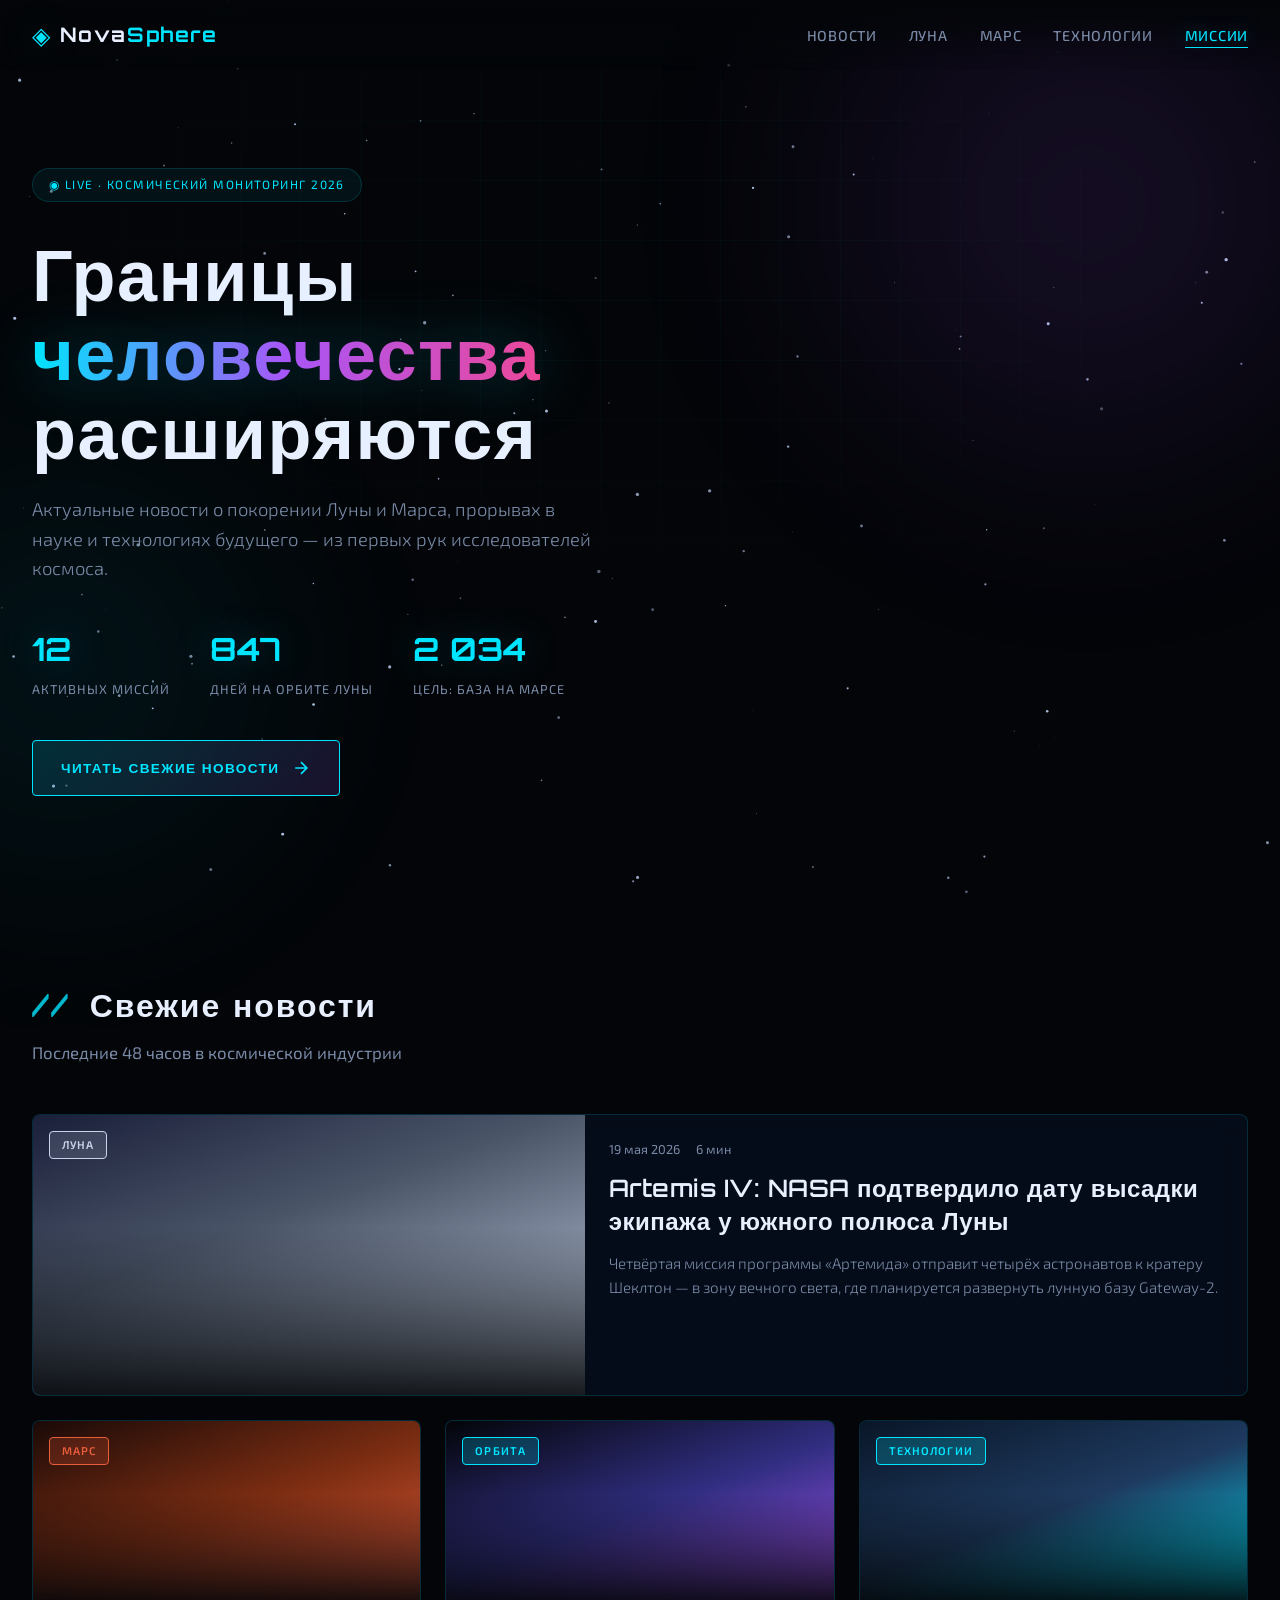
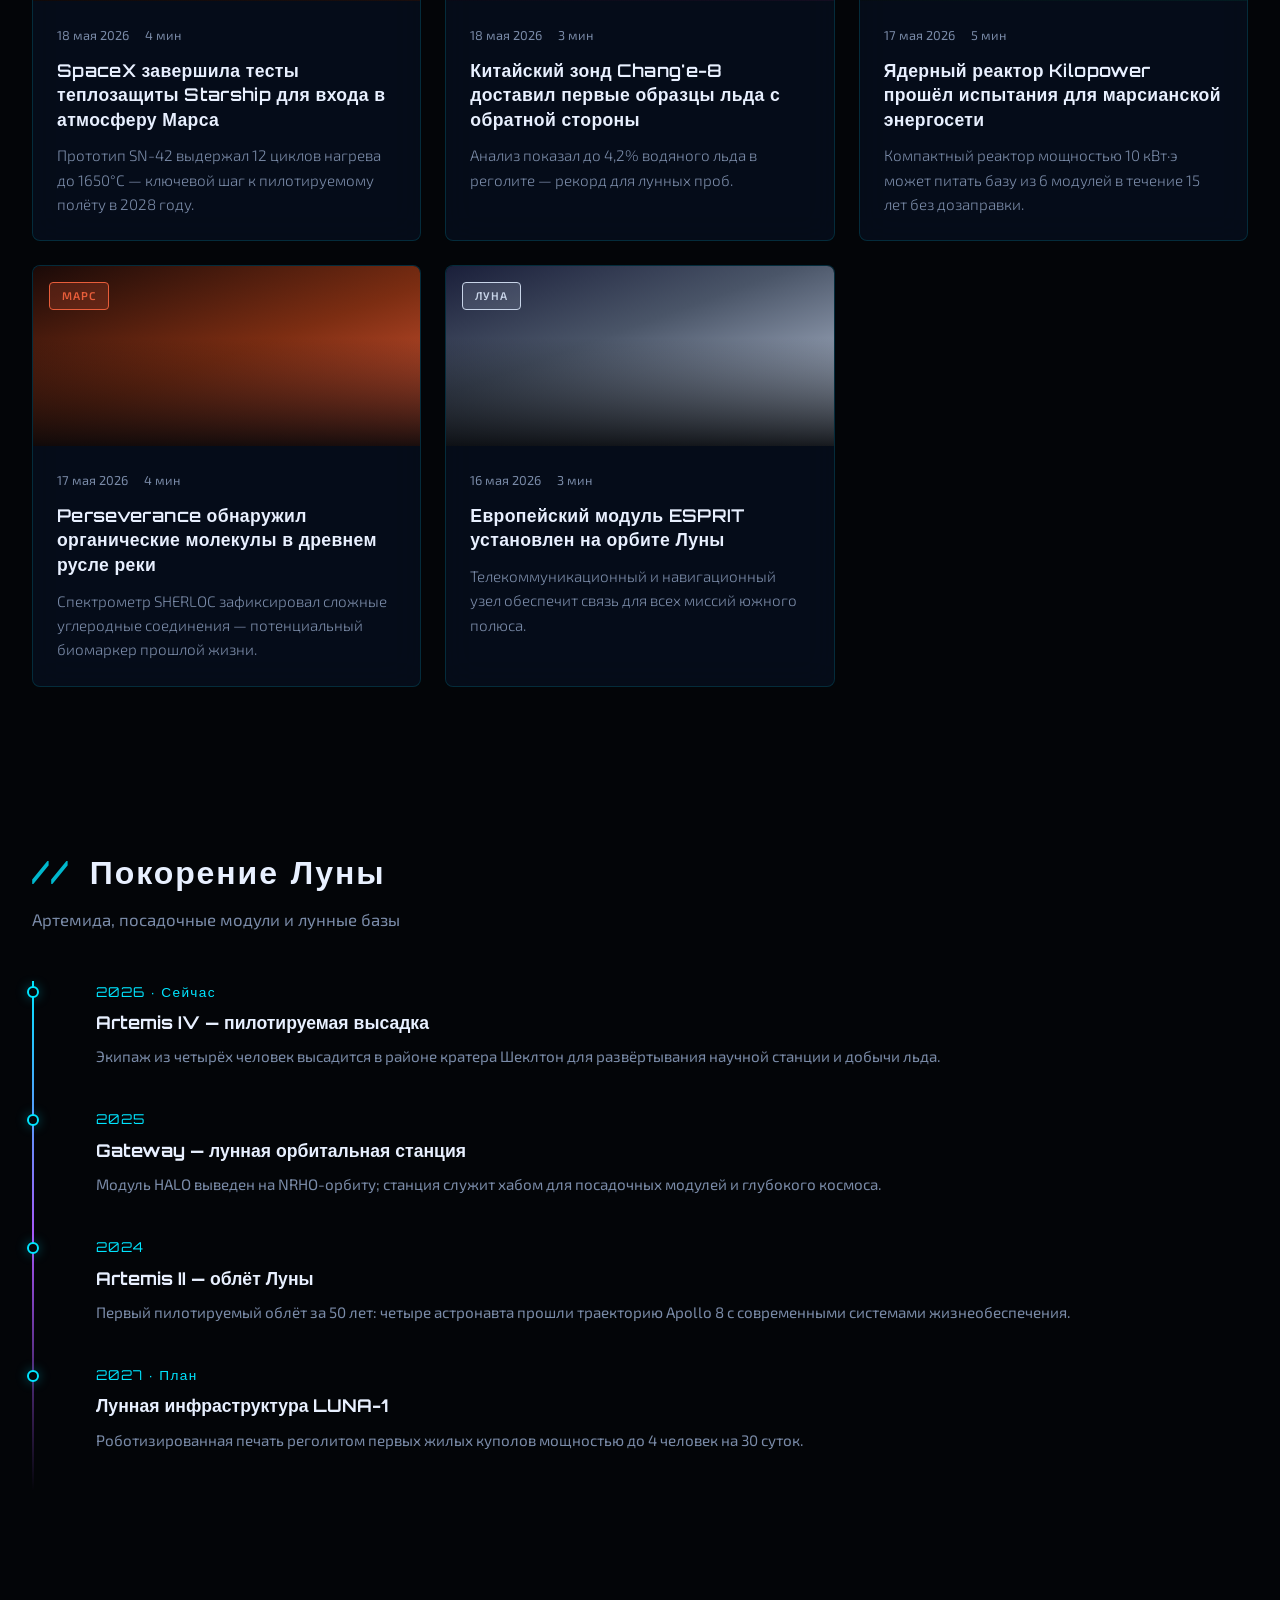
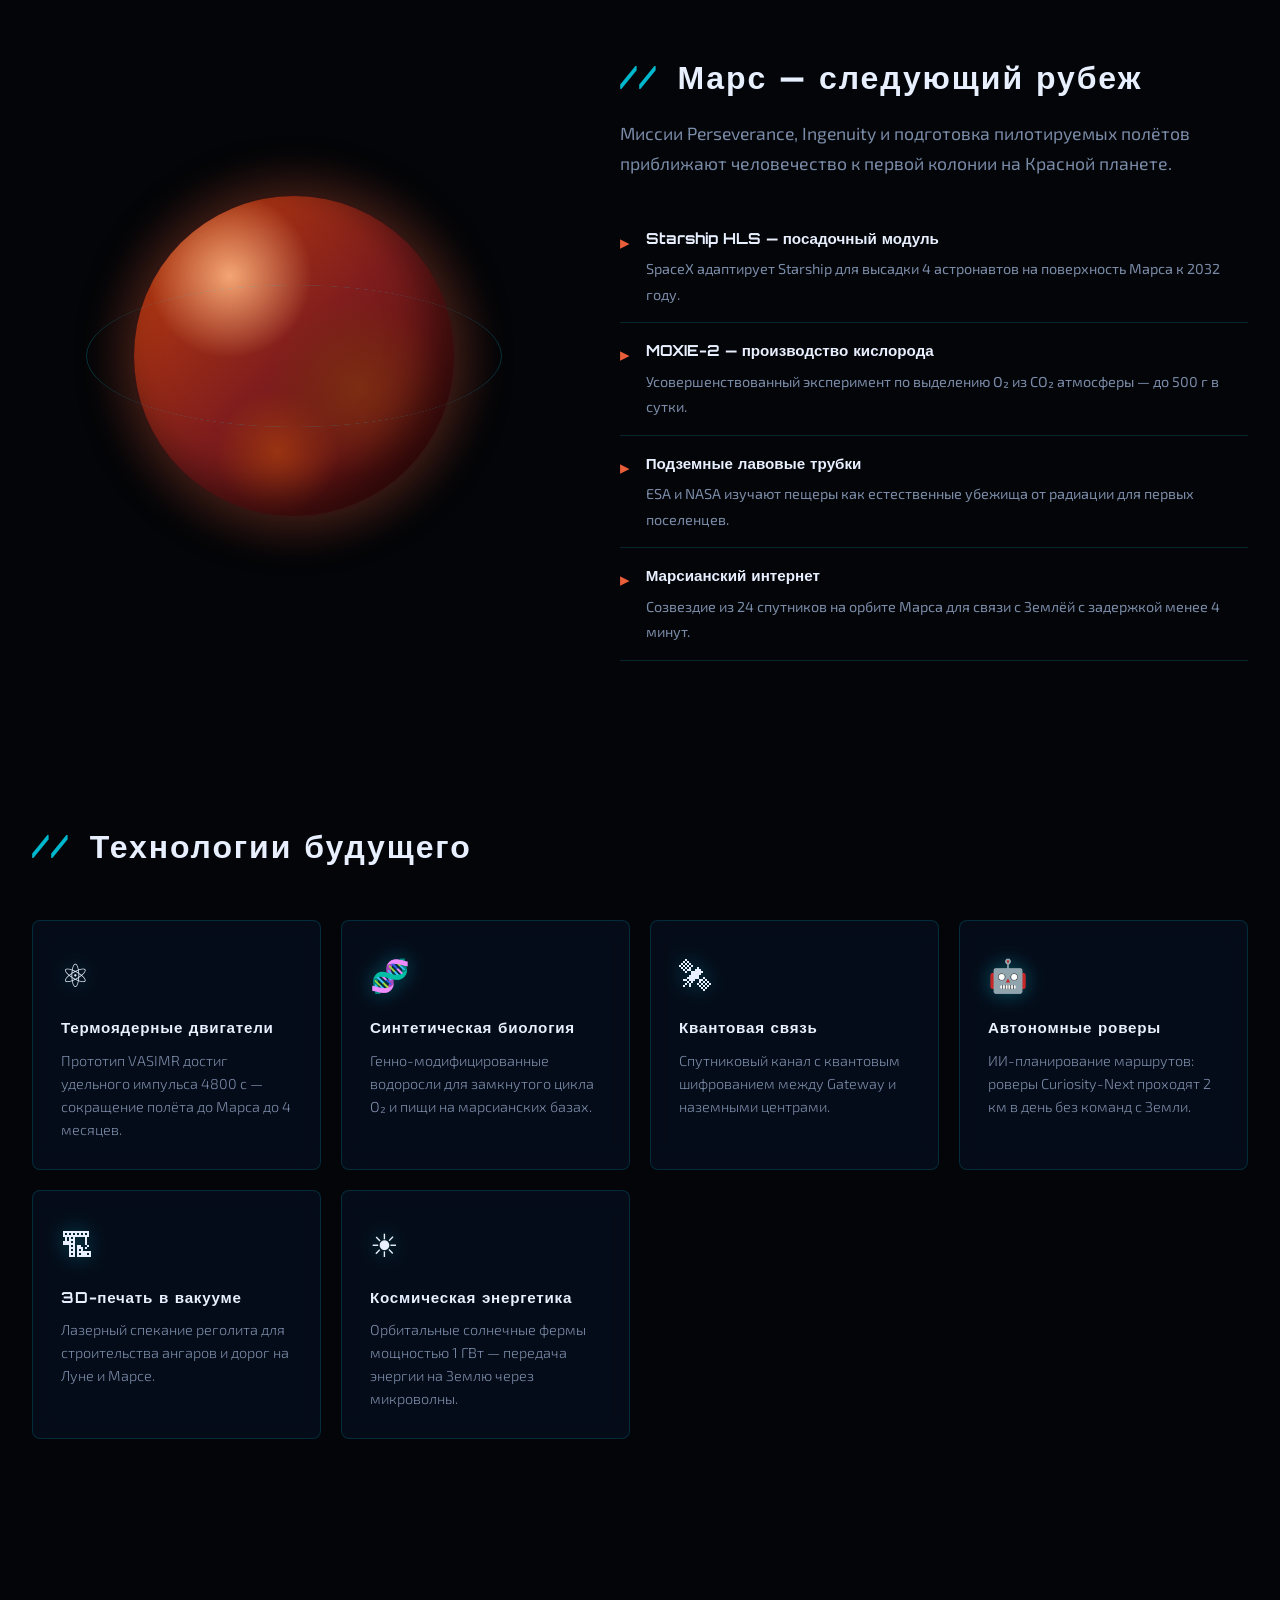
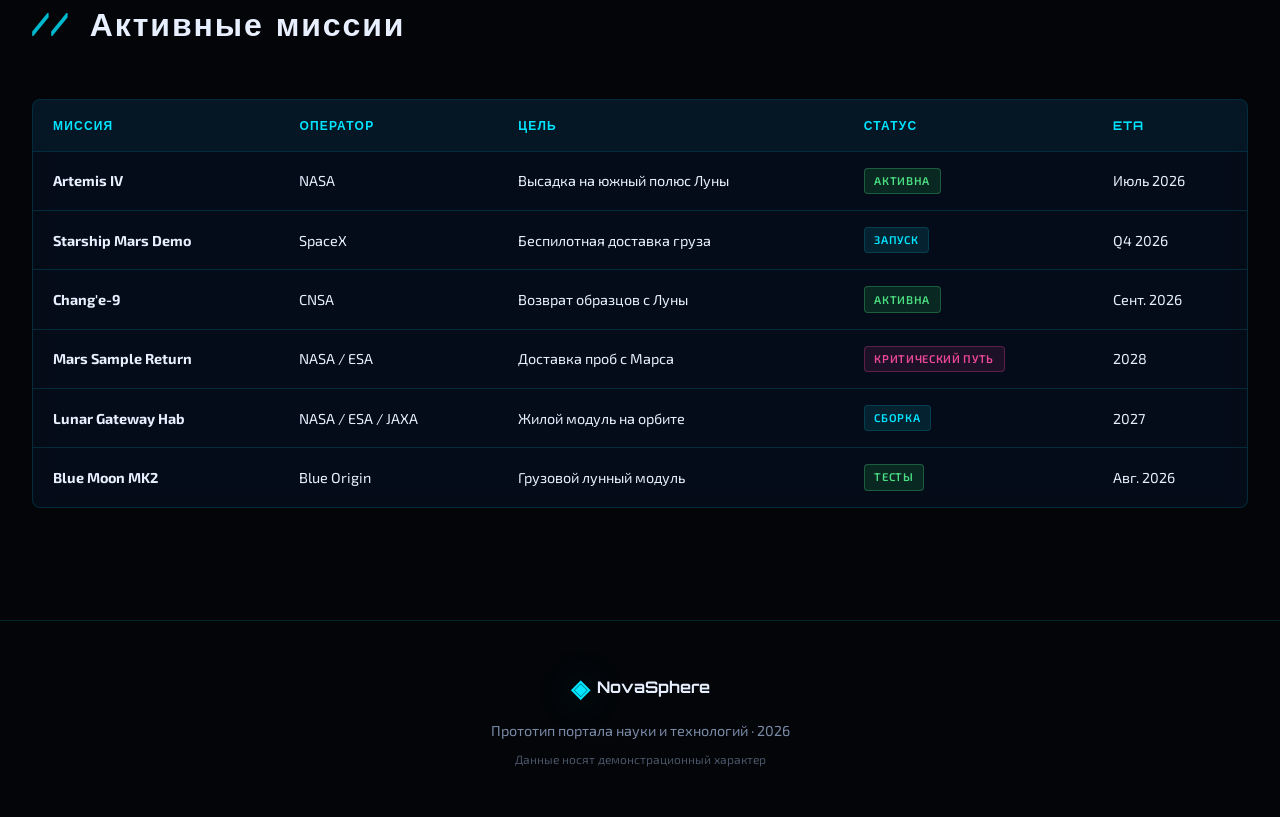
==== index.html @ 8874204f "Add files via upload" ====
<!DOCTYPE html>
<html lang="ru">
<head>
  <meta charset="UTF-8" />
  <meta name="viewport" content="width=device-width, initial-scale=1.0" />
  <title>NovaSphere — Портал науки и космоса</title>
  <link rel="preconnect" href="https://fonts.googleapis.com" />
  <link rel="preconnect" href="https://fonts.gstatic.com" crossorigin />
  <link href="https://fonts.googleapis.com/css2?family=Orbitron:wght@400;600;700;900&family=Exo+2:wght@300;400;500;600&display=swap" rel="stylesheet" />
  <link rel="stylesheet" href="styles.css" />
</head>
<body>
  <canvas id="starfield" aria-hidden="true"></canvas>
  <div class="nebula nebula-1" aria-hidden="true"></div>
  <div class="nebula nebula-2" aria-hidden="true"></div>
  <div class="grid-overlay" aria-hidden="true"></div>

  <header class="header">
    <nav class="nav">
      <a href="#" class="logo">
        <span class="logo-icon">◈</span>
        <span class="logo-text">Nova<span>Sphere</span></span>
      </a>
      <ul class="nav-links">
        <li><a href="#news" class="active">Новости</a></li>
        <li><a href="#moon">Луна</a></li>
        <li><a href="#mars">Марс</a></li>
        <li><a href="#tech">Технологии</a></li>
        <li><a href="#missions">Миссии</a></li>
      </ul>
      <button class="nav-toggle" aria-label="Меню" type="button">
        <span></span><span></span><span></span>
      </button>
    </nav>
  </header>

  <main>
    <section class="hero">
      <div class="hero-badge">◉ LIVE · Космический мониторинг 2026</div>
      <h1 class="hero-title">
        <span class="line">Границы</span>
        <span class="line accent">человечества</span>
        <span class="line">расширяются</span>
      </h1>
      <p class="hero-subtitle">
        Актуальные новости о покорении Луны и Марса, прорывах в науке
        и технологиях будущего — из первых рук исследователей космоса.
      </p>
      <div class="hero-stats">
        <div class="stat">
          <span class="stat-value" data-count="12">0</span>
          <span class="stat-label">активных миссий</span>
        </div>
        <div class="stat">
          <span class="stat-value" data-count="847">0</span>
          <span class="stat-label">дней на орбите Луны</span>
        </div>
        <div class="stat">
          <span class="stat-value" data-count="2034">0</span>
          <span class="stat-label">цель: база на Марсе</span>
        </div>
      </div>
      <a href="#news" class="cta-btn">
        <span>Читать свежие новости</span>
        <svg width="20" height="20" viewBox="0 0 24 24" fill="none" stroke="currentColor" stroke-width="2">
          <path d="M5 12h14M12 5l7 7-7 7"/>
        </svg>
      </a>
    </section>

    <section id="news" class="section news-section">
      <div class="section-header">
        <h2 class="section-title">
          <span class="title-deco">//</span> Свежие новости
        </h2>
        <p class="section-desc">Последние 48 часов в космической индустрии</p>
      </div>
      <div class="news-grid" id="news-grid"></div>
    </section>

    <section id="moon" class="section moon-section">
      <div class="section-header">
        <h2 class="section-title">
          <span class="title-deco">//</span> Покорение Луны
        </h2>
        <p class="section-desc">Артемида, посадочные модули и лунные базы</p>
      </div>
      <div class="timeline" id="moon-timeline"></div>
    </section>

    <section id="mars" class="section mars-section">
      <div class="planet-showcase">
        <div class="planet-visual mars-planet">
          <div class="planet-glow"></div>
          <div class="planet-surface"></div>
          <div class="orbit-ring"></div>
        </div>
        <div class="planet-content">
          <h2 class="section-title">
            <span class="title-deco">//</span> Марс — следующий рубеж
          </h2>
          <p class="mars-lead">
            Миссии Perseverance, Ingenuity и подготовка пилотируемых полётов
            приближают человечество к первой колонии на Красной планете.
          </p>
          <ul class="mars-highlights" id="mars-highlights"></ul>
        </div>
      </div>
    </section>

    <section id="tech" class="section tech-section">
      <div class="section-header">
        <h2 class="section-title">
          <span class="title-deco">//</span> Технологии будущего
        </h2>
      </div>
      <div class="tech-cards" id="tech-cards"></div>
    </section>

    <section id="missions" class="section missions-section">
      <div class="section-header">
        <h2 class="section-title">
          <span class="title-deco">//</span> Активные миссии
        </h2>
      </div>
      <div class="missions-table-wrap">
        <table class="missions-table">
          <thead>
            <tr>
              <th>Миссия</th>
              <th>Оператор</th>
              <th>Цель</th>
              <th>Статус</th>
              <th>ETA</th>
            </tr>
          </thead>
          <tbody id="missions-body"></tbody>
        </table>
      </div>
    </section>
  </main>

  <footer class="footer">
    <div class="footer-inner">
      <div class="footer-brand">
        <span class="logo-icon">◈</span>
        <span>NovaSphere</span>
      </div>
      <p class="footer-tagline">Прототип портала науки и технологий · 2026</p>
      <p class="footer-note">Данные носят демонстрационный характер</p>
    </div>
  </footer>

  <script src="app.js"></script>
</body>
</html>
---- styles.css ----
:root {
  --bg-deep: #030508;
  --bg-card: rgba(8, 16, 32, 0.72);
  --cyan: #00e5ff;
  --cyan-dim: rgba(0, 229, 255, 0.35);
  --violet: #a855f7;
  --magenta: #ec4899;
  --mars: #e85d3a;
  --moon: #c8d4e8;
  --text: #e8f0ff;
  --text-muted: #7a8ba8;
  --border: rgba(0, 229, 255, 0.15);
  --glow: 0 0 40px rgba(0, 229, 255, 0.25);
  --font-display: "Orbitron", sans-serif;
  --font-body: "Exo 2", sans-serif;
}

*,
*::before,
*::after {
  box-sizing: border-box;
  margin: 0;
  padding: 0;
}

html {
  scroll-behavior: smooth;
}

body {
  font-family: var(--font-body);
  background: var(--bg-deep);
  color: var(--text);
  line-height: 1.6;
  overflow-x: hidden;
  min-height: 100vh;
}

#starfield {
  position: fixed;
  inset: 0;
  z-index: 0;
  pointer-events: none;
}

.nebula {
  position: fixed;
  border-radius: 50%;
  filter: blur(100px);
  pointer-events: none;
  z-index: 0;
  opacity: 0.45;
}

.nebula-1 {
  width: 60vw;
  height: 60vw;
  top: -20%;
  right: -15%;
  background: radial-gradient(circle, rgba(168, 85, 247, 0.35) 0%, transparent 70%);
  animation: drift 25s ease-in-out infinite alternate;
}

.nebula-2 {
  width: 50vw;
  height: 50vw;
  bottom: -10%;
  left: -20%;
  background: radial-gradient(circle, rgba(0, 229, 255, 0.2) 0%, transparent 70%);
  animation: drift 30s ease-in-out infinite alternate-reverse;
}

.grid-overlay {
  position: fixed;
  inset: 0;
  z-index: 0;
  background-image:
    linear-gradient(rgba(0, 229, 255, 0.03) 1px, transparent 1px),
    linear-gradient(90deg, rgba(0, 229, 255, 0.03) 1px, transparent 1px);
  background-size: 60px 60px;
  mask-image: radial-gradient(ellipse 80% 60% at 50% 30%, black 20%, transparent 70%);
  pointer-events: none;
}

@keyframes drift {
  to { transform: translate(5%, 8%) scale(1.05); }
}

/* Header */
.header {
  position: fixed;
  top: 0;
  left: 0;
  right: 0;
  z-index: 100;
  padding: 1rem 2rem;
  background: linear-gradient(180deg, rgba(3, 5, 8, 0.95) 0%, transparent 100%);
  backdrop-filter: blur(12px);
}

.nav {
  max-width: 1280px;
  margin: 0 auto;
  display: flex;
  align-items: center;
  justify-content: space-between;
  gap: 2rem;
}

.logo {
  display: flex;
  align-items: center;
  gap: 0.6rem;
  text-decoration: none;
  color: var(--text);
}

.logo-icon {
  font-size: 1.5rem;
  color: var(--cyan);
  text-shadow: var(--glow);
}

.logo-text {
  font-family: var(--font-display);
  font-weight: 700;
  font-size: 1.25rem;
  letter-spacing: 0.08em;
}

.logo-text span {
  color: var(--cyan);
}

.nav-links {
  display: flex;
  list-style: none;
  gap: 2rem;
}

.nav-links a {
  color: var(--text-muted);
  text-decoration: none;
  font-size: 0.9rem;
  font-weight: 500;
  letter-spacing: 0.05em;
  text-transform: uppercase;
  transition: color 0.2s, text-shadow 0.2s;
  position: relative;
}

.nav-links a::after {
  content: "";
  position: absolute;
  bottom: -4px;
  left: 0;
  width: 0;
  height: 1px;
  background: var(--cyan);
  transition: width 0.3s;
}

.nav-links a:hover,
.nav-links a.active {
  color: var(--cyan);
  text-shadow: 0 0 20px var(--cyan-dim);
}

.nav-links a:hover::after,
.nav-links a.active::after {
  width: 100%;
}

.nav-toggle {
  display: none;
  flex-direction: column;
  gap: 5px;
  background: none;
  border: 1px solid var(--border);
  padding: 8px;
  cursor: pointer;
  border-radius: 4px;
}

.nav-toggle span {
  display: block;
  width: 22px;
  height: 2px;
  background: var(--cyan);
}

/* Main layout */
main {
  position: relative;
  z-index: 1;
}

.section {
  max-width: 1280px;
  margin: 0 auto;
  padding: 5rem 2rem;
}

.section-header {
  margin-bottom: 3rem;
}

.section-title {
  font-family: var(--font-display);
  font-size: clamp(1.5rem, 3vw, 2rem);
  font-weight: 700;
  letter-spacing: 0.06em;
  margin-bottom: 0.5rem;
}

.title-deco {
  color: var(--cyan);
  margin-right: 0.5rem;
  opacity: 0.8;
}

.section-desc {
  color: var(--text-muted);
  font-size: 1.05rem;
}

/* Hero */
.hero {
  min-height: 100vh;
  display: flex;
  flex-direction: column;
  justify-content: center;
  align-items: flex-start;
  padding: 8rem 2rem 4rem;
  max-width: 1280px;
  margin: 0 auto;
  position: relative;
}

.hero-badge {
  display: inline-flex;
  align-items: center;
  gap: 0.5rem;
  padding: 0.4rem 1rem;
  border: 1px solid var(--border);
  border-radius: 999px;
  font-size: 0.75rem;
  letter-spacing: 0.12em;
  text-transform: uppercase;
  color: var(--cyan);
  background: rgba(0, 229, 255, 0.06);
  margin-bottom: 2rem;
  animation: pulse-badge 3s ease-in-out infinite;
}

@keyframes pulse-badge {
  0%, 100% { box-shadow: 0 0 0 0 rgba(0, 229, 255, 0.2); }
  50% { box-shadow: 0 0 20px 2px rgba(0, 229, 255, 0.15); }
}

.hero-title {
  font-family: var(--font-display);
  font-size: clamp(2.5rem, 7vw, 4.5rem);
  font-weight: 900;
  line-height: 1.1;
  letter-spacing: 0.02em;
  margin-bottom: 1.5rem;
}

.hero-title .line {
  display: block;
}

.hero-title .accent {
  background: linear-gradient(90deg, var(--cyan), var(--violet), var(--magenta));
  -webkit-background-clip: text;
  background-clip: text;
  -webkit-text-fill-color: transparent;
  filter: drop-shadow(0 0 30px rgba(0, 229, 255, 0.3));
}

.hero-subtitle {
  max-width: 560px;
  font-size: 1.15rem;
  color: var(--text-muted);
  margin-bottom: 2.5rem;
  font-weight: 300;
}

.hero-stats {
  display: flex;
  flex-wrap: wrap;
  gap: 2.5rem;
  margin-bottom: 2.5rem;
}

.stat-value {
  display: block;
  font-family: var(--font-display);
  font-size: 2rem;
  font-weight: 700;
  color: var(--cyan);
  text-shadow: var(--glow);
}

.stat-label {
  font-size: 0.8rem;
  color: var(--text-muted);
  text-transform: uppercase;
  letter-spacing: 0.08em;
}

.cta-btn {
  display: inline-flex;
  align-items: center;
  gap: 0.75rem;
  padding: 1rem 1.75rem;
  background: linear-gradient(135deg, rgba(0, 229, 255, 0.15), rgba(168, 85, 247, 0.15));
  border: 1px solid var(--cyan);
  color: var(--cyan);
  text-decoration: none;
  font-family: var(--font-display);
  font-size: 0.85rem;
  font-weight: 600;
  letter-spacing: 0.1em;
  text-transform: uppercase;
  border-radius: 4px;
  transition: transform 0.2s, box-shadow 0.2s, background 0.2s;
}

.cta-btn:hover {
  transform: translateY(-2px);
  box-shadow: var(--glow);
  background: linear-gradient(135deg, rgba(0, 229, 255, 0.25), rgba(168, 85, 247, 0.25));
}

/* News grid */
.news-grid {
  display: grid;
  grid-template-columns: repeat(auto-fill, minmax(320px, 1fr));
  gap: 1.5rem;
}

.news-card {
  background: var(--bg-card);
  border: 1px solid var(--border);
  border-radius: 8px;
  overflow: hidden;
  backdrop-filter: blur(16px);
  transition: transform 0.3s, border-color 0.3s, box-shadow 0.3s;
  cursor: default;
}

.news-card:hover {
  transform: translateY(-4px);
  border-color: rgba(0, 229, 255, 0.4);
  box-shadow: 0 12px 40px rgba(0, 0, 0, 0.4), var(--glow);
}

.news-card.featured {
  grid-column: 1 / -1;
  display: grid;
  grid-template-columns: 1fr 1.2fr;
}

@media (max-width: 768px) {
  .news-card.featured {
    grid-template-columns: 1fr;
  }
}

.news-image {
  height: 180px;
  position: relative;
  overflow: hidden;
}

.news-card.featured .news-image {
  min-height: 280px;
}

.news-image::before {
  content: "";
  position: absolute;
  inset: 0;
  background: linear-gradient(180deg, transparent 40%, rgba(3, 5, 8, 0.9) 100%);
  z-index: 1;
}

.news-image.moon {
  background: linear-gradient(160deg, #1a1f3a 0%, #4a5568 40%, #c8d4e8 100%);
}

.news-image.mars {
  background: linear-gradient(160deg, #1a0a08 0%, #7c2d12 50%, #e85d3a 100%);
}

.news-image.tech {
  background: linear-gradient(160deg, #0a1628 0%, #1e3a5f 50%, #00e5ff 100%);
}

.news-image.orbit {
  background: linear-gradient(160deg, #030508 0%, #312e81 50%, #a855f7 100%);
}

.news-tag {
  position: absolute;
  top: 1rem;
  left: 1rem;
  z-index: 2;
  padding: 0.25rem 0.75rem;
  font-size: 0.7rem;
  font-weight: 600;
  letter-spacing: 0.1em;
  text-transform: uppercase;
  border-radius: 4px;
  background: rgba(0, 229, 255, 0.2);
  border: 1px solid var(--cyan);
  color: var(--cyan);
}

.news-tag.mars { background: rgba(232, 93, 58, 0.2); border-color: var(--mars); color: var(--mars); }
.news-tag.moon { background: rgba(200, 212, 232, 0.15); border-color: var(--moon); color: var(--moon); }

.news-body {
  padding: 1.5rem;
}

.news-meta {
  display: flex;
  gap: 1rem;
  font-size: 0.8rem;
  color: var(--text-muted);
  margin-bottom: 0.75rem;
}

.news-title {
  font-family: var(--font-display);
  font-size: 1.1rem;
  font-weight: 600;
  line-height: 1.4;
  margin-bottom: 0.75rem;
  letter-spacing: 0.02em;
}

.news-card.featured .news-title {
  font-size: 1.5rem;
}

.news-excerpt {
  font-size: 0.95rem;
  color: var(--text-muted);
  font-weight: 300;
}

/* Timeline */
.timeline {
  position: relative;
  padding-left: 2rem;
}

.timeline::before {
  content: "";
  position: absolute;
  left: 0;
  top: 0;
  bottom: 0;
  width: 2px;
  background: linear-gradient(180deg, var(--cyan), var(--violet), transparent);
}

.timeline-item {
  position: relative;
  padding: 0 0 2.5rem 2rem;
}

.timeline-item::before {
  content: "";
  position: absolute;
  left: -2rem;
  top: 0.35rem;
  width: 12px;
  height: 12px;
  margin-left: -5px;
  border-radius: 50%;
  background: var(--bg-deep);
  border: 2px solid var(--cyan);
  box-shadow: 0 0 12px var(--cyan-dim);
}

.timeline-year {
  font-family: var(--font-display);
  font-size: 0.85rem;
  color: var(--cyan);
  letter-spacing: 0.1em;
  margin-bottom: 0.35rem;
}

.timeline-title {
  font-family: var(--font-display);
  font-size: 1.1rem;
  margin-bottom: 0.5rem;
}

.timeline-text {
  color: var(--text-muted);
  font-size: 0.95rem;
}

/* Mars section */
.planet-showcase {
  display: grid;
  grid-template-columns: 1fr 1.2fr;
  gap: 4rem;
  align-items: center;
}

@media (max-width: 900px) {
  .planet-showcase {
    grid-template-columns: 1fr;
  }
}

.planet-visual {
  position: relative;
  width: min(320px, 80vw);
  aspect-ratio: 1;
  margin: 0 auto;
}

.planet-glow {
  position: absolute;
  inset: -20%;
  border-radius: 50%;
  background: radial-gradient(circle, rgba(232, 93, 58, 0.4) 0%, transparent 65%);
  animation: planet-pulse 4s ease-in-out infinite;
}

@keyframes planet-pulse {
  0%, 100% { opacity: 0.6; transform: scale(1); }
  50% { opacity: 1; transform: scale(1.05); }
}

.planet-surface {
  position: absolute;
  inset: 0;
  border-radius: 50%;
  background:
    radial-gradient(circle at 30% 25%, #f4a574 0%, transparent 25%),
    radial-gradient(circle at 70% 60%, #7c2d12 0%, transparent 30%),
    radial-gradient(circle at 45% 80%, #9a3412 0%, transparent 20%),
    linear-gradient(135deg, #c2410c 0%, #7f1d1d 50%, #450a0a 100%);
  box-shadow:
    inset -20px -20px 40px rgba(0, 0, 0, 0.5),
    0 0 60px rgba(232, 93, 58, 0.3);
}

.orbit-ring {
  position: absolute;
  inset: -15%;
  border: 1px solid rgba(0, 229, 255, 0.2);
  border-radius: 50%;
  transform: rotateX(70deg);
  animation: ring-spin 20s linear infinite;
}

@keyframes ring-spin {
  to { transform: rotateX(70deg) rotateZ(360deg); }
}

.mars-lead {
  color: var(--text-muted);
  font-size: 1.1rem;
  margin: 1rem 0 2rem;
  line-height: 1.7;
}

.mars-highlights {
  list-style: none;
}

.mars-highlights li {
  display: flex;
  gap: 1rem;
  padding: 1rem 0;
  border-bottom: 1px solid var(--border);
  align-items: flex-start;
}

.mars-highlights li::before {
  content: "▸";
  color: var(--mars);
  font-size: 1.2rem;
  flex-shrink: 0;
}

.mars-highlights strong {
  display: block;
  font-family: var(--font-display);
  font-size: 0.95rem;
  margin-bottom: 0.25rem;
  color: var(--text);
}

.mars-highlights span {
  font-size: 0.9rem;
  color: var(--text-muted);
}

/* Tech cards */
.tech-cards {
  display: grid;
  grid-template-columns: repeat(auto-fill, minmax(260px, 1fr));
  gap: 1.25rem;
}

.tech-card {
  padding: 1.75rem;
  background: var(--bg-card);
  border: 1px solid var(--border);
  border-radius: 8px;
  backdrop-filter: blur(12px);
  transition: border-color 0.3s, transform 0.3s;
}

.tech-card:hover {
  border-color: rgba(168, 85, 247, 0.5);
  transform: translateY(-3px);
}

.tech-icon {
  font-size: 2rem;
  margin-bottom: 1rem;
  filter: drop-shadow(0 0 10px var(--cyan-dim));
}

.tech-card h3 {
  font-family: var(--font-display);
  font-size: 0.95rem;
  letter-spacing: 0.05em;
  margin-bottom: 0.5rem;
}

.tech-card p {
  font-size: 0.9rem;
  color: var(--text-muted);
  font-weight: 300;
}

/* Missions table */
.missions-table-wrap {
  overflow-x: auto;
  border: 1px solid var(--border);
  border-radius: 8px;
  background: var(--bg-card);
  backdrop-filter: blur(12px);
}

.missions-table {
  width: 100%;
  border-collapse: collapse;
  font-size: 0.9rem;
}

.missions-table th,
.missions-table td {
  padding: 1rem 1.25rem;
  text-align: left;
  border-bottom: 1px solid var(--border);
}

.missions-table th {
  font-family: var(--font-display);
  font-size: 0.75rem;
  letter-spacing: 0.1em;
  text-transform: uppercase;
  color: var(--cyan);
  background: rgba(0, 229, 255, 0.05);
}

.missions-table tr:last-child td {
  border-bottom: none;
}

.missions-table tr:hover td {
  background: rgba(0, 229, 255, 0.03);
}

.status-badge {
  display: inline-block;
  padding: 0.2rem 0.6rem;
  font-size: 0.7rem;
  font-weight: 600;
  letter-spacing: 0.06em;
  text-transform: uppercase;
  border-radius: 4px;
}

.status-badge.active {
  background: rgba(34, 197, 94, 0.15);
  color: #4ade80;
  border: 1px solid rgba(74, 222, 128, 0.3);
}

.status-badge.planned {
  background: rgba(0, 229, 255, 0.1);
  color: var(--cyan);
  border: 1px solid var(--border);
}

.status-badge.critical {
  background: rgba(236, 72, 153, 0.1);
  color: var(--magenta);
  border: 1px solid rgba(236, 72, 153, 0.3);
}

/* Footer */
.footer {
  position: relative;
  z-index: 1;
  border-top: 1px solid var(--border);
  padding: 3rem 2rem;
  margin-top: 2rem;
}

.footer-inner {
  max-width: 1280px;
  margin: 0 auto;
  text-align: center;
}

.footer-brand {
  display: flex;
  align-items: center;
  justify-content: center;
  gap: 0.5rem;
  font-family: var(--font-display);
  font-weight: 700;
  margin-bottom: 0.75rem;
}

.footer-brand .logo-icon {
  color: var(--cyan);
}

.footer-tagline {
  color: var(--text-muted);
  font-size: 0.9rem;
}

.footer-note {
  margin-top: 0.5rem;
  font-size: 0.75rem;
  color: var(--text-muted);
  opacity: 0.6;
}

/* Reveal animation */
.reveal {
  opacity: 0;
  transform: translateY(24px);
  transition: opacity 0.6s ease, transform 0.6s ease;
}

.reveal.visible {
  opacity: 1;
  transform: translateY(0);
}

/* Mobile */
@media (max-width: 768px) {
  .nav-links {
    display: none;
    position: absolute;
    top: 100%;
    left: 0;
    right: 0;
    flex-direction: column;
    padding: 1.5rem 2rem;
    background: rgba(3, 5, 8, 0.98);
    border-bottom: 1px solid var(--border);
    gap: 1rem;
  }

  .nav-links.open {
    display: flex;
  }

  .nav-toggle {
    display: flex;
  }

  .hero-stats {
    gap: 1.5rem;
  }

  .missions-table th:nth-child(3),
  .missions-table td:nth-child(3) {
    display: none;
  }
}
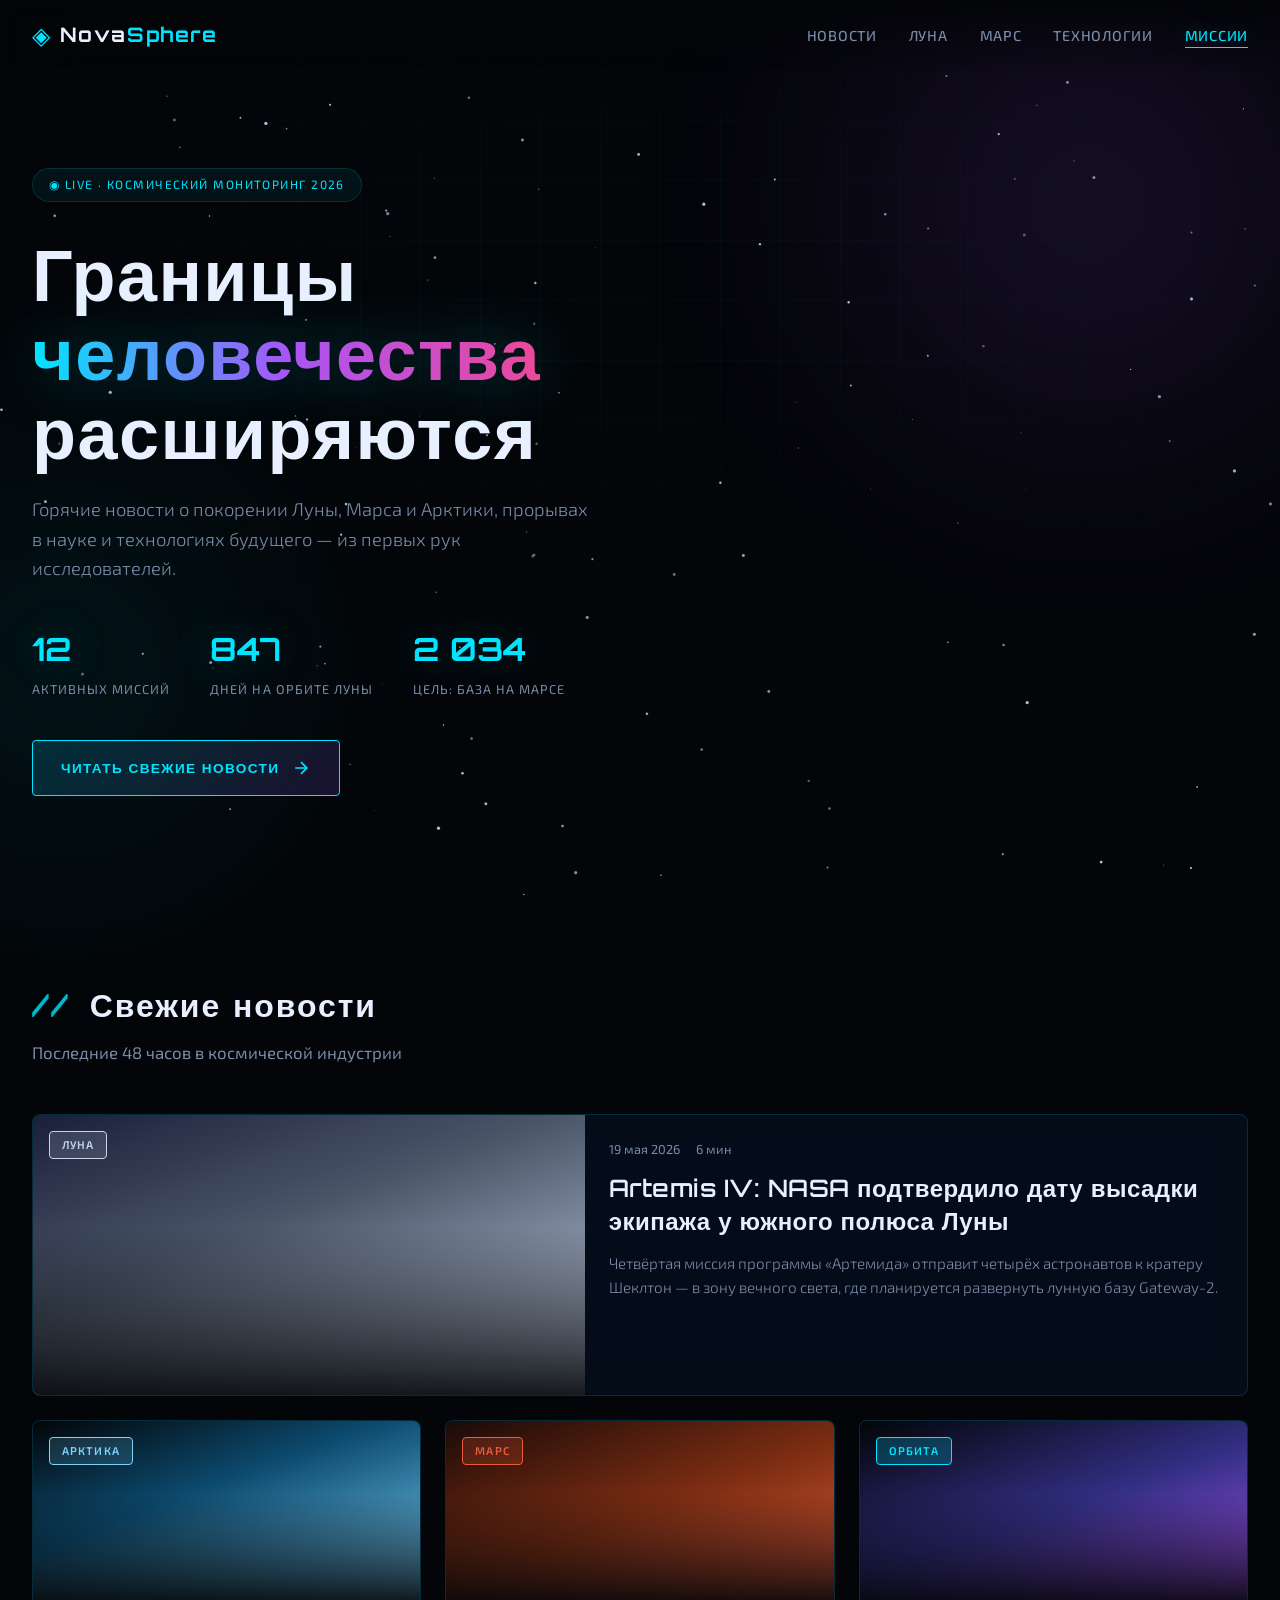
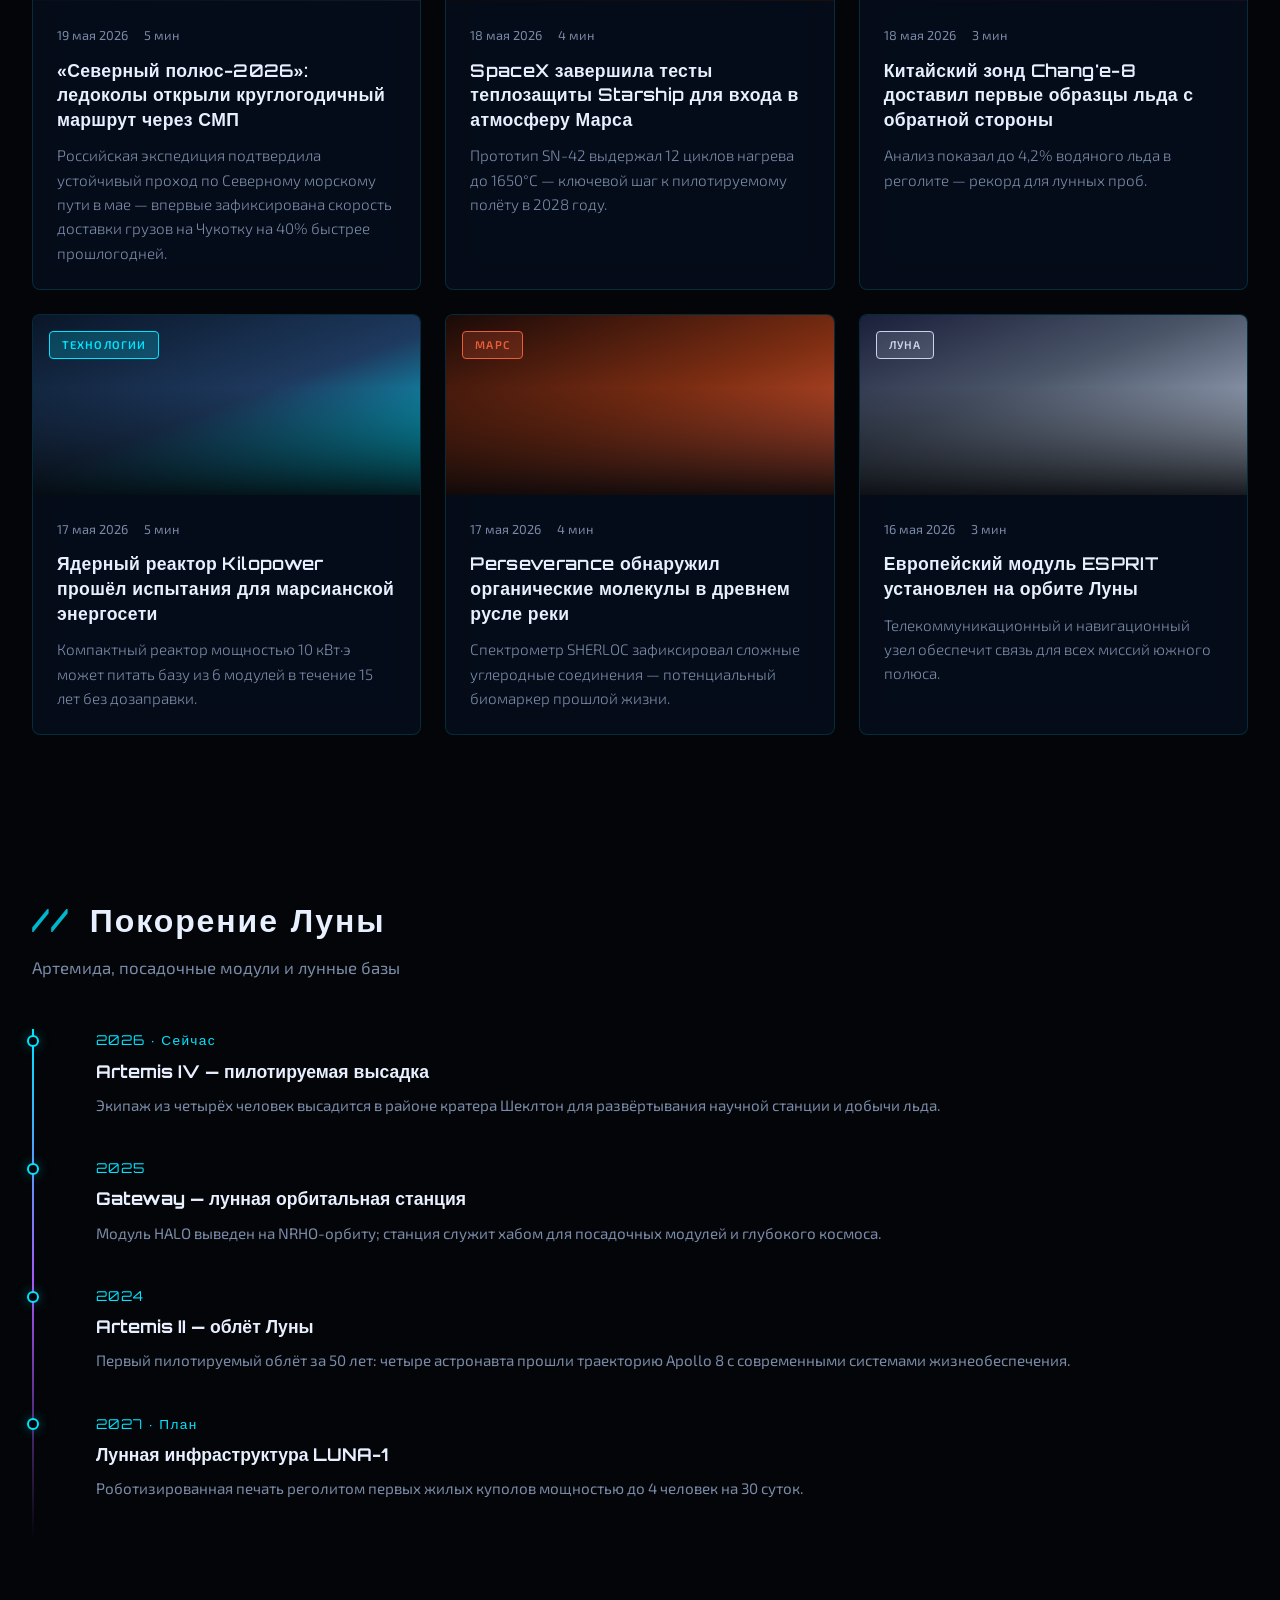
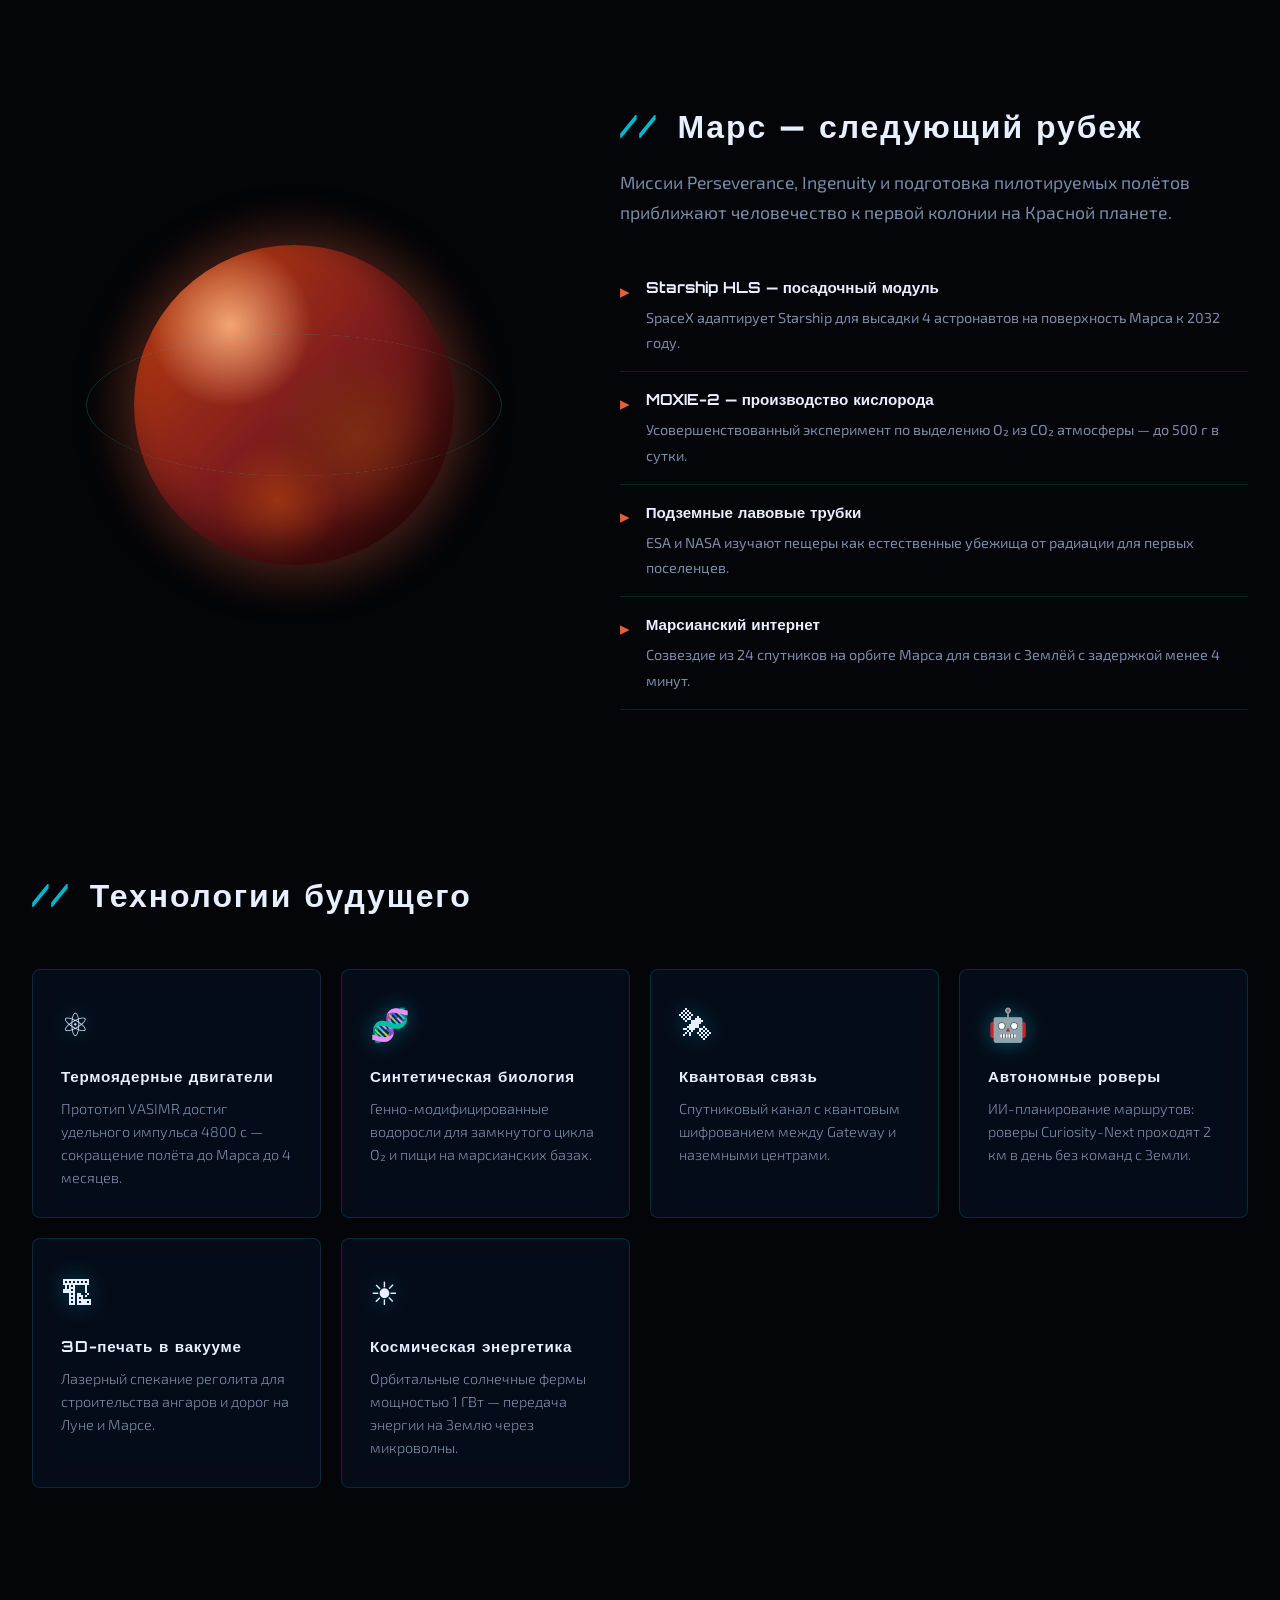
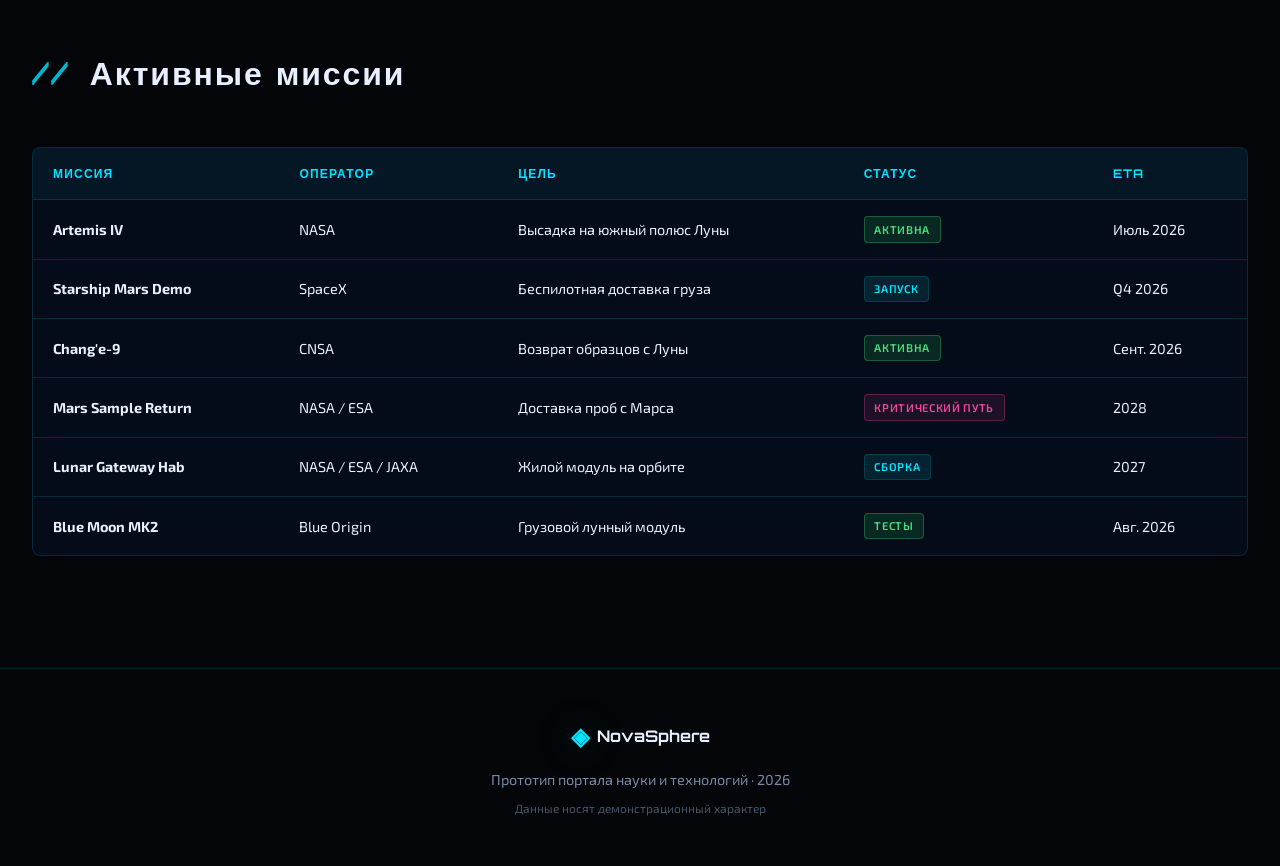
==== commit 00804ad3: "Add files via upload" ====
--- a/index.html
+++ b/index.html
@@ -43,8 +43,8 @@
         <span class="line">расширяются</span>
       </h1>
       <p class="hero-subtitle">
-        Актуальные новости о покорении Луны и Марса, прорывах в науке
-        и технологиях будущего — из первых рук исследователей космоса.
+        Горячие новости о покорении Луны, Марса и Арктики, прорывах в науке
+        и технологиях будущего — из первых рук исследователей.
       </p>
       <div class="hero-stats">
         <div class="stat">
--- a/styles.css
+++ b/styles.css
@@ -403,6 +403,16 @@
   background: linear-gradient(160deg, #030508 0%, #312e81 50%, #a855f7 100%);
 }
 
+.news-image.arctic {
+  background: linear-gradient(160deg, #030508 0%, #0c4a6e 40%, #7dd3fc 100%);
+}
+
+.news-tag.arctic {
+  background: rgba(125, 211, 252, 0.15);
+  border-color: #7dd3fc;
+  color: #7dd3fc;
+}
+
 .news-tag {
   position: absolute;
   top: 1rem;
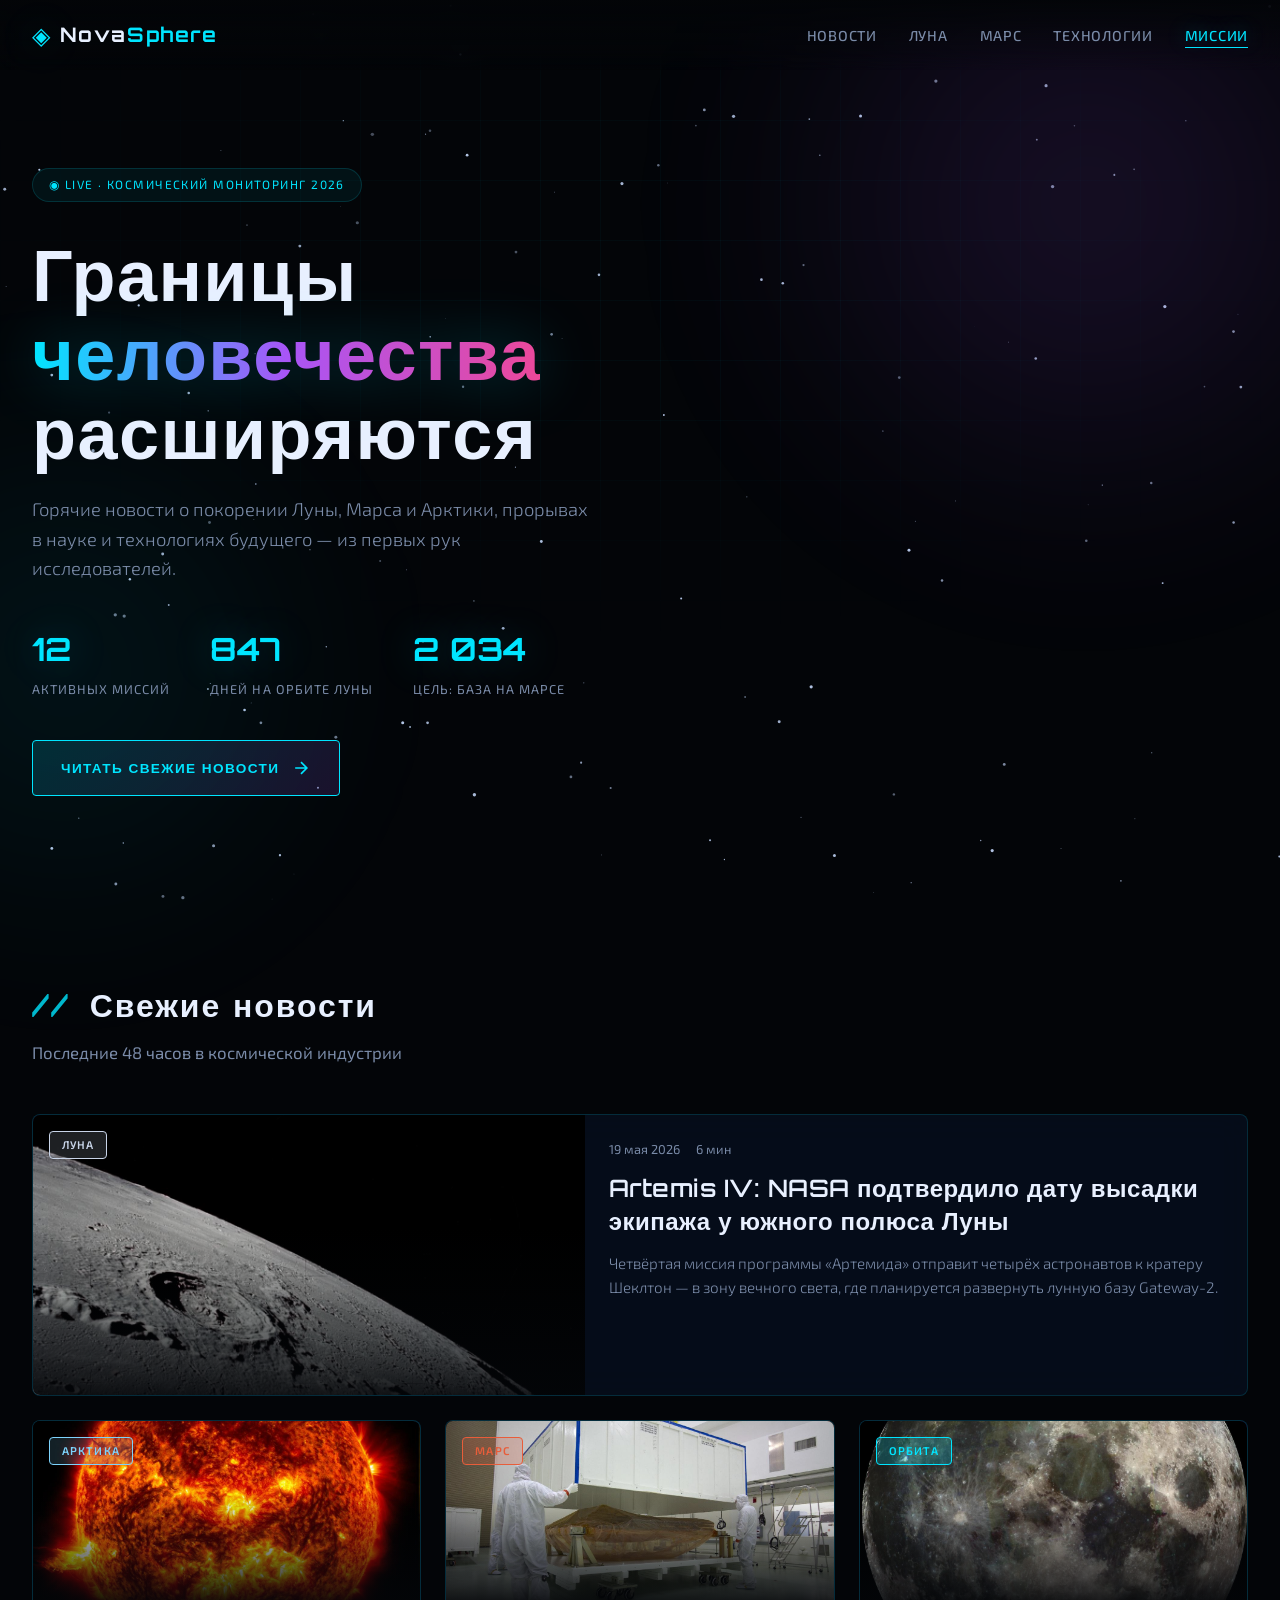
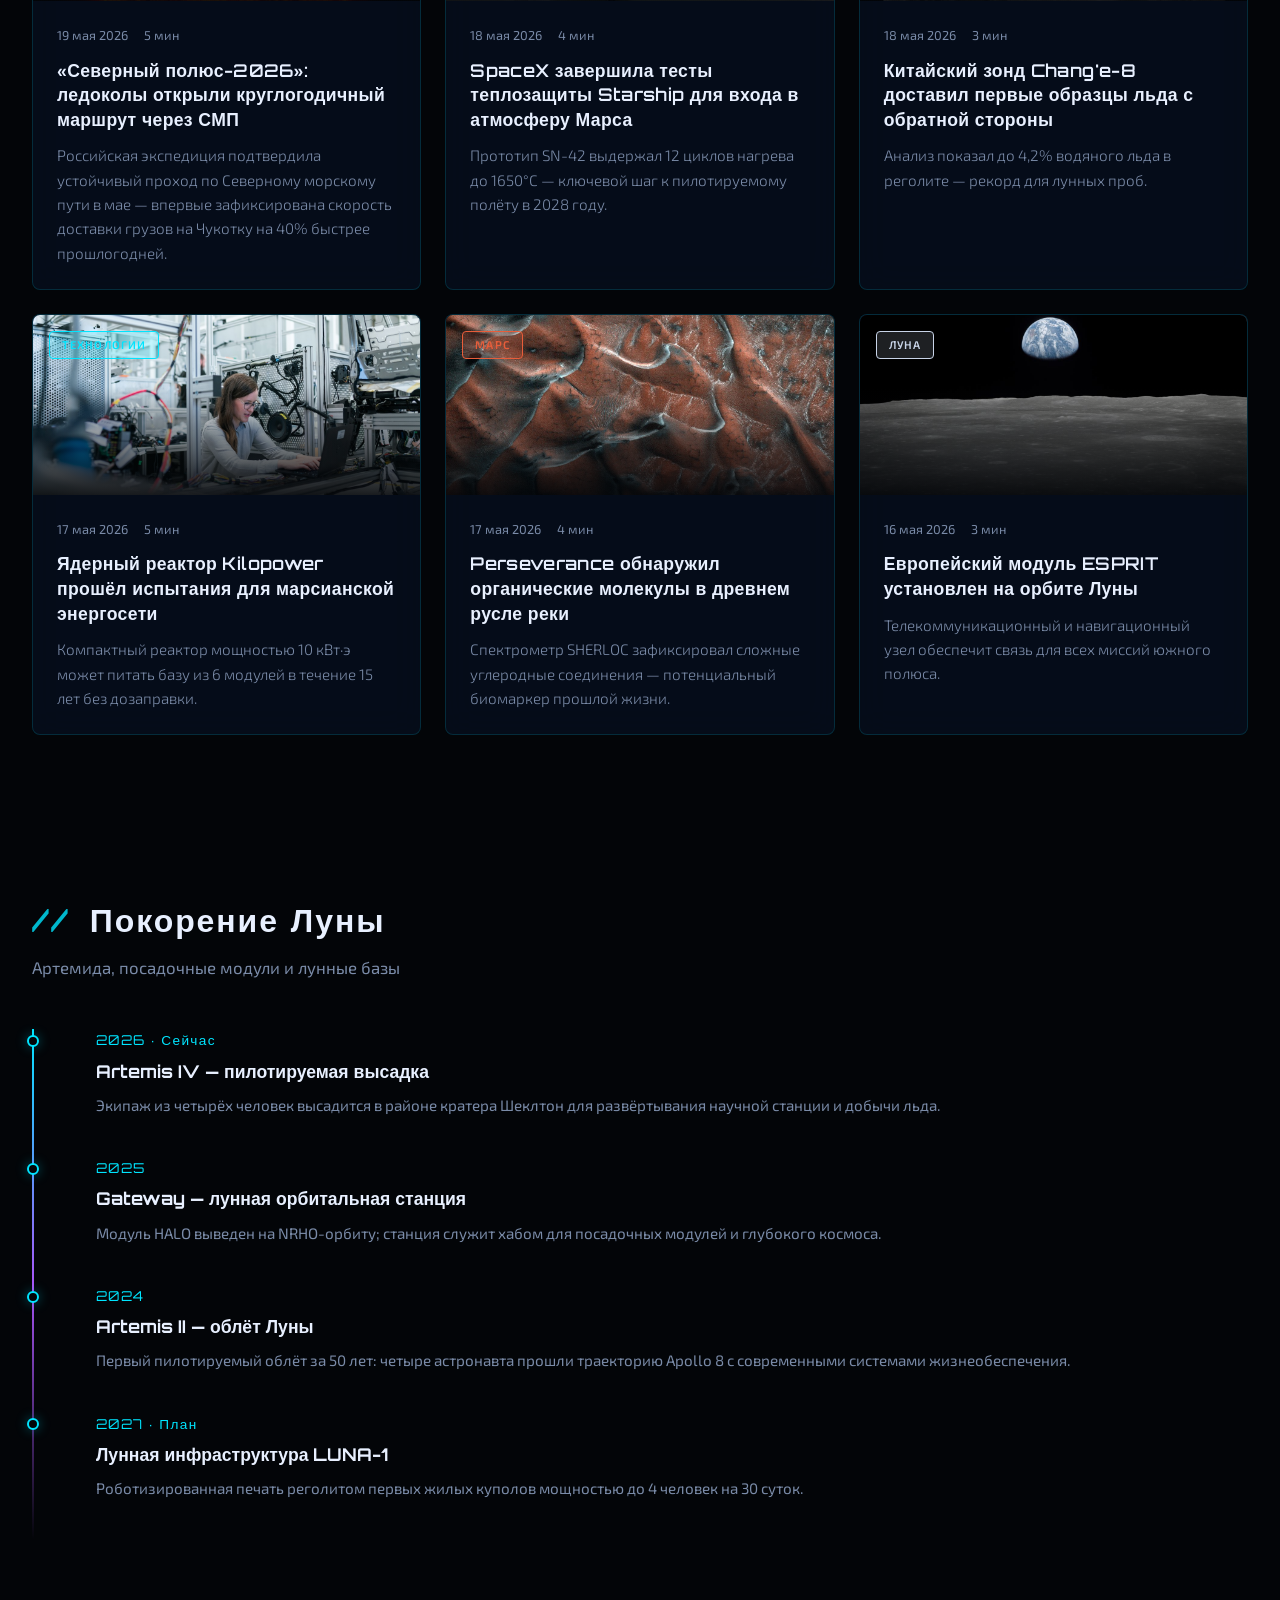
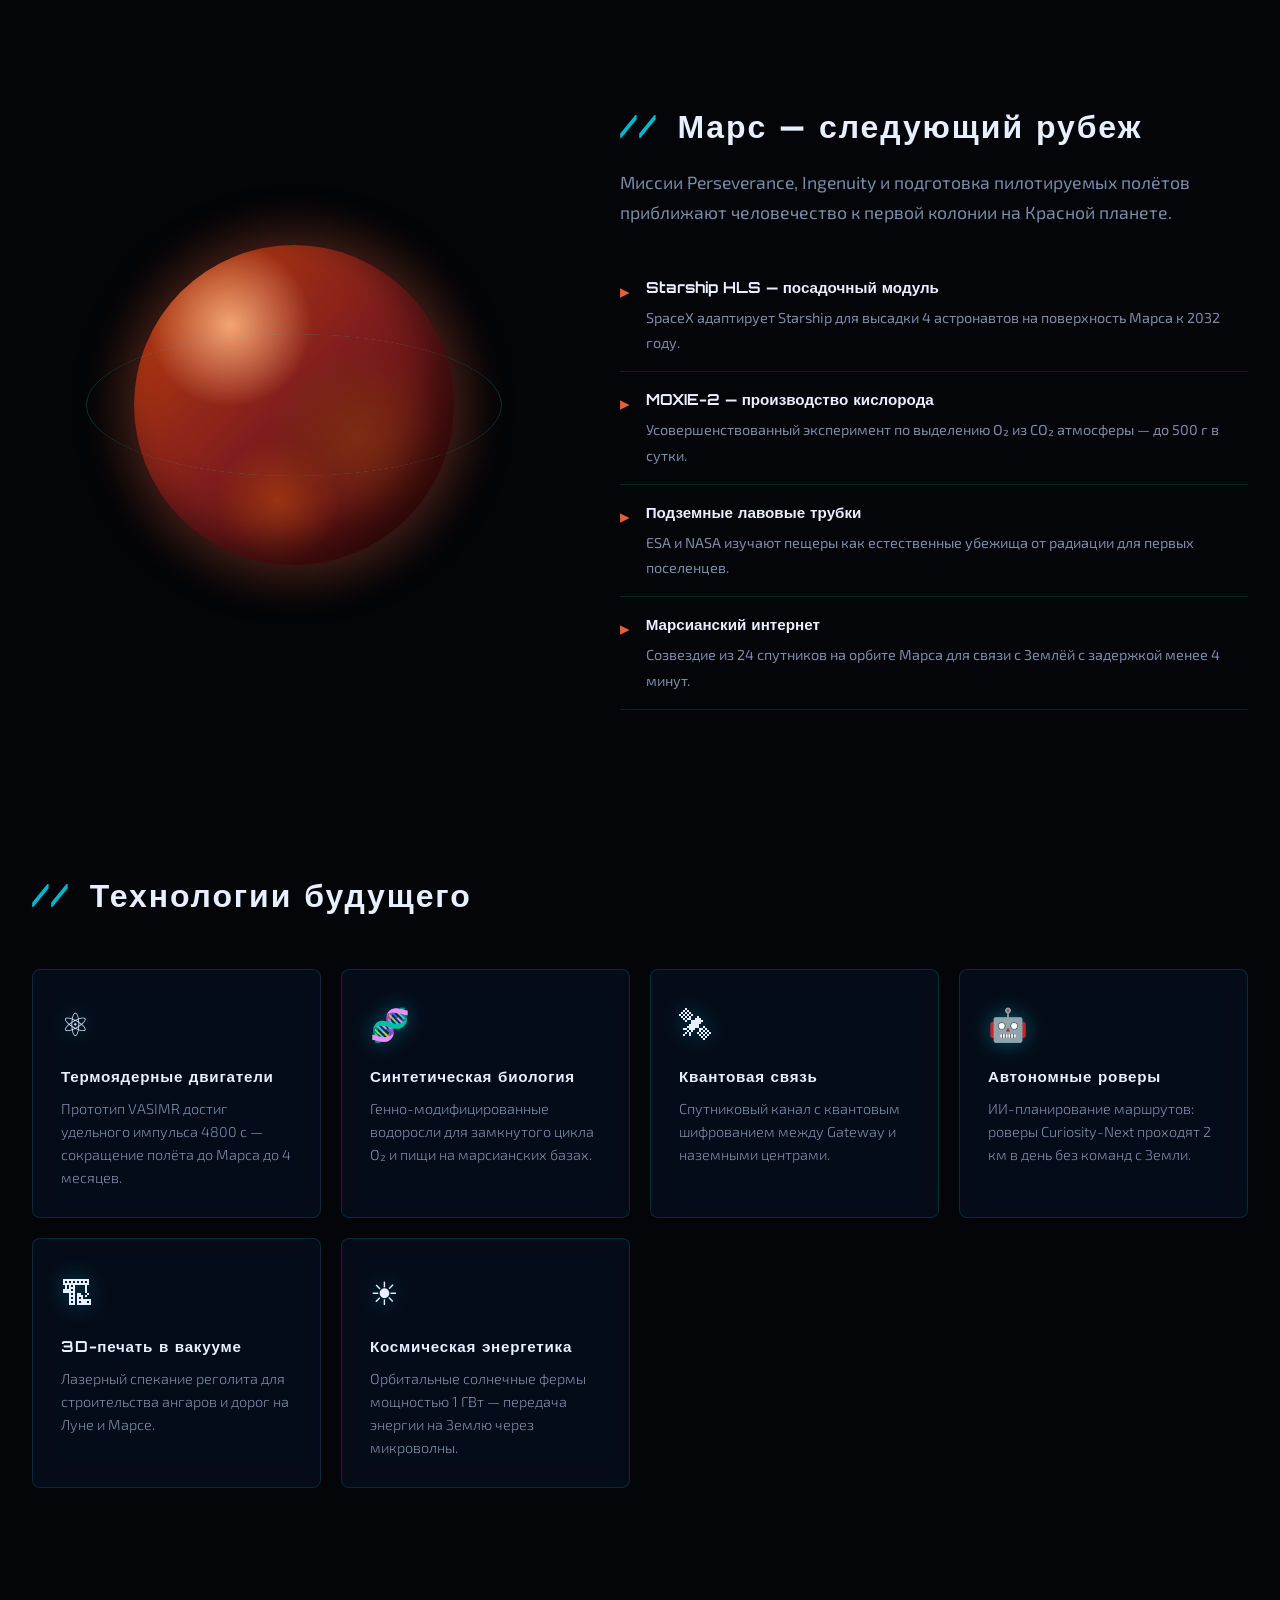
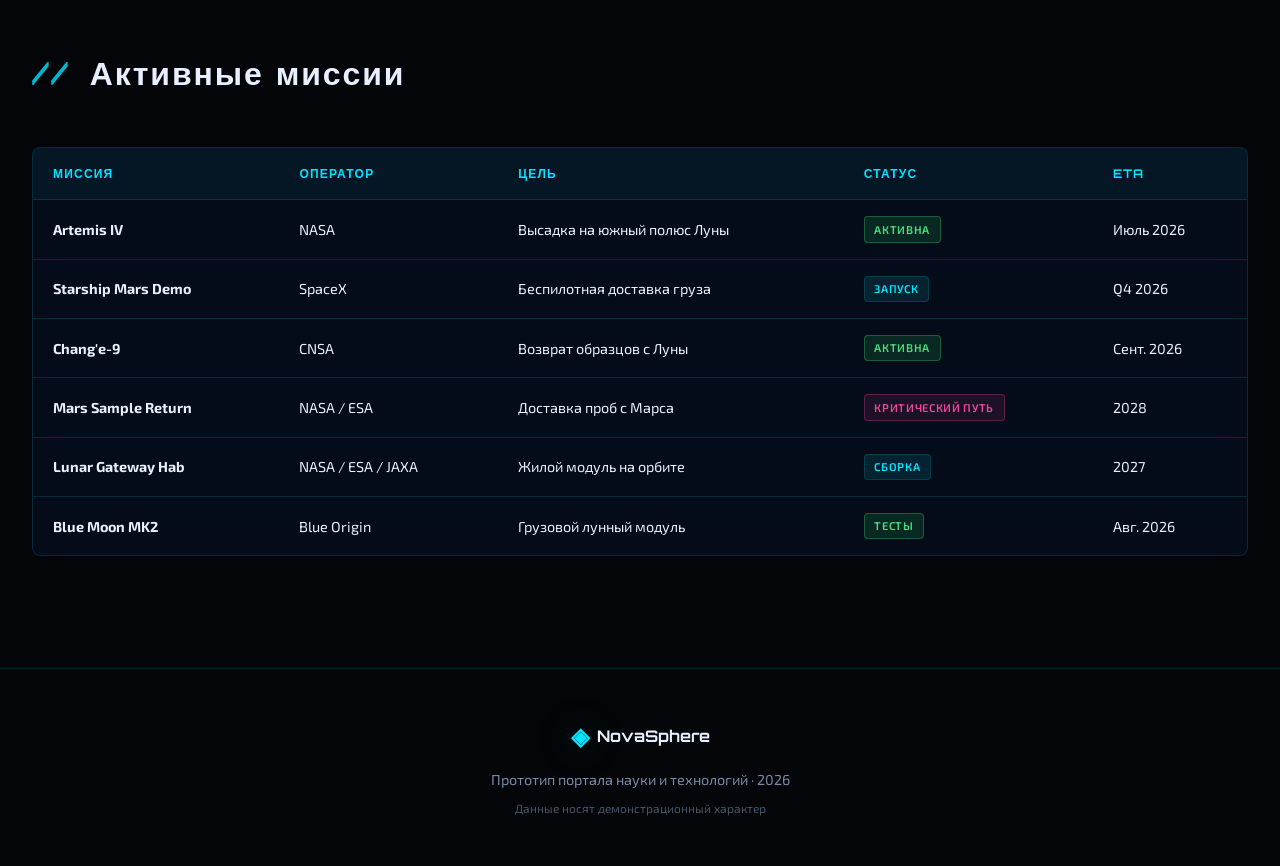
==== commit c842b9c5: "Add files via upload" ====
--- a/index.html
+++ b/index.html
@@ -4,6 +4,28 @@
   <meta charset="UTF-8" />
   <meta name="viewport" content="width=device-width, initial-scale=1.0" />
   <title>NovaSphere — Портал науки и космоса</title>
+  <meta name="description" content="Горячие новости о покорении Луны, Марса и Арктики, прорывах в науке и технологиях будущего — из первых рук исследователей." />
+  <link rel="canonical" href="https://vsivolgin.github.io/novasphere/" />
+
+  <!-- Open Graph (предпросмотр в Telegram, VK, WhatsApp, Facebook и др.) -->
+  <meta property="og:type" content="website" />
+  <meta property="og:site_name" content="NovaSphere" />
+  <meta property="og:locale" content="ru_RU" />
+  <meta property="og:url" content="https://vsivolgin.github.io/novasphere/" />
+  <meta property="og:title" content="NovaSphere — Портал науки и космоса" />
+  <meta property="og:description" content="Горячие новости о покорении Луны, Марса и Арктики, прорывах в науке и технологиях будущего — из первых рук исследователей." />
+  <meta property="og:image" content="https://vsivolgin.github.io/novasphere/images/moon-surface.jpg" />
+  <meta property="og:image:alt" content="Поверхность Луны — NovaSphere" />
+  <meta property="og:image:type" content="image/jpeg" />
+
+  <!-- Twitter / X Card -->
+  <meta name="twitter:card" content="summary_large_image" />
+  <meta name="twitter:title" content="NovaSphere — Портал науки и космоса" />
+  <meta name="twitter:description" content="Горячие новости о покорении Луны, Марса и Арктики, прорывах в науке и технологиях будущего." />
+  <meta name="twitter:image" content="https://vsivolgin.github.io/novasphere/images/moon-surface.jpg" />
+  <meta name="twitter:image:alt" content="Поверхность Луны — NovaSphere" />
+
+  <meta name="theme-color" content="#030508" />
   <link rel="preconnect" href="https://fonts.googleapis.com" />
   <link rel="preconnect" href="https://fonts.gstatic.com" crossorigin />
   <link href="https://fonts.googleapis.com/css2?family=Orbitron:wght@400;600;700;900&family=Exo+2:wght@300;400;500;600&display=swap" rel="stylesheet" />
--- a/styles.css
+++ b/styles.css
@@ -373,6 +373,21 @@
   height: 180px;
   position: relative;
   overflow: hidden;
+  background: #0a1020;
+}
+
+.news-image img {
+  position: absolute;
+  inset: 0;
+  width: 100%;
+  height: 100%;
+  object-fit: cover;
+  object-position: center;
+  transition: transform 0.5s ease;
+}
+
+.news-card:hover .news-image img {
+  transform: scale(1.06);
 }
 
 .news-card.featured .news-image {
@@ -417,7 +432,7 @@
   position: absolute;
   top: 1rem;
   left: 1rem;
-  z-index: 2;
+  z-index: 3;
   padding: 0.25rem 0.75rem;
   font-size: 0.7rem;
   font-weight: 600;
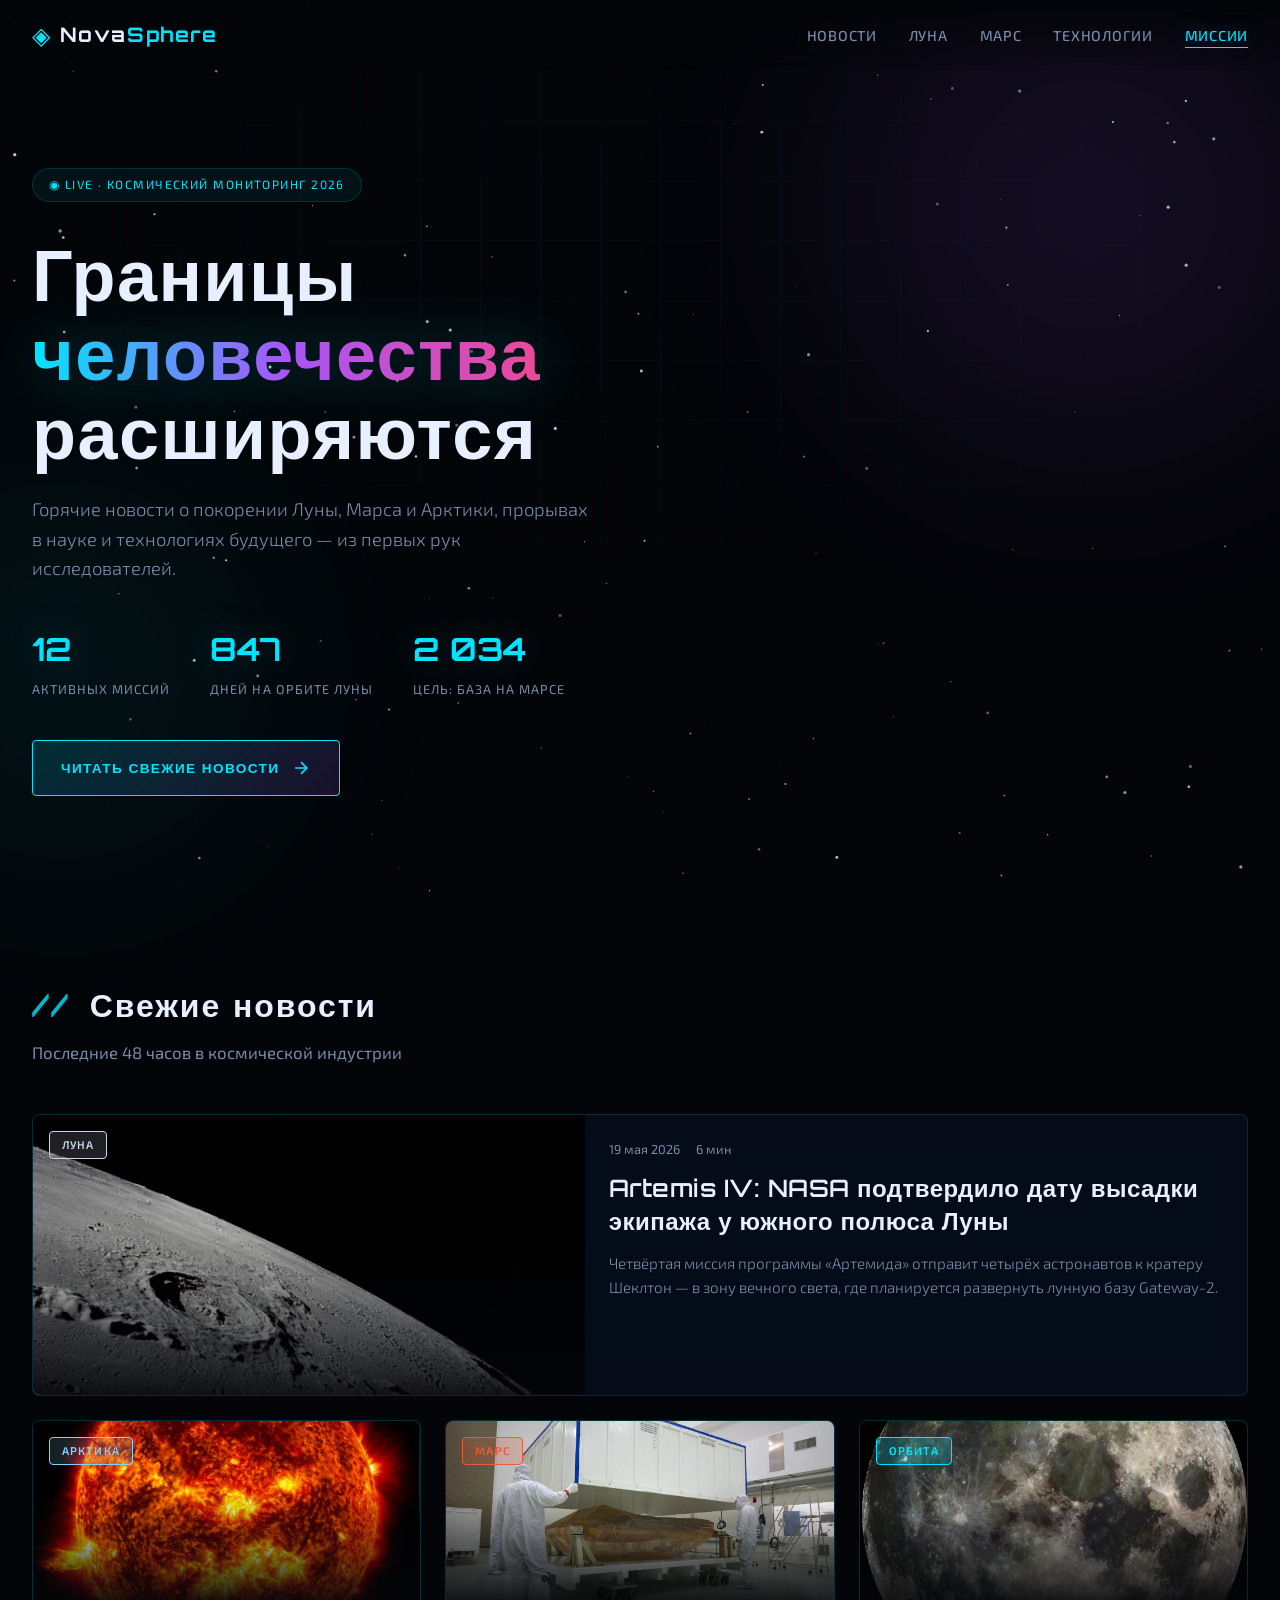
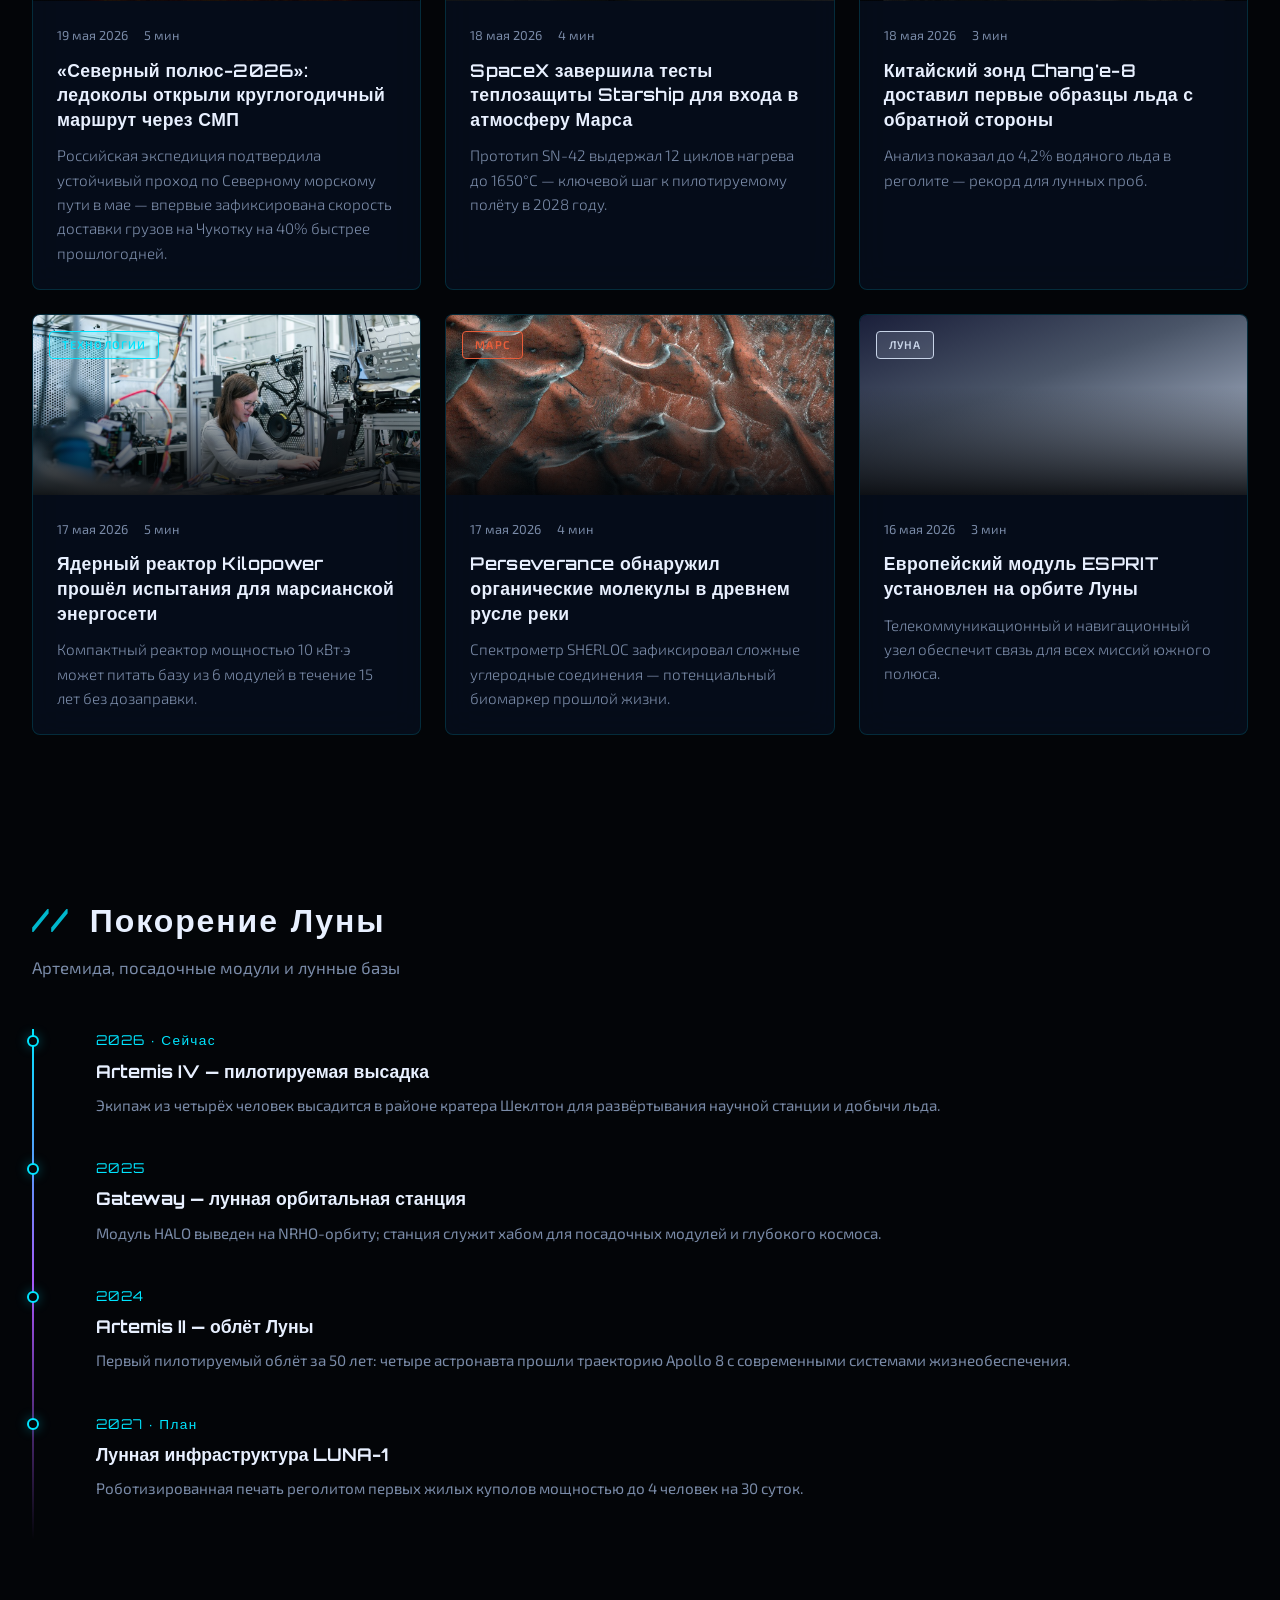
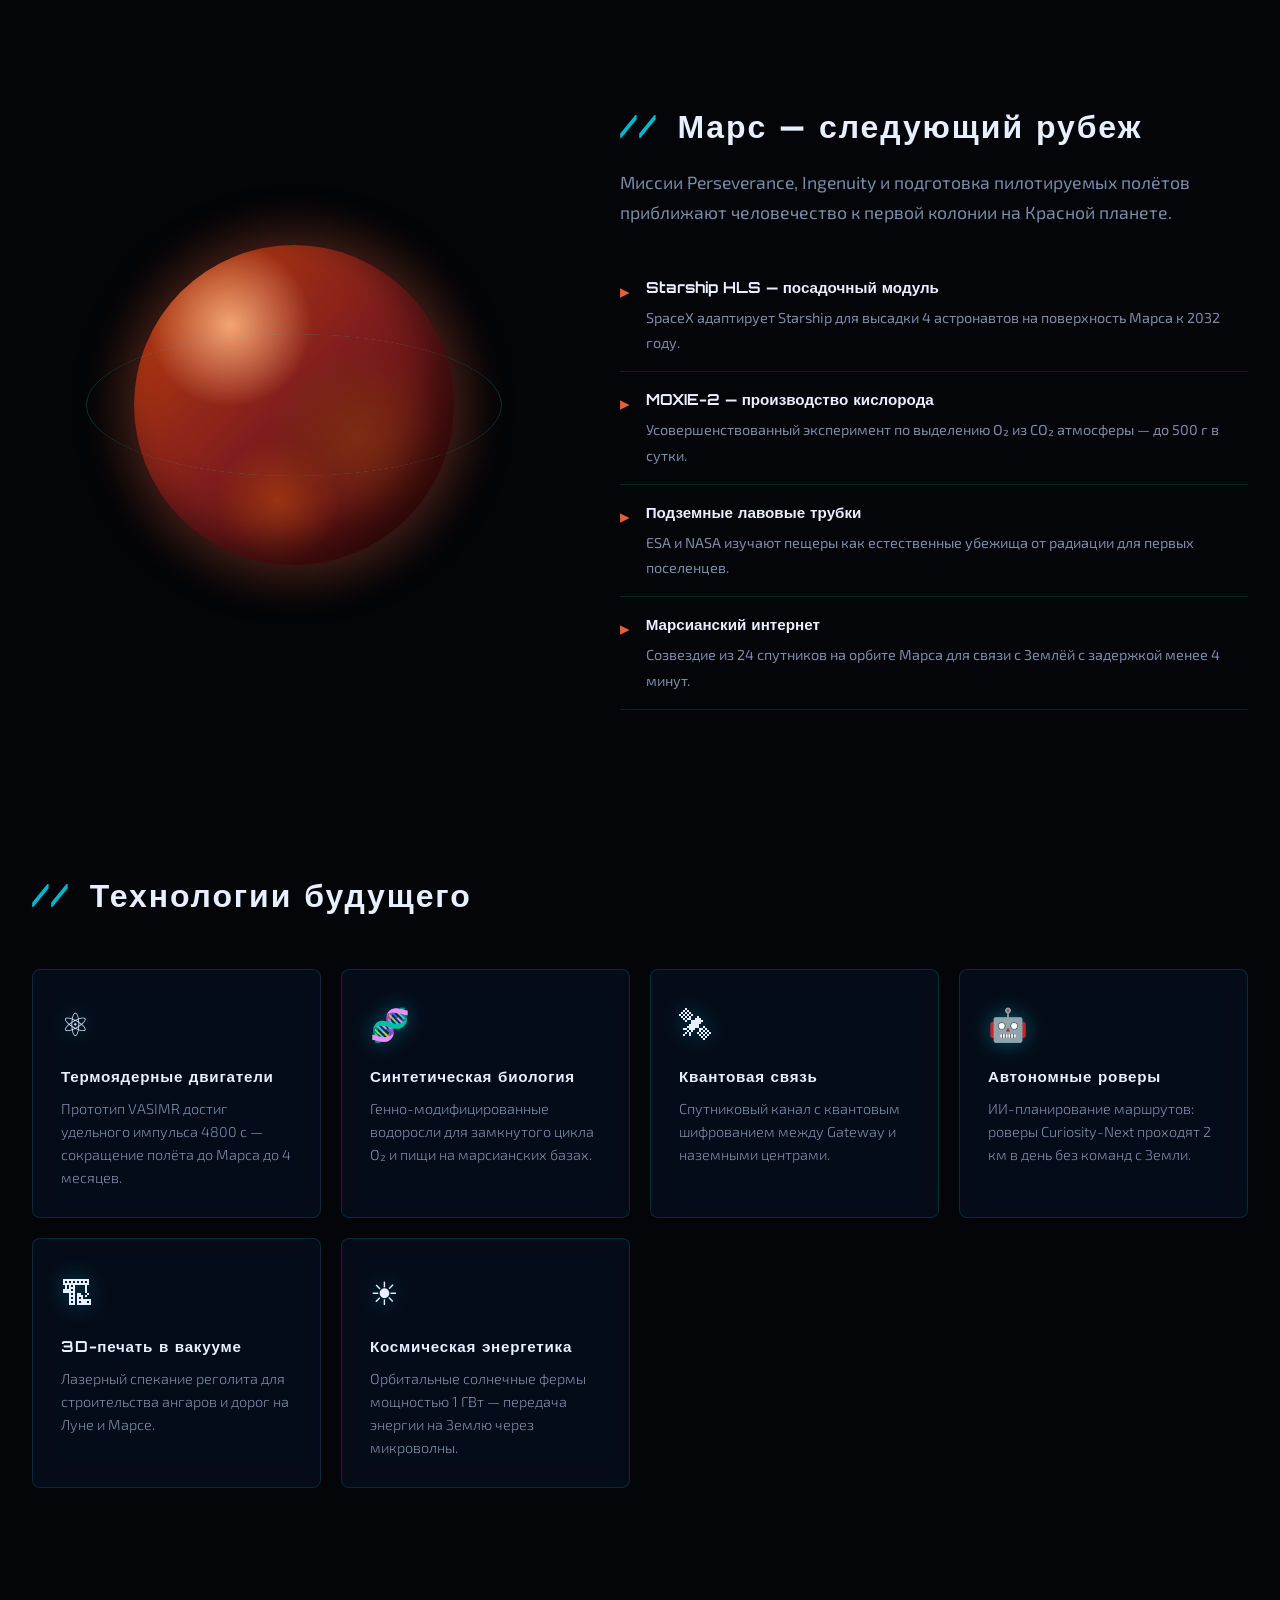
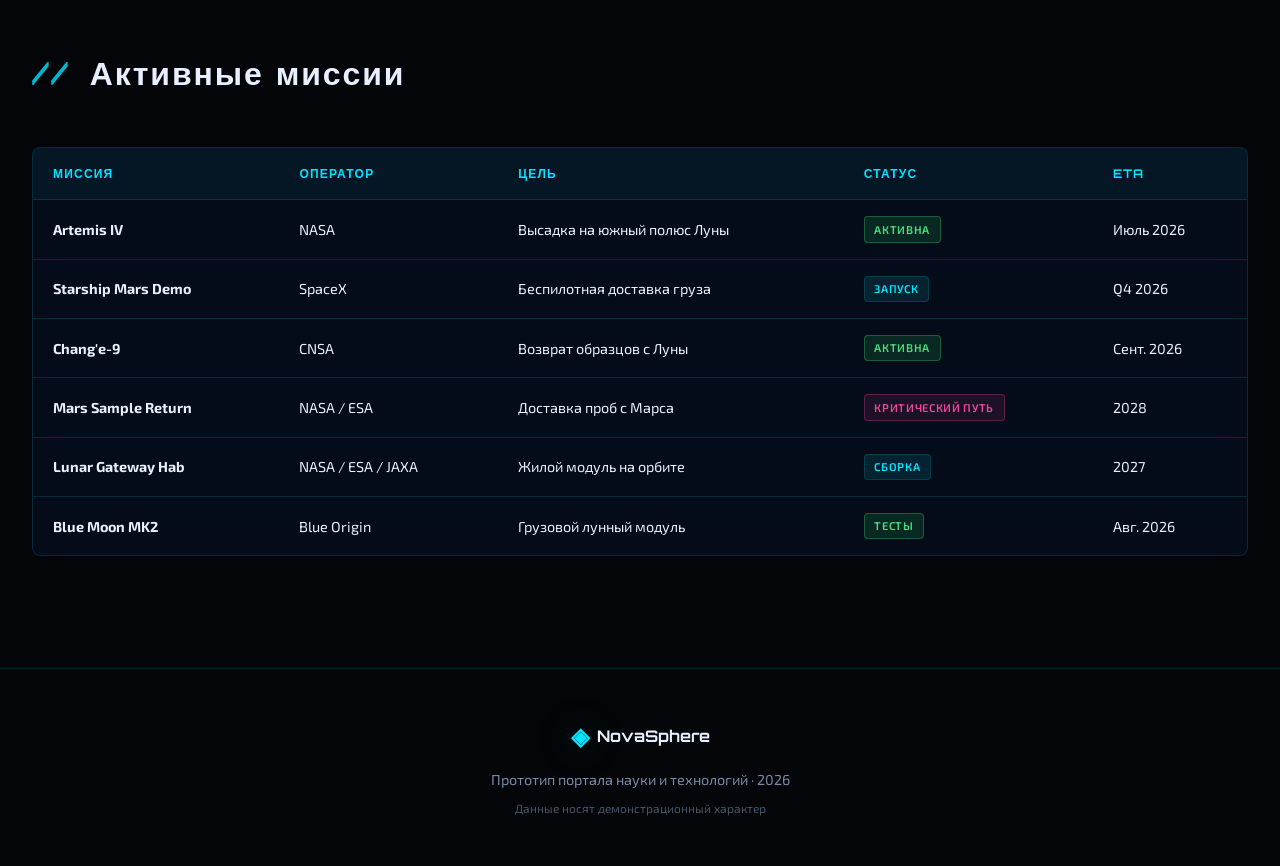
==== commit cd425c2e: "Add files via upload" ====
--- a/index.html
+++ b/index.html
@@ -1,178 +1,191 @@
-<!DOCTYPE html>
-<html lang="ru">
-<head>
-  <meta charset="UTF-8" />
-  <meta name="viewport" content="width=device-width, initial-scale=1.0" />
-  <title>NovaSphere — Портал науки и космоса</title>
-  <meta name="description" content="Горячие новости о покорении Луны, Марса и Арктики, прорывах в науке и технологиях будущего — из первых рук исследователей." />
-  <link rel="canonical" href="https://vsivolgin.github.io/novasphere/" />
-
-  <!-- Open Graph (предпросмотр в Telegram, VK, WhatsApp, Facebook и др.) -->
-  <meta property="og:type" content="website" />
-  <meta property="og:site_name" content="NovaSphere" />
-  <meta property="og:locale" content="ru_RU" />
-  <meta property="og:url" content="https://vsivolgin.github.io/novasphere/" />
-  <meta property="og:title" content="NovaSphere — Портал науки и космоса" />
-  <meta property="og:description" content="Горячие новости о покорении Луны, Марса и Арктики, прорывах в науке и технологиях будущего — из первых рук исследователей." />
-  <meta property="og:image" content="https://vsivolgin.github.io/novasphere/images/moon-surface.jpg" />
-  <meta property="og:image:alt" content="Поверхность Луны — NovaSphere" />
-  <meta property="og:image:type" content="image/jpeg" />
-
-  <!-- Twitter / X Card -->
-  <meta name="twitter:card" content="summary_large_image" />
-  <meta name="twitter:title" content="NovaSphere — Портал науки и космоса" />
-  <meta name="twitter:description" content="Горячие новости о покорении Луны, Марса и Арктики, прорывах в науке и технологиях будущего." />
-  <meta name="twitter:image" content="https://vsivolgin.github.io/novasphere/images/moon-surface.jpg" />
-  <meta name="twitter:image:alt" content="Поверхность Луны — NovaSphere" />
-
-  <meta name="theme-color" content="#030508" />
-  <link rel="preconnect" href="https://fonts.googleapis.com" />
-  <link rel="preconnect" href="https://fonts.gstatic.com" crossorigin />
-  <link href="https://fonts.googleapis.com/css2?family=Orbitron:wght@400;600;700;900&family=Exo+2:wght@300;400;500;600&display=swap" rel="stylesheet" />
-  <link rel="stylesheet" href="styles.css" />
-</head>
-<body>
-  <canvas id="starfield" aria-hidden="true"></canvas>
-  <div class="nebula nebula-1" aria-hidden="true"></div>
-  <div class="nebula nebula-2" aria-hidden="true"></div>
-  <div class="grid-overlay" aria-hidden="true"></div>
-
-  <header class="header">
-    <nav class="nav">
-      <a href="#" class="logo">
-        <span class="logo-icon">◈</span>
-        <span class="logo-text">Nova<span>Sphere</span></span>
-      </a>
-      <ul class="nav-links">
-        <li><a href="#news" class="active">Новости</a></li>
-        <li><a href="#moon">Луна</a></li>
-        <li><a href="#mars">Марс</a></li>
-        <li><a href="#tech">Технологии</a></li>
-        <li><a href="#missions">Миссии</a></li>
-      </ul>
-      <button class="nav-toggle" aria-label="Меню" type="button">
-        <span></span><span></span><span></span>
-      </button>
-    </nav>
-  </header>
-
-  <main>
-    <section class="hero">
-      <div class="hero-badge">◉ LIVE · Космический мониторинг 2026</div>
-      <h1 class="hero-title">
-        <span class="line">Границы</span>
-        <span class="line accent">человечества</span>
-        <span class="line">расширяются</span>
-      </h1>
-      <p class="hero-subtitle">
-        Горячие новости о покорении Луны, Марса и Арктики, прорывах в науке
-        и технологиях будущего — из первых рук исследователей.
-      </p>
-      <div class="hero-stats">
-        <div class="stat">
-          <span class="stat-value" data-count="12">0</span>
-          <span class="stat-label">активных миссий</span>
-        </div>
-        <div class="stat">
-          <span class="stat-value" data-count="847">0</span>
-          <span class="stat-label">дней на орбите Луны</span>
-        </div>
-        <div class="stat">
-          <span class="stat-value" data-count="2034">0</span>
-          <span class="stat-label">цель: база на Марсе</span>
-        </div>
-      </div>
-      <a href="#news" class="cta-btn">
-        <span>Читать свежие новости</span>
-        <svg width="20" height="20" viewBox="0 0 24 24" fill="none" stroke="currentColor" stroke-width="2">
-          <path d="M5 12h14M12 5l7 7-7 7"/>
-        </svg>
-      </a>
-    </section>
-
-    <section id="news" class="section news-section">
-      <div class="section-header">
-        <h2 class="section-title">
-          <span class="title-deco">//</span> Свежие новости
-        </h2>
-        <p class="section-desc">Последние 48 часов в космической индустрии</p>
-      </div>
-      <div class="news-grid" id="news-grid"></div>
-    </section>
-
-    <section id="moon" class="section moon-section">
-      <div class="section-header">
-        <h2 class="section-title">
-          <span class="title-deco">//</span> Покорение Луны
-        </h2>
-        <p class="section-desc">Артемида, посадочные модули и лунные базы</p>
-      </div>
-      <div class="timeline" id="moon-timeline"></div>
-    </section>
-
-    <section id="mars" class="section mars-section">
-      <div class="planet-showcase">
-        <div class="planet-visual mars-planet">
-          <div class="planet-glow"></div>
-          <div class="planet-surface"></div>
-          <div class="orbit-ring"></div>
-        </div>
-        <div class="planet-content">
-          <h2 class="section-title">
-            <span class="title-deco">//</span> Марс — следующий рубеж
-          </h2>
-          <p class="mars-lead">
-            Миссии Perseverance, Ingenuity и подготовка пилотируемых полётов
-            приближают человечество к первой колонии на Красной планете.
-          </p>
-          <ul class="mars-highlights" id="mars-highlights"></ul>
-        </div>
-      </div>
-    </section>
-
-    <section id="tech" class="section tech-section">
-      <div class="section-header">
-        <h2 class="section-title">
-          <span class="title-deco">//</span> Технологии будущего
-        </h2>
-      </div>
-      <div class="tech-cards" id="tech-cards"></div>
-    </section>
-
-    <section id="missions" class="section missions-section">
-      <div class="section-header">
-        <h2 class="section-title">
-          <span class="title-deco">//</span> Активные миссии
-        </h2>
-      </div>
-      <div class="missions-table-wrap">
-        <table class="missions-table">
-          <thead>
-            <tr>
-              <th>Миссия</th>
-              <th>Оператор</th>
-              <th>Цель</th>
-              <th>Статус</th>
-              <th>ETA</th>
-            </tr>
-          </thead>
-          <tbody id="missions-body"></tbody>
-        </table>
-      </div>
-    </section>
-  </main>
-
-  <footer class="footer">
-    <div class="footer-inner">
-      <div class="footer-brand">
-        <span class="logo-icon">◈</span>
-        <span>NovaSphere</span>
-      </div>
-      <p class="footer-tagline">Прототип портала науки и технологий · 2026</p>
-      <p class="footer-note">Данные носят демонстрационный характер</p>
-    </div>
-  </footer>
-
-  <script src="app.js"></script>
-</body>
-</html>
+<!DOCTYPE html>
+<html lang="ru">
+<head>
+  <meta charset="UTF-8" />
+  <meta name="viewport" content="width=device-width, initial-scale=1.0" />
+  <title>NovaSphere — Портал науки и космоса</title>
+  <meta name="description" content="Горячие новости о покорении Луны, Марса и Арктики, прорывах в науке и технологиях будущего — из первых рук исследователей." />
+  <link rel="canonical" href="https://vsivolgin.github.io/novasphere/" />
+
+  <!-- ═══════════════════════════════════════════════════
+       Open Graph — предпросмотр в Telegram, VK, WhatsApp,
+       Facebook, Discord и других мессенджерах/соцсетях
+  ════════════════════════════════════════════════════ -->
+  <meta property="og:type"        content="website" />
+  <meta property="og:site_name"   content="NovaSphere" />
+  <meta property="og:locale"      content="ru_RU" />
+  <meta property="og:url"         content="https://vsivolgin.github.io/novasphere/" />
+  <meta property="og:title"       content="NovaSphere — Портал науки и космоса" />
+  <meta property="og:description" content="Горячие новости о покорении Луны, Марса и Арктики, прорывах в науке и технологиях будущего — из первых рук исследователей." />
+  <meta property="og:image"       content="https://vsivolgin.github.io/novasphere/og-preview.png" />
+  <meta property="og:image:alt"   content="NovaSphere — Космический мониторинг 2026" />
+  <meta property="og:image:type"  content="image/png" />
+  <meta property="og:image:width"  content="1200" />
+  <meta property="og:image:height" content="630" />
+
+  <!-- ═══════════════════════════════════════════════════
+       Twitter / X Card
+  ════════════════════════════════════════════════════ -->
+  <meta name="twitter:card"        content="summary_large_image" />
+  <meta name="twitter:title"       content="NovaSphere — Портал науки и космоса" />
+  <meta name="twitter:description" content="Горячие новости о покорении Луны, Марса и Арктики, прорывах в науке и технологиях будущего." />
+  <meta name="twitter:image"       content="https://vsivolgin.github.io/novasphere/og-preview.png" />
+  <meta name="twitter:image:alt"   content="NovaSphere — Космический мониторинг 2026" />
+
+  <!-- Цвет заголовка браузера на мобильных -->
+  <meta name="theme-color" content="#030508" />
+
+  <!-- ═══════════════════════════════════════════════════
+       Шрифты
+  ════════════════════════════════════════════════════ -->
+  <link rel="preconnect" href="https://fonts.googleapis.com" />
+  <link rel="preconnect" href="https://fonts.gstatic.com" crossorigin />
+  <link href="https://fonts.googleapis.com/css2?family=Orbitron:wght@400;600;700;900&family=Exo+2:wght@300;400;500;600&display=swap" rel="stylesheet" />
+
+  <link rel="stylesheet" href="styles.css" />
+</head>
+<body>
+  <canvas id="starfield" aria-hidden="true"></canvas>
+  <div class="nebula nebula-1" aria-hidden="true"></div>
+  <div class="nebula nebula-2" aria-hidden="true"></div>
+  <div class="grid-overlay" aria-hidden="true"></div>
+
+  <header class="header">
+    <nav class="nav">
+      <a href="#" class="logo">
+        <span class="logo-icon">◈</span>
+        <span class="logo-text">Nova<span>Sphere</span></span>
+      </a>
+      <ul class="nav-links">
+        <li><a href="#news" class="active">Новости</a></li>
+        <li><a href="#moon">Луна</a></li>
+        <li><a href="#mars">Марс</a></li>
+        <li><a href="#tech">Технологии</a></li>
+        <li><a href="#missions">Миссии</a></li>
+      </ul>
+      <button class="nav-toggle" aria-label="Меню" type="button">
+        <span></span><span></span><span></span>
+      </button>
+    </nav>
+  </header>
+
+  <main>
+    <section class="hero">
+      <div class="hero-badge">◉ LIVE · Космический мониторинг 2026</div>
+      <h1 class="hero-title">
+        <span class="line">Границы</span>
+        <span class="line accent">человечества</span>
+        <span class="line">расширяются</span>
+      </h1>
+      <p class="hero-subtitle">
+        Горячие новости о покорении Луны, Марса и Арктики, прорывах в науке
+        и технологиях будущего — из первых рук исследователей.
+      </p>
+      <div class="hero-stats">
+        <div class="stat">
+          <span class="stat-value" data-count="12">0</span>
+          <span class="stat-label">активных миссий</span>
+        </div>
+        <div class="stat">
+          <span class="stat-value" data-count="847">0</span>
+          <span class="stat-label">дней на орбите Луны</span>
+        </div>
+        <div class="stat">
+          <span class="stat-value" data-count="2034">0</span>
+          <span class="stat-label">цель: база на Марсе</span>
+        </div>
+      </div>
+      <a href="#news" class="cta-btn">
+        <span>Читать свежие новости</span>
+        <svg width="20" height="20" viewBox="0 0 24 24" fill="none" stroke="currentColor" stroke-width="2">
+          <path d="M5 12h14M12 5l7 7-7 7"/>
+        </svg>
+      </a>
+    </section>
+
+    <section id="news" class="section news-section">
+      <div class="section-header">
+        <h2 class="section-title">
+          <span class="title-deco">//</span> Свежие новости
+        </h2>
+        <p class="section-desc">Последние 48 часов в космической индустрии</p>
+      </div>
+      <div class="news-grid" id="news-grid"></div>
+    </section>
+
+    <section id="moon" class="section moon-section">
+      <div class="section-header">
+        <h2 class="section-title">
+          <span class="title-deco">//</span> Покорение Луны
+        </h2>
+        <p class="section-desc">Артемида, посадочные модули и лунные базы</p>
+      </div>
+      <div class="timeline" id="moon-timeline"></div>
+    </section>
+
+    <section id="mars" class="section mars-section">
+      <div class="planet-showcase">
+        <div class="planet-visual mars-planet">
+          <div class="planet-glow"></div>
+          <div class="planet-surface"></div>
+          <div class="orbit-ring"></div>
+        </div>
+        <div class="planet-content">
+          <h2 class="section-title">
+            <span class="title-deco">//</span> Марс — следующий рубеж
+          </h2>
+          <p class="mars-lead">
+            Миссии Perseverance, Ingenuity и подготовка пилотируемых полётов
+            приближают человечество к первой колонии на Красной планете.
+          </p>
+          <ul class="mars-highlights" id="mars-highlights"></ul>
+        </div>
+      </div>
+    </section>
+
+    <section id="tech" class="section tech-section">
+      <div class="section-header">
+        <h2 class="section-title">
+          <span class="title-deco">//</span> Технологии будущего
+        </h2>
+      </div>
+      <div class="tech-cards" id="tech-cards"></div>
+    </section>
+
+    <section id="missions" class="section missions-section">
+      <div class="section-header">
+        <h2 class="section-title">
+          <span class="title-deco">//</span> Активные миссии
+        </h2>
+      </div>
+      <div class="missions-table-wrap">
+        <table class="missions-table">
+          <thead>
+            <tr>
+              <th>Миссия</th>
+              <th>Оператор</th>
+              <th>Цель</th>
+              <th>Статус</th>
+              <th>ETA</th>
+            </tr>
+          </thead>
+          <tbody id="missions-body"></tbody>
+        </table>
+      </div>
+    </section>
+  </main>
+
+  <footer class="footer">
+    <div class="footer-inner">
+      <div class="footer-brand">
+        <span class="logo-icon">◈</span>
+        <span>NovaSphere</span>
+      </div>
+      <p class="footer-tagline">Прототип портала науки и технологий · 2026</p>
+      <p class="footer-note">Данные носят демонстрационный характер</p>
+    </div>
+  </footer>
+
+  <script src="app.js"></script>
+</body>
+</html>
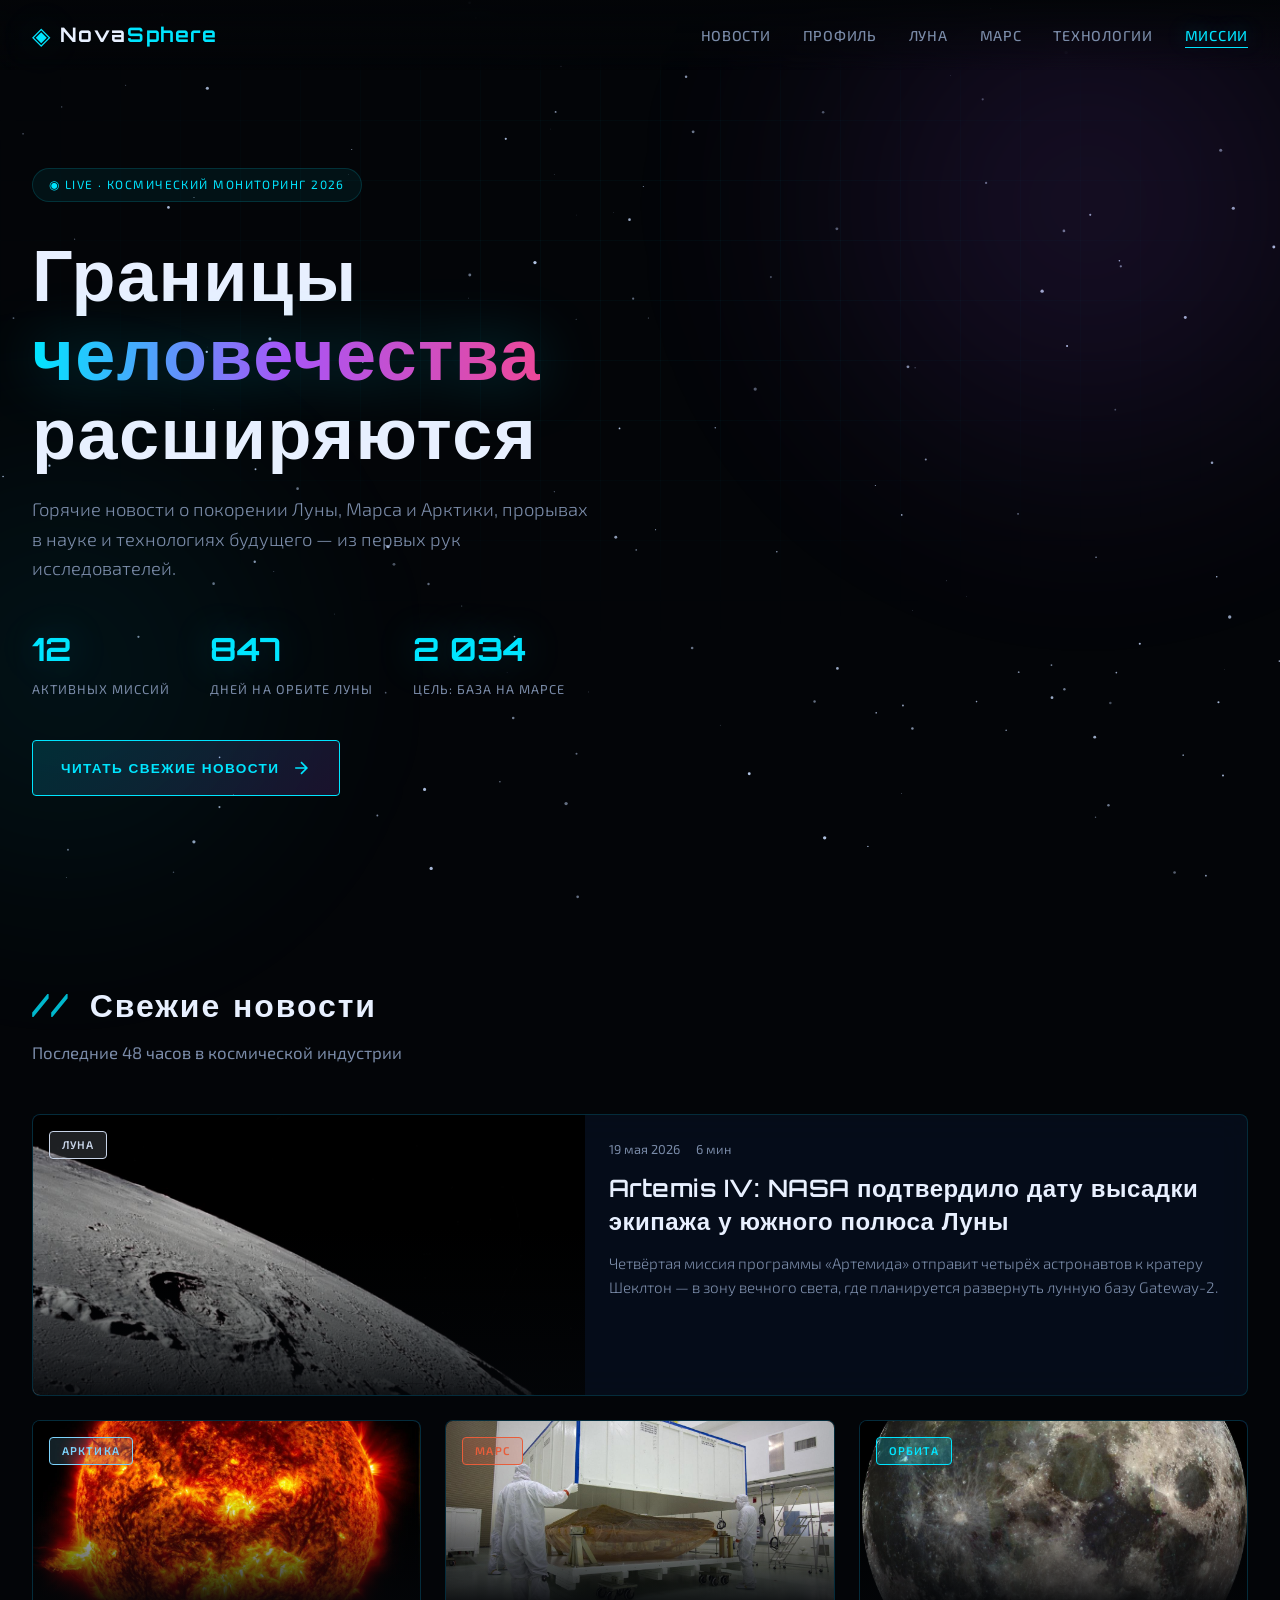
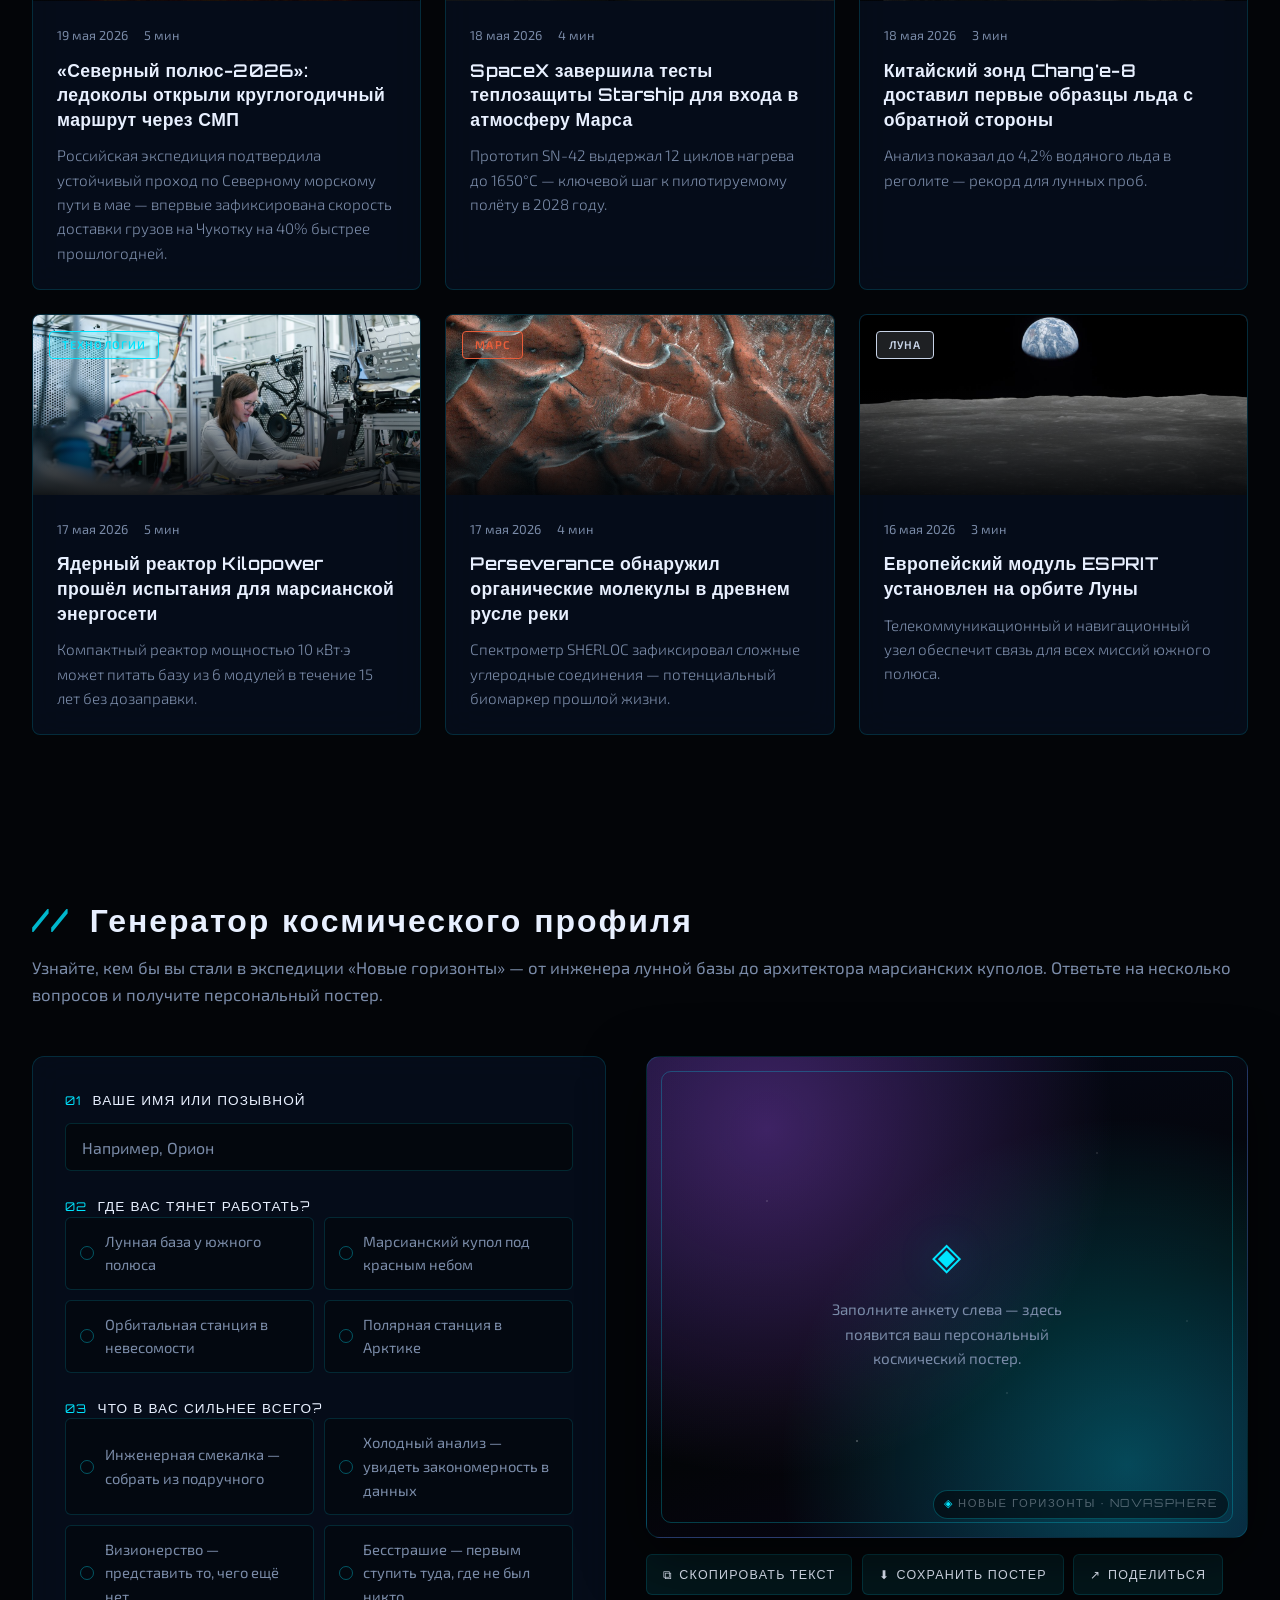
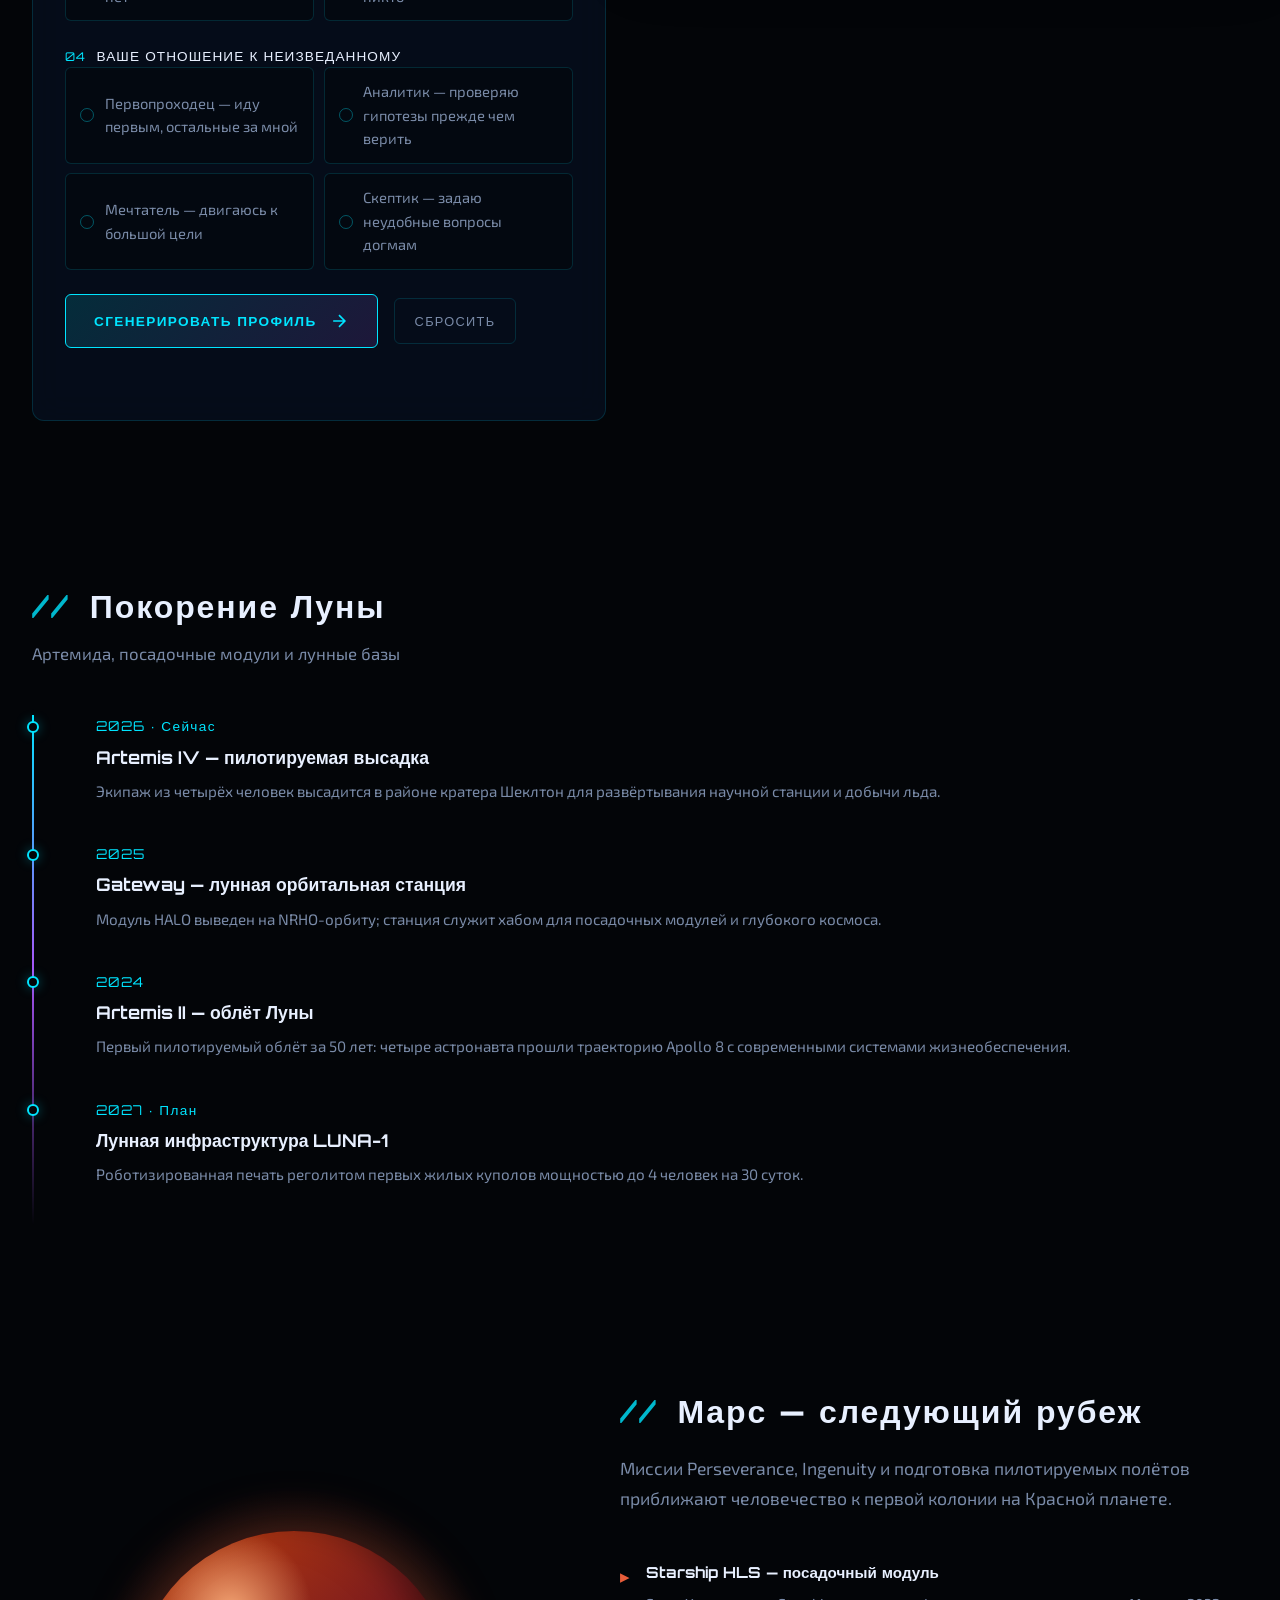
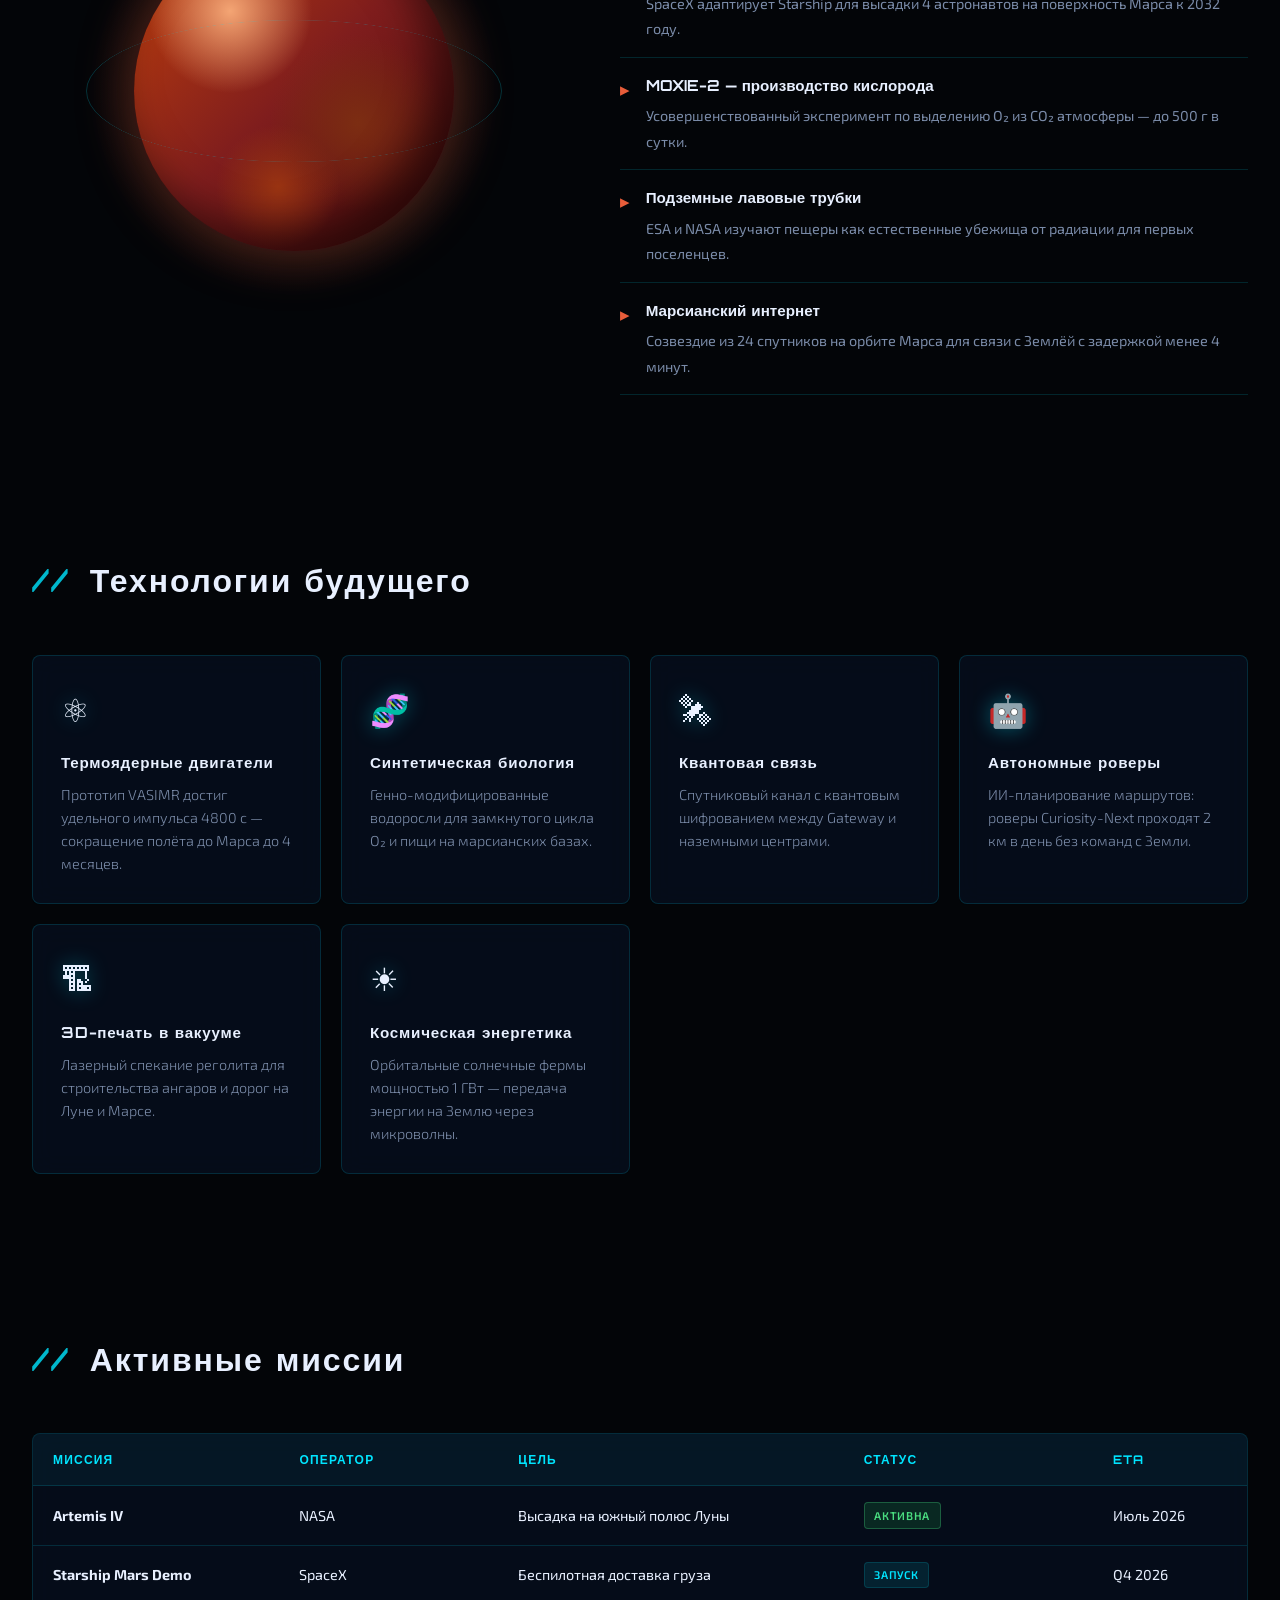
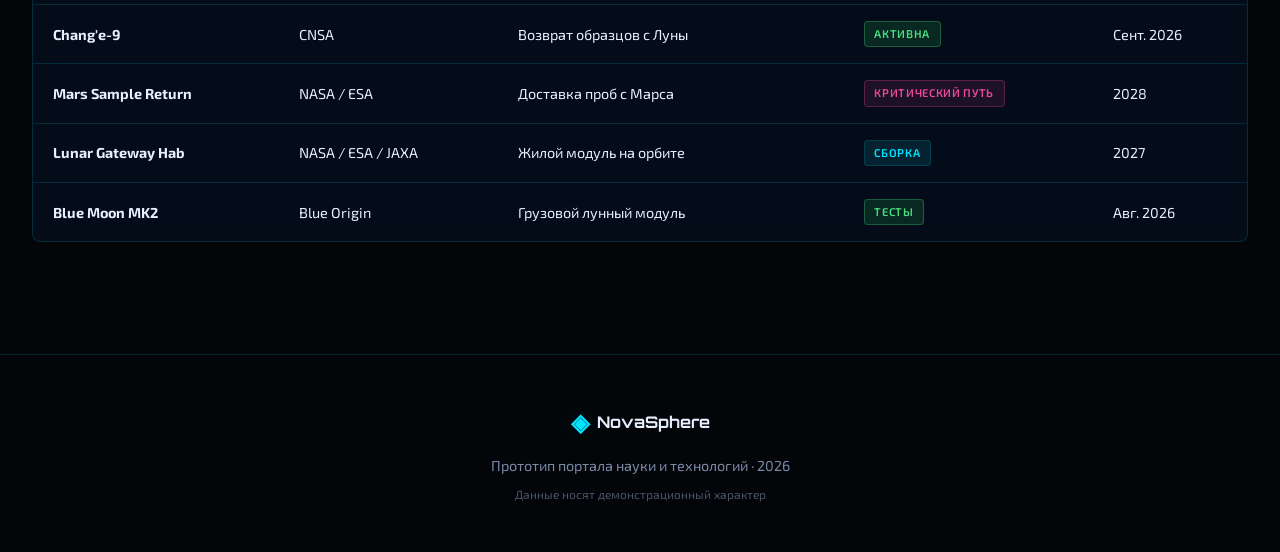
==== commit 3052a9a4: "Add cosmic profile generator after main news section Adds an interactive "Генератор космического про" ====
--- a/index.html
+++ b/index.html
@@ -58,6 +58,7 @@
       </a>
       <ul class="nav-links">
         <li><a href="#news" class="active">Новости</a></li>
+        <li><a href="#profile">Профиль</a></li>
         <li><a href="#moon">Луна</a></li>
         <li><a href="#mars">Марс</a></li>
         <li><a href="#tech">Технологии</a></li>
@@ -113,6 +114,153 @@
       <div class="news-grid" id="news-grid"></div>
     </section>
 
+    <section id="profile" class="section profile-section" aria-labelledby="profile-title">
+      <div class="section-header">
+        <h2 class="section-title" id="profile-title">
+          <span class="title-deco">//</span> Генератор космического профиля
+        </h2>
+        <p class="section-desc">
+          Узнайте, кем бы вы стали в экспедиции «Новые горизонты» — от инженера лунной базы
+          до архитектора марсианских куполов. Ответьте на несколько вопросов и получите
+          персональный постер.
+        </p>
+      </div>
+
+      <div class="profile-layout">
+        <form class="profile-form" id="profile-form" novalidate aria-describedby="profile-form-hint">
+          <p id="profile-form-hint" class="visually-hidden">
+            Введите имя или позывной и выберите три ответа, чтобы получить персональный космический профиль.
+          </p>
+
+          <div class="profile-field">
+            <label for="profile-name" class="profile-label">
+              <span class="profile-step">01</span> Ваше имя или позывной
+            </label>
+            <input
+              type="text"
+              id="profile-name"
+              name="profile-name"
+              class="profile-input"
+              placeholder="Например, Орион"
+              maxlength="32"
+              autocomplete="off"
+              required
+            />
+          </div>
+
+          <fieldset class="profile-field profile-question" data-question="environment">
+            <legend class="profile-label">
+              <span class="profile-step">02</span> Где вас тянет работать?
+            </legend>
+            <div class="profile-options" role="radiogroup" aria-label="Среда экспедиции">
+              <label class="profile-option">
+                <input type="radio" name="environment" value="moon" required />
+                <span>Лунная база у южного полюса</span>
+              </label>
+              <label class="profile-option">
+                <input type="radio" name="environment" value="mars" />
+                <span>Марсианский купол под красным небом</span>
+              </label>
+              <label class="profile-option">
+                <input type="radio" name="environment" value="orbit" />
+                <span>Орбитальная станция в невесомости</span>
+              </label>
+              <label class="profile-option">
+                <input type="radio" name="environment" value="arctic" />
+                <span>Полярная станция в Арктике</span>
+              </label>
+            </div>
+          </fieldset>
+
+          <fieldset class="profile-field profile-question" data-question="strength">
+            <legend class="profile-label">
+              <span class="profile-step">03</span> Что в вас сильнее всего?
+            </legend>
+            <div class="profile-options" role="radiogroup" aria-label="Сильная сторона">
+              <span class="visually-hidden">Выберите одно из качеств</span>
+              <label class="profile-option">
+                <input type="radio" name="strength" value="engineer" required />
+                <span>Инженерная смекалка — собрать из подручного</span>
+              </label>
+              <label class="profile-option">
+                <input type="radio" name="strength" value="analyst" />
+                <span>Холодный анализ — увидеть закономерность в данных</span>
+              </label>
+              <label class="profile-option">
+                <input type="radio" name="strength" value="dreamer" />
+                <span>Визионерство — представить то, чего ещё нет</span>
+              </label>
+              <label class="profile-option">
+                <input type="radio" name="strength" value="explorer" />
+                <span>Бесстрашие — первым ступить туда, где не был никто</span>
+              </label>
+            </div>
+          </fieldset>
+
+          <fieldset class="profile-field profile-question" data-question="mindset">
+            <legend class="profile-label">
+              <span class="profile-step">04</span> Ваше отношение к неизведанному
+            </legend>
+            <div class="profile-options" role="radiogroup" aria-label="Тип мышления">
+              <label class="profile-option">
+                <input type="radio" name="mindset" value="pioneer" required />
+                <span>Первопроходец — иду первым, остальные за мной</span>
+              </label>
+              <label class="profile-option">
+                <input type="radio" name="mindset" value="analyst" />
+                <span>Аналитик — проверяю гипотезы прежде чем верить</span>
+              </label>
+              <label class="profile-option">
+                <input type="radio" name="mindset" value="dreamer" />
+                <span>Мечтатель — двигаюсь к большой цели</span>
+              </label>
+              <label class="profile-option">
+                <input type="radio" name="mindset" value="skeptic" />
+                <span>Скептик — задаю неудобные вопросы догмам</span>
+              </label>
+            </div>
+          </fieldset>
+
+          <div class="profile-actions">
+            <button type="submit" class="cta-btn profile-submit">
+              <span>Сгенерировать профиль</span>
+              <svg width="20" height="20" viewBox="0 0 24 24" fill="none" stroke="currentColor" stroke-width="2" aria-hidden="true">
+                <path d="M5 12h14M12 5l7 7-7 7"/>
+              </svg>
+            </button>
+            <button type="reset" class="profile-reset" id="profile-reset">Сбросить</button>
+          </div>
+          <p class="profile-error" id="profile-error" role="alert" aria-live="polite"></p>
+        </form>
+
+        <div class="profile-result" id="profile-result" aria-live="polite" aria-atomic="true">
+          <div class="profile-poster profile-poster--empty" id="profile-poster">
+            <div class="poster-frame">
+              <div class="poster-watermark" aria-hidden="true">Новые горизонты · novasphere</div>
+              <div class="poster-empty">
+                <div class="poster-empty-icon" aria-hidden="true">◈</div>
+                <p class="poster-empty-text">
+                  Заполните анкету слева — здесь появится ваш персональный космический постер.
+                </p>
+              </div>
+            </div>
+          </div>
+          <div class="profile-share" id="profile-share" hidden>
+            <button type="button" class="profile-share-btn" data-action="copy-text">
+              <span aria-hidden="true">⧉</span> Скопировать текст
+            </button>
+            <button type="button" class="profile-share-btn" data-action="download">
+              <span aria-hidden="true">⬇</span> Сохранить постер
+            </button>
+            <button type="button" class="profile-share-btn" data-action="share">
+              <span aria-hidden="true">↗</span> Поделиться
+            </button>
+            <p class="profile-share-status" id="profile-share-status" role="status" aria-live="polite"></p>
+          </div>
+        </div>
+      </div>
+    </section>
+
     <section id="moon" class="section moon-section">
       <div class="section-header">
         <h2 class="section-title">
--- a/styles.css
+++ b/styles.css
@@ -478,6 +478,457 @@
   font-weight: 300;
 }
 
+/* Cosmic profile generator */
+.visually-hidden {
+  position: absolute;
+  width: 1px;
+  height: 1px;
+  padding: 0;
+  margin: -1px;
+  overflow: hidden;
+  clip: rect(0, 0, 0, 0);
+  white-space: nowrap;
+  border: 0;
+}
+
+.profile-section {
+  position: relative;
+}
+
+.profile-layout {
+  display: grid;
+  grid-template-columns: minmax(0, 1fr) minmax(0, 1.05fr);
+  gap: 2.5rem;
+  align-items: start;
+}
+
+@media (max-width: 960px) {
+  .profile-layout {
+    grid-template-columns: 1fr;
+  }
+}
+
+.profile-form {
+  background: var(--bg-card);
+  border: 1px solid var(--border);
+  border-radius: 12px;
+  padding: 2rem;
+  backdrop-filter: blur(16px);
+  display: flex;
+  flex-direction: column;
+  gap: 1.5rem;
+}
+
+.profile-field {
+  border: none;
+  display: flex;
+  flex-direction: column;
+  gap: 0.75rem;
+}
+
+.profile-label {
+  display: flex;
+  align-items: baseline;
+  gap: 0.6rem;
+  font-family: var(--font-display);
+  font-size: 0.85rem;
+  text-transform: uppercase;
+  letter-spacing: 0.08em;
+  color: var(--text);
+}
+
+.profile-step {
+  font-size: 0.75rem;
+  color: var(--cyan);
+  letter-spacing: 0.12em;
+}
+
+.profile-input {
+  width: 100%;
+  padding: 0.85rem 1rem;
+  background: rgba(3, 5, 8, 0.6);
+  border: 1px solid var(--border);
+  border-radius: 6px;
+  color: var(--text);
+  font-family: var(--font-body);
+  font-size: 1rem;
+  transition: border-color 0.2s, box-shadow 0.2s;
+}
+
+.profile-input::placeholder {
+  color: var(--text-muted);
+}
+
+.profile-input:focus,
+.profile-input:focus-visible {
+  outline: none;
+  border-color: var(--cyan);
+  box-shadow: 0 0 0 3px rgba(0, 229, 255, 0.18);
+}
+
+.profile-options {
+  display: grid;
+  grid-template-columns: repeat(auto-fit, minmax(220px, 1fr));
+  gap: 0.6rem;
+}
+
+.profile-option {
+  position: relative;
+  display: flex;
+  align-items: center;
+  gap: 0.65rem;
+  padding: 0.75rem 0.9rem;
+  border: 1px solid var(--border);
+  border-radius: 6px;
+  background: rgba(3, 5, 8, 0.45);
+  cursor: pointer;
+  font-size: 0.92rem;
+  color: var(--text-muted);
+  transition: border-color 0.2s, background 0.2s, color 0.2s, transform 0.15s;
+}
+
+.profile-option:hover {
+  border-color: rgba(0, 229, 255, 0.5);
+  color: var(--text);
+}
+
+.profile-option input {
+  appearance: none;
+  -webkit-appearance: none;
+  width: 14px;
+  height: 14px;
+  border-radius: 50%;
+  border: 1.5px solid var(--cyan-dim);
+  background: transparent;
+  flex-shrink: 0;
+  cursor: pointer;
+  position: relative;
+  transition: border-color 0.2s, box-shadow 0.2s;
+}
+
+.profile-option input:checked {
+  border-color: var(--cyan);
+  box-shadow: inset 0 0 0 3px var(--cyan), 0 0 12px var(--cyan-dim);
+}
+
+.profile-option:has(input:checked) {
+  border-color: var(--cyan);
+  background: rgba(0, 229, 255, 0.08);
+  color: var(--text);
+}
+
+.profile-option input:focus-visible {
+  outline: 2px solid var(--cyan);
+  outline-offset: 2px;
+}
+
+.profile-actions {
+  display: flex;
+  align-items: center;
+  gap: 1rem;
+  flex-wrap: wrap;
+}
+
+.profile-submit {
+  border-radius: 6px;
+  cursor: pointer;
+  font-family: var(--font-display);
+}
+
+.profile-reset {
+  background: transparent;
+  border: 1px solid var(--border);
+  color: var(--text-muted);
+  padding: 0.85rem 1.25rem;
+  font-family: var(--font-display);
+  font-size: 0.8rem;
+  letter-spacing: 0.1em;
+  text-transform: uppercase;
+  border-radius: 6px;
+  cursor: pointer;
+  transition: color 0.2s, border-color 0.2s;
+}
+
+.profile-reset:hover,
+.profile-reset:focus-visible {
+  color: var(--text);
+  border-color: var(--cyan-dim);
+  outline: none;
+}
+
+.profile-error {
+  min-height: 1.2em;
+  font-size: 0.85rem;
+  color: var(--magenta);
+}
+
+.profile-result {
+  display: flex;
+  flex-direction: column;
+  gap: 1rem;
+  position: sticky;
+  top: 6rem;
+}
+
+.profile-poster {
+  position: relative;
+  border-radius: 14px;
+  overflow: hidden;
+  border: 1px solid var(--border);
+  background:
+    radial-gradient(circle at 20% 15%, rgba(168, 85, 247, 0.35) 0%, transparent 55%),
+    radial-gradient(circle at 80% 85%, rgba(0, 229, 255, 0.3) 0%, transparent 55%),
+    linear-gradient(160deg, #06091a 0%, #030508 60%, #0a0418 100%);
+  min-height: 480px;
+  box-shadow: 0 18px 60px rgba(0, 0, 0, 0.55);
+  transition: transform 0.4s ease, box-shadow 0.4s ease;
+}
+
+.profile-poster:not(.profile-poster--empty) {
+  box-shadow: 0 22px 80px rgba(0, 0, 0, 0.65), 0 0 60px rgba(0, 229, 255, 0.18);
+}
+
+.poster-frame {
+  position: relative;
+  padding: 2rem 1.75rem;
+  display: flex;
+  flex-direction: column;
+  height: 100%;
+  min-height: 480px;
+  gap: 1.2rem;
+}
+
+.poster-frame::before {
+  content: "";
+  position: absolute;
+  inset: 14px;
+  border: 1px solid rgba(0, 229, 255, 0.25);
+  border-radius: 10px;
+  pointer-events: none;
+}
+
+.poster-frame::after {
+  content: "";
+  position: absolute;
+  inset: 0;
+  background-image:
+    radial-gradient(1px 1px at 20% 30%, rgba(255, 255, 255, 0.6), transparent),
+    radial-gradient(1px 1px at 75% 20%, rgba(255, 255, 255, 0.5), transparent),
+    radial-gradient(1px 1px at 60% 70%, rgba(255, 255, 255, 0.45), transparent),
+    radial-gradient(1.5px 1.5px at 35% 80%, rgba(255, 255, 255, 0.6), transparent),
+    radial-gradient(1px 1px at 90% 55%, rgba(255, 255, 255, 0.4), transparent);
+  pointer-events: none;
+  opacity: 0.7;
+}
+
+.poster-empty {
+  margin: auto;
+  text-align: center;
+  color: var(--text-muted);
+  max-width: 260px;
+  position: relative;
+  z-index: 1;
+}
+
+.poster-empty-icon {
+  font-size: 2.4rem;
+  color: var(--cyan);
+  margin-bottom: 0.75rem;
+  text-shadow: var(--glow);
+}
+
+.poster-empty-text {
+  font-size: 0.95rem;
+}
+
+.poster-watermark {
+  position: absolute;
+  bottom: 18px;
+  right: 18px;
+  font-family: var(--font-display);
+  font-size: 0.7rem;
+  letter-spacing: 0.14em;
+  text-transform: uppercase;
+  color: rgba(232, 240, 255, 0.35);
+  border: 1px solid rgba(0, 229, 255, 0.25);
+  padding: 0.3rem 0.6rem;
+  border-radius: 999px;
+  background: rgba(3, 5, 8, 0.55);
+  backdrop-filter: blur(6px);
+  z-index: 3;
+}
+
+.poster-watermark::before {
+  content: "◈ ";
+  color: var(--cyan);
+}
+
+.poster-header {
+  position: relative;
+  z-index: 1;
+  display: flex;
+  align-items: center;
+  justify-content: space-between;
+  gap: 1rem;
+  text-transform: uppercase;
+  font-family: var(--font-display);
+  font-size: 0.7rem;
+  letter-spacing: 0.18em;
+  color: var(--cyan);
+}
+
+.poster-id {
+  color: var(--text-muted);
+}
+
+.poster-role-block {
+  position: relative;
+  z-index: 1;
+  margin-top: 0.5rem;
+}
+
+.poster-callsign {
+  font-family: var(--font-display);
+  font-size: 0.85rem;
+  letter-spacing: 0.1em;
+  text-transform: uppercase;
+  color: var(--text-muted);
+  margin-bottom: 0.35rem;
+}
+
+.poster-role {
+  font-family: var(--font-display);
+  font-size: clamp(1.5rem, 2.4vw, 2.1rem);
+  font-weight: 900;
+  line-height: 1.1;
+  letter-spacing: 0.02em;
+  background: linear-gradient(90deg, var(--cyan), var(--violet), var(--magenta));
+  -webkit-background-clip: text;
+  background-clip: text;
+  -webkit-text-fill-color: transparent;
+  filter: drop-shadow(0 0 24px rgba(0, 229, 255, 0.25));
+}
+
+.poster-slogan {
+  position: relative;
+  z-index: 1;
+  font-style: italic;
+  color: var(--text);
+  font-size: 1.05rem;
+  border-left: 2px solid var(--cyan);
+  padding-left: 0.85rem;
+}
+
+.poster-mission {
+  position: relative;
+  z-index: 1;
+  color: var(--text-muted);
+  font-size: 0.95rem;
+  line-height: 1.55;
+}
+
+.poster-stats {
+  position: relative;
+  z-index: 1;
+  display: grid;
+  grid-template-columns: repeat(2, minmax(0, 1fr));
+  gap: 0.75rem;
+  margin-top: auto;
+}
+
+.poster-stat {
+  border: 1px solid rgba(0, 229, 255, 0.18);
+  border-radius: 8px;
+  padding: 0.65rem 0.85rem;
+  background: rgba(3, 5, 8, 0.55);
+}
+
+.poster-stat-label {
+  display: block;
+  font-family: var(--font-display);
+  font-size: 0.62rem;
+  letter-spacing: 0.16em;
+  text-transform: uppercase;
+  color: var(--cyan);
+  margin-bottom: 0.25rem;
+}
+
+.poster-stat-value {
+  display: block;
+  font-size: 0.92rem;
+  color: var(--text);
+  font-weight: 500;
+}
+
+.poster-traits {
+  position: relative;
+  z-index: 1;
+  display: flex;
+  flex-wrap: wrap;
+  gap: 0.4rem;
+}
+
+.poster-trait {
+  font-size: 0.75rem;
+  font-family: var(--font-display);
+  letter-spacing: 0.08em;
+  text-transform: uppercase;
+  padding: 0.3rem 0.7rem;
+  border-radius: 999px;
+  border: 1px solid var(--border);
+  background: rgba(0, 229, 255, 0.06);
+  color: var(--cyan);
+}
+
+.profile-poster.is-animating {
+  animation: poster-in 0.6s ease-out;
+}
+
+@keyframes poster-in {
+  from { opacity: 0; transform: translateY(18px) scale(0.98); }
+  to   { opacity: 1; transform: translateY(0)   scale(1); }
+}
+
+.profile-share {
+  display: flex;
+  flex-wrap: wrap;
+  gap: 0.6rem;
+  align-items: center;
+}
+
+.profile-share-btn {
+  background: rgba(0, 229, 255, 0.08);
+  border: 1px solid var(--border);
+  color: var(--text);
+  font-family: var(--font-display);
+  font-size: 0.78rem;
+  letter-spacing: 0.1em;
+  text-transform: uppercase;
+  padding: 0.7rem 1rem;
+  border-radius: 6px;
+  cursor: pointer;
+  display: inline-flex;
+  align-items: center;
+  gap: 0.4rem;
+  transition: border-color 0.2s, background 0.2s, color 0.2s, transform 0.15s;
+}
+
+.profile-share-btn:hover,
+.profile-share-btn:focus-visible {
+  border-color: var(--cyan);
+  background: rgba(0, 229, 255, 0.15);
+  color: var(--cyan);
+  outline: none;
+  transform: translateY(-1px);
+}
+
+.profile-share-status {
+  flex-basis: 100%;
+  font-size: 0.82rem;
+  color: var(--text-muted);
+  min-height: 1.2em;
+}
+
 /* Timeline */
 .timeline {
   position: relative;
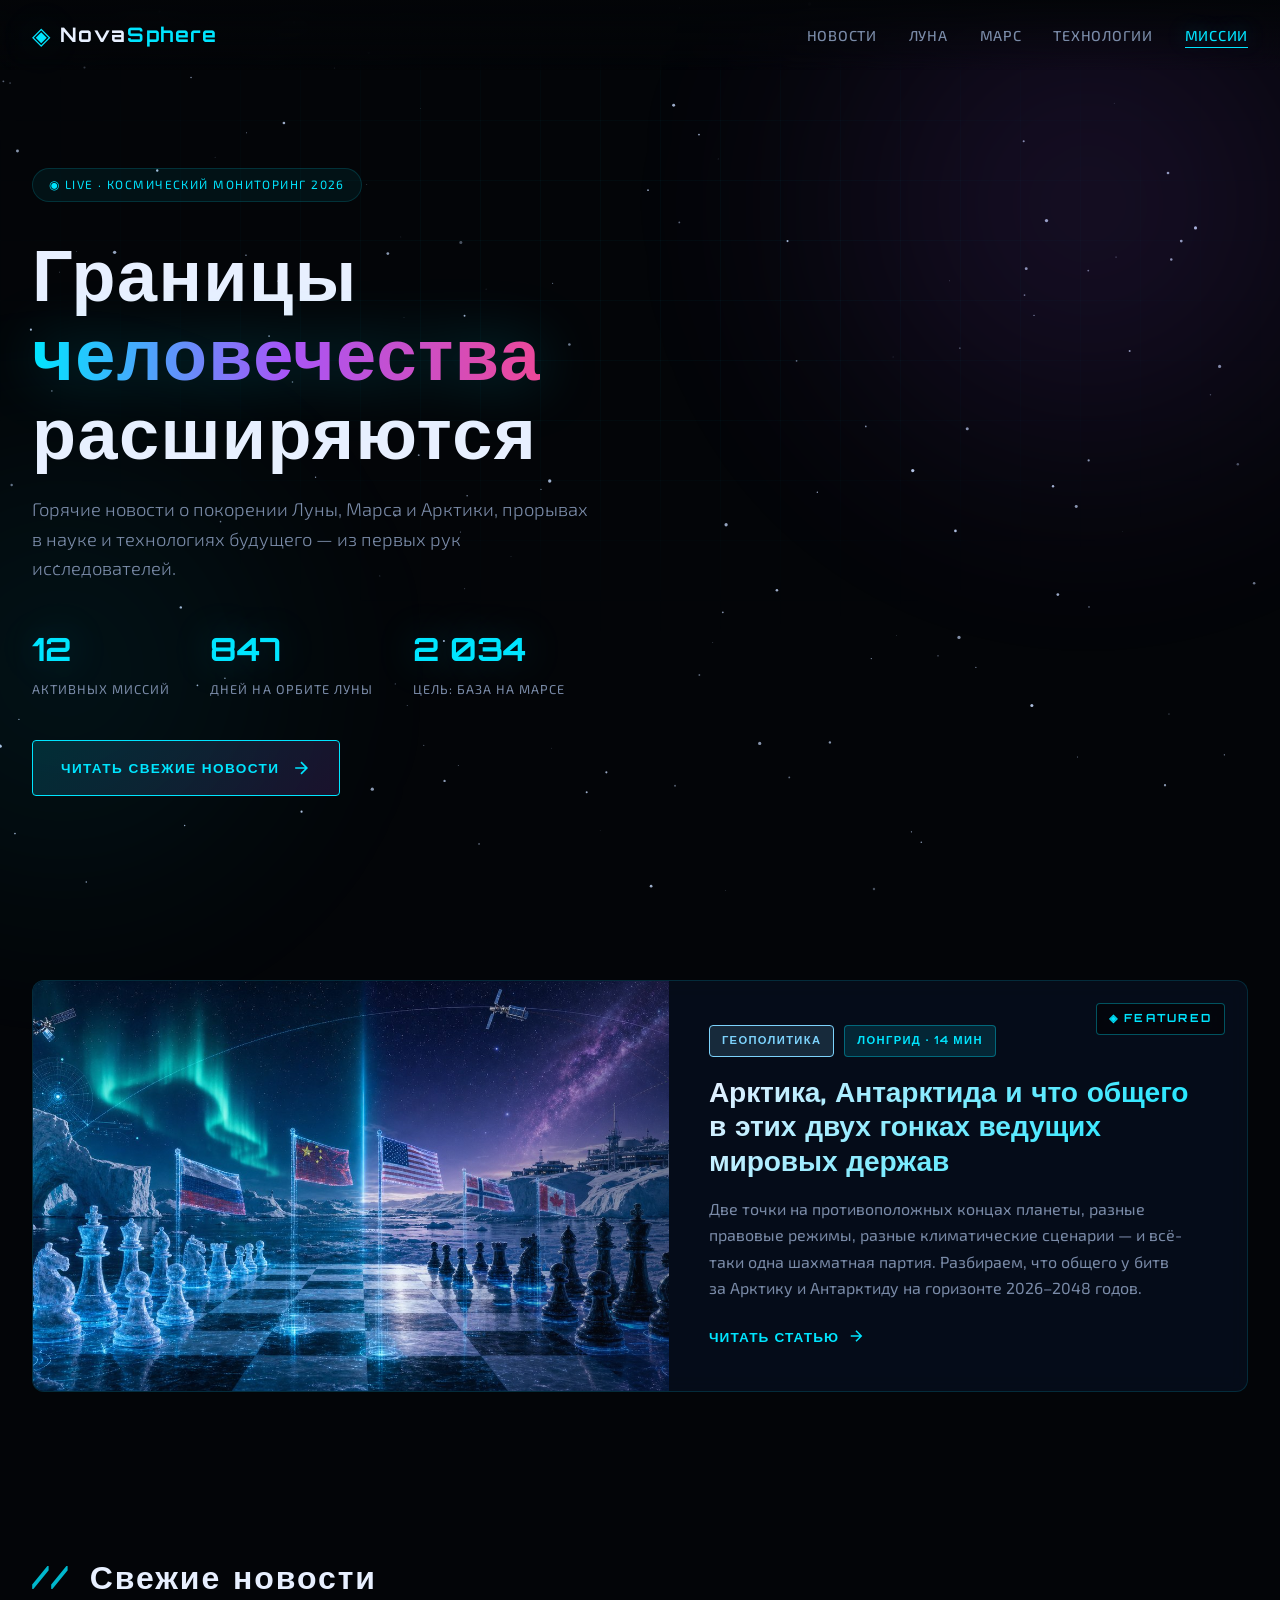
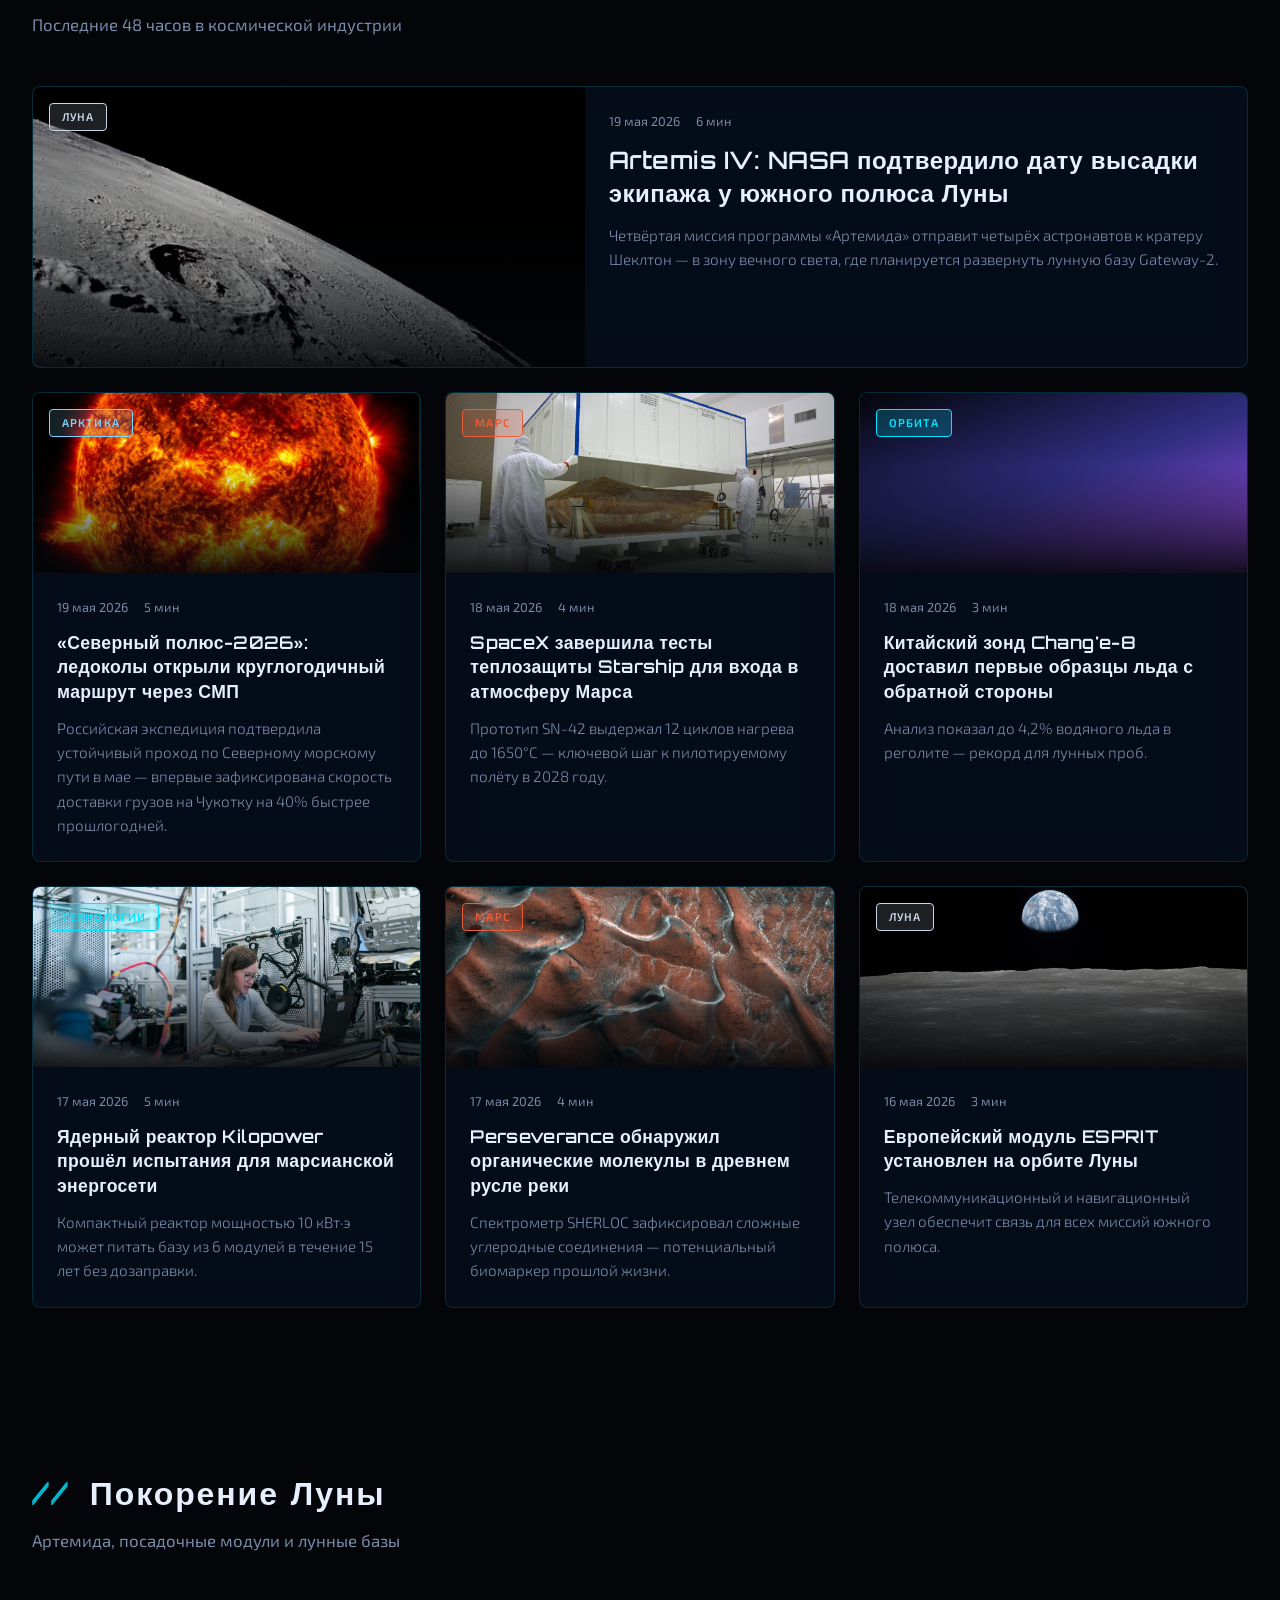
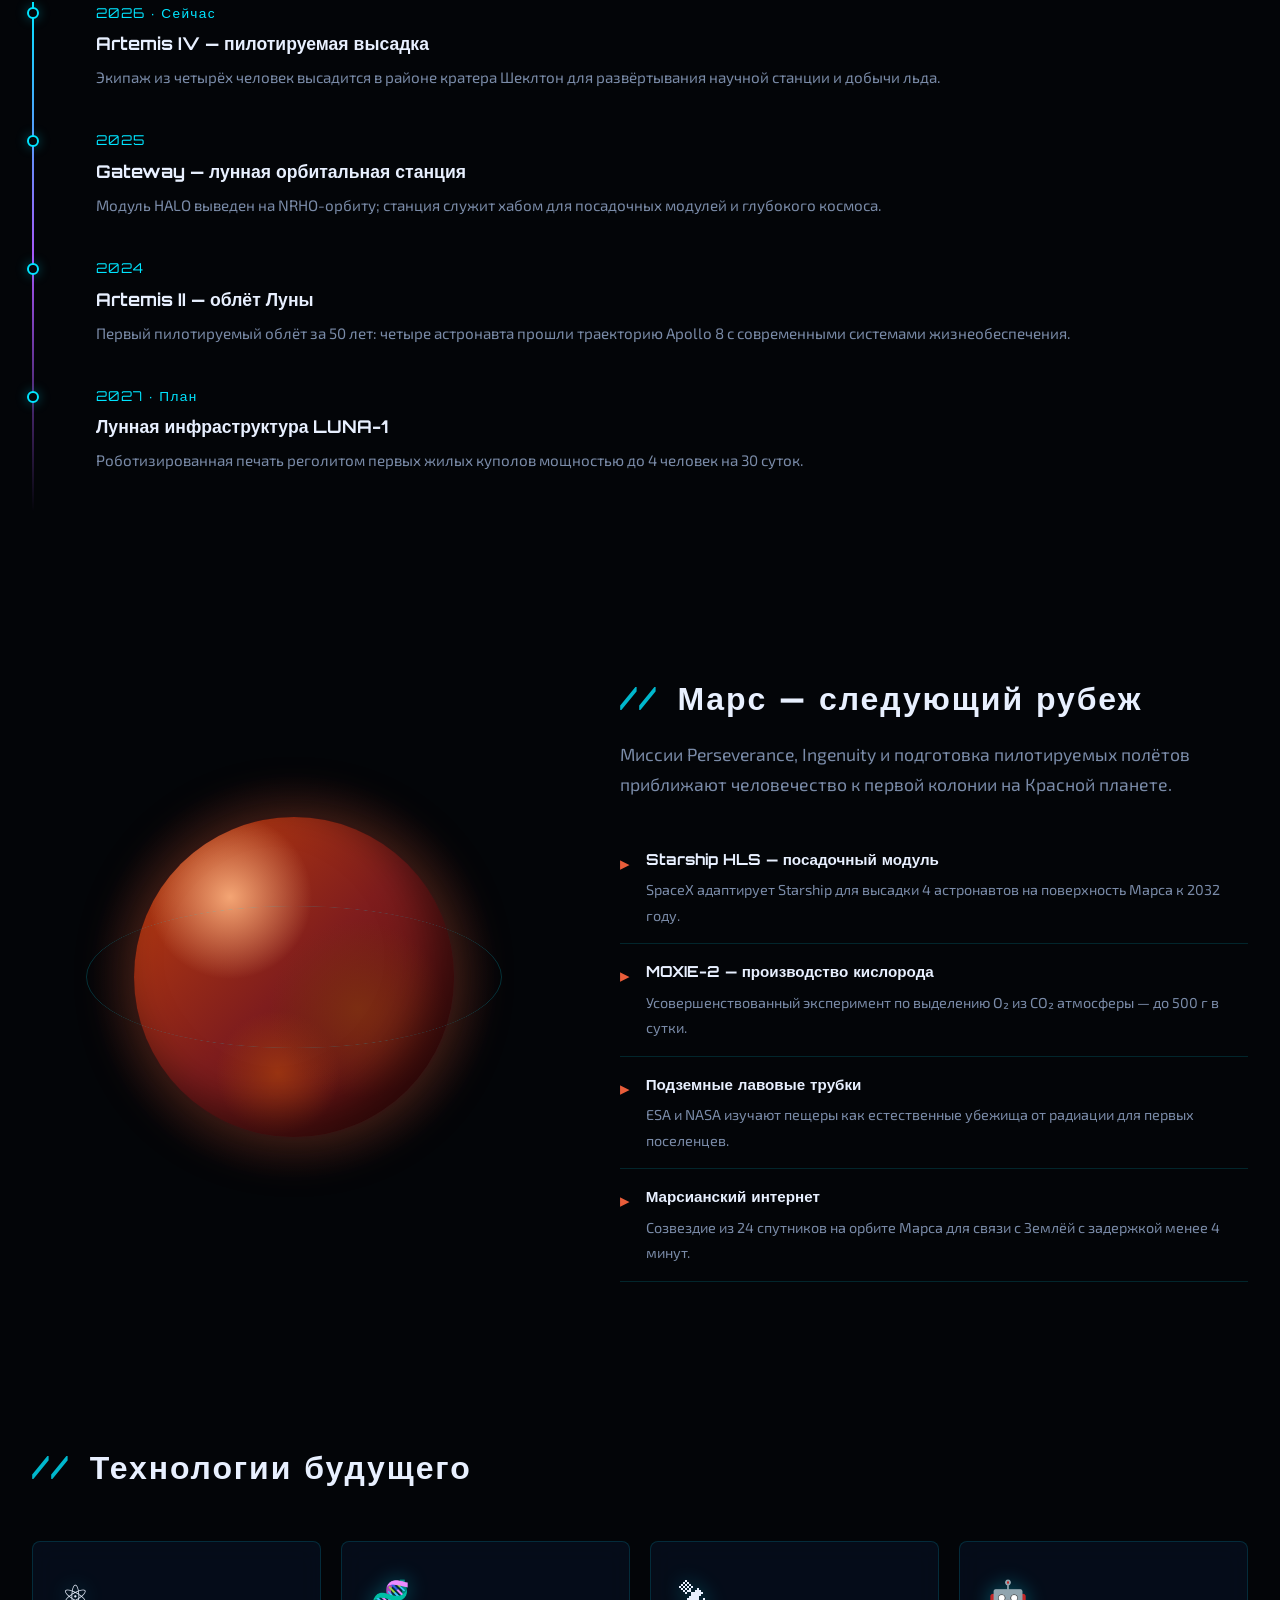
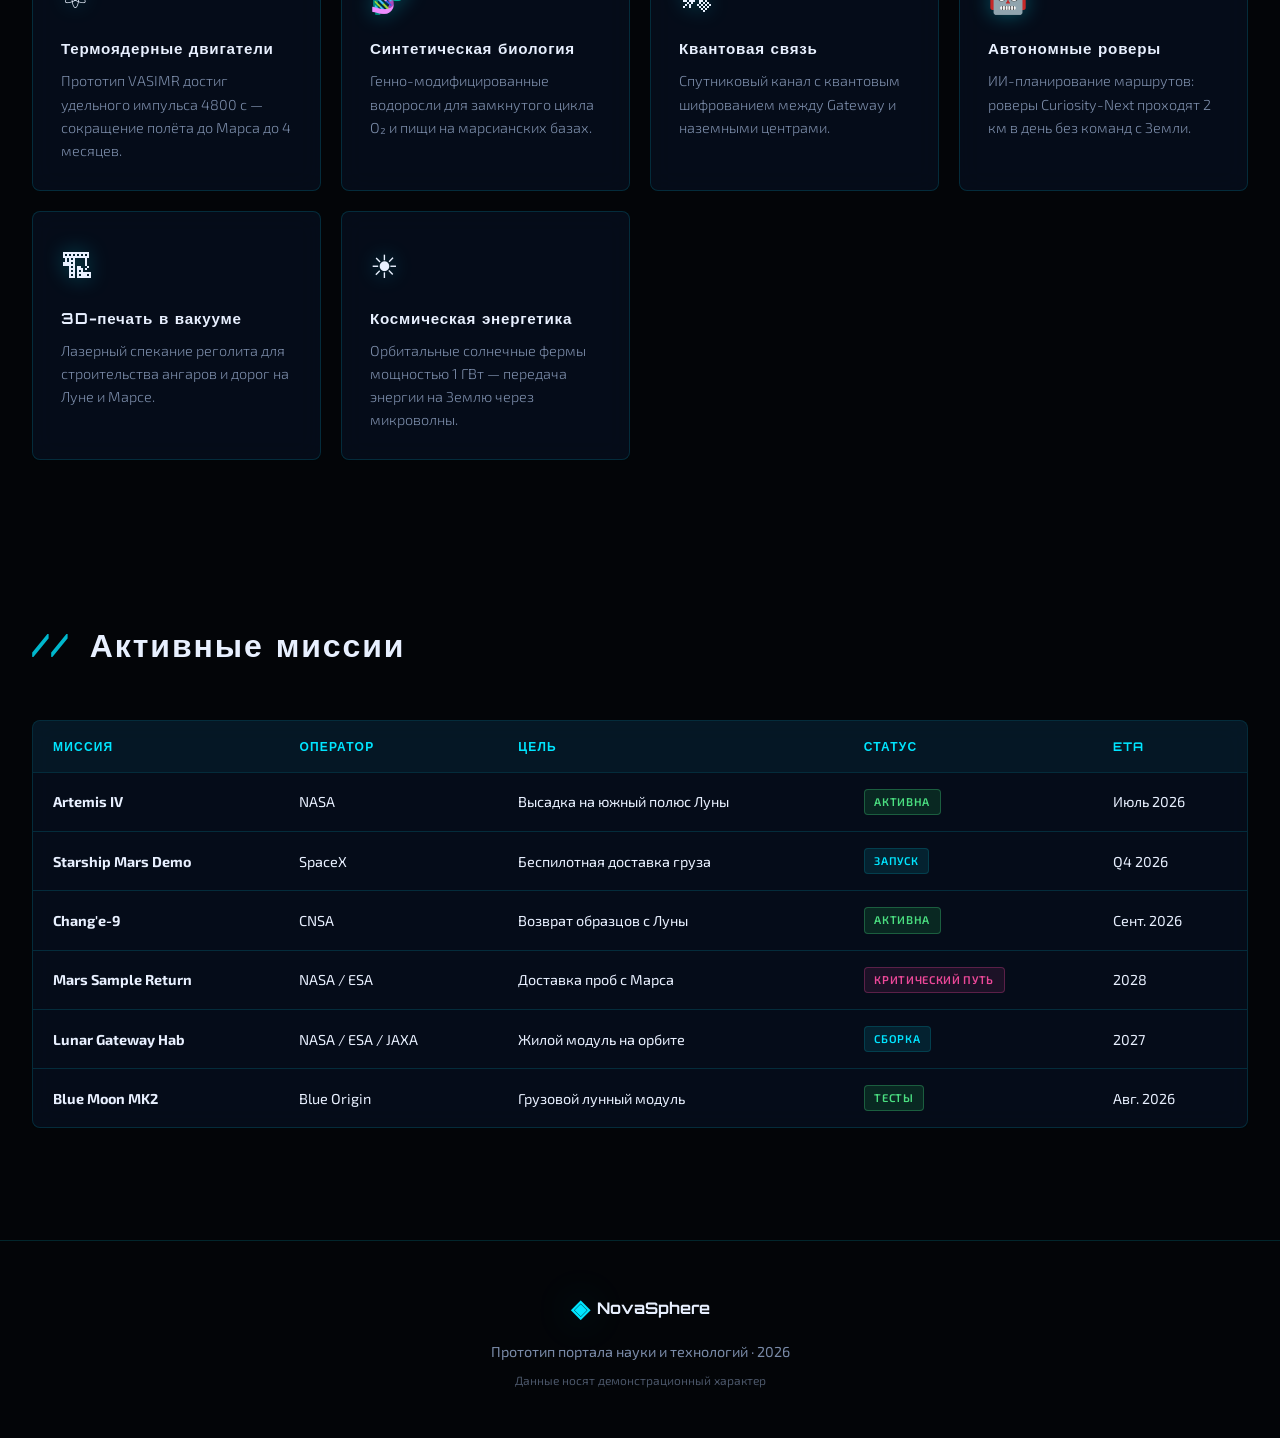
==== commit af75dff3: "Add long-read article 'Arctic, Antarctica and the great race' - New article page (article-arctic-ant" ====
--- a/index.html
+++ b/index.html
@@ -58,7 +58,6 @@
       </a>
       <ul class="nav-links">
         <li><a href="#news" class="active">Новости</a></li>
-        <li><a href="#profile">Профиль</a></li>
         <li><a href="#moon">Луна</a></li>
         <li><a href="#mars">Марс</a></li>
         <li><a href="#tech">Технологии</a></li>
@@ -104,6 +103,31 @@
       </a>
     </section>
 
+    <!-- ══ АНОНС ГЛАВНОЙ СТАТЬИ ══ -->
+    <section class="section featured-article-section">
+      <a href="article-arctic-antarctica.html" class="featured-article">
+        <div class="featured-article-img" style="background-image: url('images/article-cover.jpg');"></div>
+        <div class="featured-article-body">
+          <div class="featured-article-meta">
+            <span class="fa-chip arctic">Геополитика</span>
+            <span class="fa-chip">Лонгрид · 14 мин</span>
+          </div>
+          <h2 class="featured-article-title">
+            Арктика, Антарктида и&nbsp;что общего в&nbsp;этих двух гонках ведущих мировых держав
+          </h2>
+          <p class="featured-article-excerpt">
+            Две точки на&nbsp;противоположных концах планеты, разные правовые режимы, разные климатические сценарии&nbsp;— и&nbsp;всё-таки одна шахматная партия. Разбираем, что общего у&nbsp;битв за&nbsp;Арктику и&nbsp;Антарктиду на&nbsp;горизонте 2026–2048 годов.
+          </p>
+          <span class="featured-article-cta">
+            Читать статью
+            <svg width="18" height="18" viewBox="0 0 24 24" fill="none" stroke="currentColor" stroke-width="2">
+              <path d="M5 12h14M12 5l7 7-7 7"/>
+            </svg>
+          </span>
+        </div>
+      </a>
+    </section>
+
     <section id="news" class="section news-section">
       <div class="section-header">
         <h2 class="section-title">
@@ -112,153 +136,6 @@
         <p class="section-desc">Последние 48 часов в космической индустрии</p>
       </div>
       <div class="news-grid" id="news-grid"></div>
-    </section>
-
-    <section id="profile" class="section profile-section" aria-labelledby="profile-title">
-      <div class="section-header">
-        <h2 class="section-title" id="profile-title">
-          <span class="title-deco">//</span> Генератор космического профиля
-        </h2>
-        <p class="section-desc">
-          Узнайте, кем бы вы стали в экспедиции «Новые горизонты» — от инженера лунной базы
-          до архитектора марсианских куполов. Ответьте на несколько вопросов и получите
-          персональный постер.
-        </p>
-      </div>
-
-      <div class="profile-layout">
-        <form class="profile-form" id="profile-form" novalidate aria-describedby="profile-form-hint">
-          <p id="profile-form-hint" class="visually-hidden">
-            Введите имя или позывной и выберите три ответа, чтобы получить персональный космический профиль.
-          </p>
-
-          <div class="profile-field">
-            <label for="profile-name" class="profile-label">
-              <span class="profile-step">01</span> Ваше имя или позывной
-            </label>
-            <input
-              type="text"
-              id="profile-name"
-              name="profile-name"
-              class="profile-input"
-              placeholder="Например, Орион"
-              maxlength="32"
-              autocomplete="off"
-              required
-            />
-          </div>
-
-          <fieldset class="profile-field profile-question" data-question="environment">
-            <legend class="profile-label">
-              <span class="profile-step">02</span> Где вас тянет работать?
-            </legend>
-            <div class="profile-options" role="radiogroup" aria-label="Среда экспедиции">
-              <label class="profile-option">
-                <input type="radio" name="environment" value="moon" required />
-                <span>Лунная база у южного полюса</span>
-              </label>
-              <label class="profile-option">
-                <input type="radio" name="environment" value="mars" />
-                <span>Марсианский купол под красным небом</span>
-              </label>
-              <label class="profile-option">
-                <input type="radio" name="environment" value="orbit" />
-                <span>Орбитальная станция в невесомости</span>
-              </label>
-              <label class="profile-option">
-                <input type="radio" name="environment" value="arctic" />
-                <span>Полярная станция в Арктике</span>
-              </label>
-            </div>
-          </fieldset>
-
-          <fieldset class="profile-field profile-question" data-question="strength">
-            <legend class="profile-label">
-              <span class="profile-step">03</span> Что в вас сильнее всего?
-            </legend>
-            <div class="profile-options" role="radiogroup" aria-label="Сильная сторона">
-              <span class="visually-hidden">Выберите одно из качеств</span>
-              <label class="profile-option">
-                <input type="radio" name="strength" value="engineer" required />
-                <span>Инженерная смекалка — собрать из подручного</span>
-              </label>
-              <label class="profile-option">
-                <input type="radio" name="strength" value="analyst" />
-                <span>Холодный анализ — увидеть закономерность в данных</span>
-              </label>
-              <label class="profile-option">
-                <input type="radio" name="strength" value="dreamer" />
-                <span>Визионерство — представить то, чего ещё нет</span>
-              </label>
-              <label class="profile-option">
-                <input type="radio" name="strength" value="explorer" />
-                <span>Бесстрашие — первым ступить туда, где не был никто</span>
-              </label>
-            </div>
-          </fieldset>
-
-          <fieldset class="profile-field profile-question" data-question="mindset">
-            <legend class="profile-label">
-              <span class="profile-step">04</span> Ваше отношение к неизведанному
-            </legend>
-            <div class="profile-options" role="radiogroup" aria-label="Тип мышления">
-              <label class="profile-option">
-                <input type="radio" name="mindset" value="pioneer" required />
-                <span>Первопроходец — иду первым, остальные за мной</span>
-              </label>
-              <label class="profile-option">
-                <input type="radio" name="mindset" value="analyst" />
-                <span>Аналитик — проверяю гипотезы прежде чем верить</span>
-              </label>
-              <label class="profile-option">
-                <input type="radio" name="mindset" value="dreamer" />
-                <span>Мечтатель — двигаюсь к большой цели</span>
-              </label>
-              <label class="profile-option">
-                <input type="radio" name="mindset" value="skeptic" />
-                <span>Скептик — задаю неудобные вопросы догмам</span>
-              </label>
-            </div>
-          </fieldset>
-
-          <div class="profile-actions">
-            <button type="submit" class="cta-btn profile-submit">
-              <span>Сгенерировать профиль</span>
-              <svg width="20" height="20" viewBox="0 0 24 24" fill="none" stroke="currentColor" stroke-width="2" aria-hidden="true">
-                <path d="M5 12h14M12 5l7 7-7 7"/>
-              </svg>
-            </button>
-            <button type="reset" class="profile-reset" id="profile-reset">Сбросить</button>
-          </div>
-          <p class="profile-error" id="profile-error" role="alert" aria-live="polite"></p>
-        </form>
-
-        <div class="profile-result" id="profile-result" aria-live="polite" aria-atomic="true">
-          <div class="profile-poster profile-poster--empty" id="profile-poster">
-            <div class="poster-frame">
-              <div class="poster-watermark" aria-hidden="true">Новые горизонты · novasphere</div>
-              <div class="poster-empty">
-                <div class="poster-empty-icon" aria-hidden="true">◈</div>
-                <p class="poster-empty-text">
-                  Заполните анкету слева — здесь появится ваш персональный космический постер.
-                </p>
-              </div>
-            </div>
-          </div>
-          <div class="profile-share" id="profile-share" hidden>
-            <button type="button" class="profile-share-btn" data-action="copy-text">
-              <span aria-hidden="true">⧉</span> Скопировать текст
-            </button>
-            <button type="button" class="profile-share-btn" data-action="download">
-              <span aria-hidden="true">⬇</span> Сохранить постер
-            </button>
-            <button type="button" class="profile-share-btn" data-action="share">
-              <span aria-hidden="true">↗</span> Поделиться
-            </button>
-            <p class="profile-share-status" id="profile-share-status" role="status" aria-live="polite"></p>
-          </div>
-        </div>
-      </div>
     </section>
 
     <section id="moon" class="section moon-section">
--- a/styles.css
+++ b/styles.css
@@ -1,1277 +1,979 @@
-:root {
-  --bg-deep: #030508;
-  --bg-card: rgba(8, 16, 32, 0.72);
-  --cyan: #00e5ff;
-  --cyan-dim: rgba(0, 229, 255, 0.35);
-  --violet: #a855f7;
-  --magenta: #ec4899;
-  --mars: #e85d3a;
-  --moon: #c8d4e8;
-  --text: #e8f0ff;
-  --text-muted: #7a8ba8;
-  --border: rgba(0, 229, 255, 0.15);
-  --glow: 0 0 40px rgba(0, 229, 255, 0.25);
-  --font-display: "Orbitron", sans-serif;
-  --font-body: "Exo 2", sans-serif;
-}
-
-*,
-*::before,
-*::after {
-  box-sizing: border-box;
-  margin: 0;
-  padding: 0;
-}
-
-html {
-  scroll-behavior: smooth;
-}
-
-body {
-  font-family: var(--font-body);
-  background: var(--bg-deep);
-  color: var(--text);
-  line-height: 1.6;
-  overflow-x: hidden;
-  min-height: 100vh;
-}
-
-#starfield {
-  position: fixed;
-  inset: 0;
-  z-index: 0;
-  pointer-events: none;
-}
-
-.nebula {
-  position: fixed;
-  border-radius: 50%;
-  filter: blur(100px);
-  pointer-events: none;
-  z-index: 0;
-  opacity: 0.45;
-}
-
-.nebula-1 {
-  width: 60vw;
-  height: 60vw;
-  top: -20%;
-  right: -15%;
-  background: radial-gradient(circle, rgba(168, 85, 247, 0.35) 0%, transparent 70%);
-  animation: drift 25s ease-in-out infinite alternate;
-}
-
-.nebula-2 {
-  width: 50vw;
-  height: 50vw;
-  bottom: -10%;
-  left: -20%;
-  background: radial-gradient(circle, rgba(0, 229, 255, 0.2) 0%, transparent 70%);
-  animation: drift 30s ease-in-out infinite alternate-reverse;
-}
-
-.grid-overlay {
-  position: fixed;
-  inset: 0;
-  z-index: 0;
-  background-image:
-    linear-gradient(rgba(0, 229, 255, 0.03) 1px, transparent 1px),
-    linear-gradient(90deg, rgba(0, 229, 255, 0.03) 1px, transparent 1px);
-  background-size: 60px 60px;
-  mask-image: radial-gradient(ellipse 80% 60% at 50% 30%, black 20%, transparent 70%);
-  pointer-events: none;
-}
-
-@keyframes drift {
-  to { transform: translate(5%, 8%) scale(1.05); }
-}
-
-/* Header */
-.header {
-  position: fixed;
-  top: 0;
-  left: 0;
-  right: 0;
-  z-index: 100;
-  padding: 1rem 2rem;
-  background: linear-gradient(180deg, rgba(3, 5, 8, 0.95) 0%, transparent 100%);
-  backdrop-filter: blur(12px);
-}
-
-.nav {
-  max-width: 1280px;
-  margin: 0 auto;
-  display: flex;
-  align-items: center;
-  justify-content: space-between;
-  gap: 2rem;
-}
-
-.logo {
-  display: flex;
-  align-items: center;
-  gap: 0.6rem;
-  text-decoration: none;
-  color: var(--text);
-}
-
-.logo-icon {
-  font-size: 1.5rem;
-  color: var(--cyan);
-  text-shadow: var(--glow);
-}
-
-.logo-text {
-  font-family: var(--font-display);
-  font-weight: 700;
-  font-size: 1.25rem;
-  letter-spacing: 0.08em;
-}
-
-.logo-text span {
-  color: var(--cyan);
-}
-
-.nav-links {
-  display: flex;
-  list-style: none;
-  gap: 2rem;
-}
-
-.nav-links a {
-  color: var(--text-muted);
-  text-decoration: none;
-  font-size: 0.9rem;
-  font-weight: 500;
-  letter-spacing: 0.05em;
-  text-transform: uppercase;
-  transition: color 0.2s, text-shadow 0.2s;
-  position: relative;
-}
-
-.nav-links a::after {
-  content: "";
-  position: absolute;
-  bottom: -4px;
-  left: 0;
-  width: 0;
-  height: 1px;
-  background: var(--cyan);
-  transition: width 0.3s;
-}
-
-.nav-links a:hover,
-.nav-links a.active {
-  color: var(--cyan);
-  text-shadow: 0 0 20px var(--cyan-dim);
-}
-
-.nav-links a:hover::after,
-.nav-links a.active::after {
-  width: 100%;
-}
-
-.nav-toggle {
-  display: none;
-  flex-direction: column;
-  gap: 5px;
-  background: none;
-  border: 1px solid var(--border);
-  padding: 8px;
-  cursor: pointer;
-  border-radius: 4px;
-}
-
-.nav-toggle span {
-  display: block;
-  width: 22px;
-  height: 2px;
-  background: var(--cyan);
-}
-
-/* Main layout */
-main {
-  position: relative;
-  z-index: 1;
-}
-
-.section {
-  max-width: 1280px;
-  margin: 0 auto;
-  padding: 5rem 2rem;
-}
-
-.section-header {
-  margin-bottom: 3rem;
-}
-
-.section-title {
-  font-family: var(--font-display);
-  font-size: clamp(1.5rem, 3vw, 2rem);
-  font-weight: 700;
-  letter-spacing: 0.06em;
-  margin-bottom: 0.5rem;
-}
-
-.title-deco {
-  color: var(--cyan);
-  margin-right: 0.5rem;
-  opacity: 0.8;
-}
-
-.section-desc {
-  color: var(--text-muted);
-  font-size: 1.05rem;
-}
-
-/* Hero */
-.hero {
-  min-height: 100vh;
-  display: flex;
-  flex-direction: column;
-  justify-content: center;
-  align-items: flex-start;
-  padding: 8rem 2rem 4rem;
-  max-width: 1280px;
-  margin: 0 auto;
-  position: relative;
-}
-
-.hero-badge {
-  display: inline-flex;
-  align-items: center;
-  gap: 0.5rem;
-  padding: 0.4rem 1rem;
-  border: 1px solid var(--border);
-  border-radius: 999px;
-  font-size: 0.75rem;
-  letter-spacing: 0.12em;
-  text-transform: uppercase;
-  color: var(--cyan);
-  background: rgba(0, 229, 255, 0.06);
-  margin-bottom: 2rem;
-  animation: pulse-badge 3s ease-in-out infinite;
-}
-
-@keyframes pulse-badge {
-  0%, 100% { box-shadow: 0 0 0 0 rgba(0, 229, 255, 0.2); }
-  50% { box-shadow: 0 0 20px 2px rgba(0, 229, 255, 0.15); }
-}
-
-.hero-title {
-  font-family: var(--font-display);
-  font-size: clamp(2.5rem, 7vw, 4.5rem);
-  font-weight: 900;
-  line-height: 1.1;
-  letter-spacing: 0.02em;
-  margin-bottom: 1.5rem;
-}
-
-.hero-title .line {
-  display: block;
-}
-
-.hero-title .accent {
-  background: linear-gradient(90deg, var(--cyan), var(--violet), var(--magenta));
-  -webkit-background-clip: text;
-  background-clip: text;
-  -webkit-text-fill-color: transparent;
-  filter: drop-shadow(0 0 30px rgba(0, 229, 255, 0.3));
-}
-
-.hero-subtitle {
-  max-width: 560px;
-  font-size: 1.15rem;
-  color: var(--text-muted);
-  margin-bottom: 2.5rem;
-  font-weight: 300;
-}
-
-.hero-stats {
-  display: flex;
-  flex-wrap: wrap;
-  gap: 2.5rem;
-  margin-bottom: 2.5rem;
-}
-
-.stat-value {
-  display: block;
-  font-family: var(--font-display);
-  font-size: 2rem;
-  font-weight: 700;
-  color: var(--cyan);
-  text-shadow: var(--glow);
-}
-
-.stat-label {
-  font-size: 0.8rem;
-  color: var(--text-muted);
-  text-transform: uppercase;
-  letter-spacing: 0.08em;
-}
-
-.cta-btn {
-  display: inline-flex;
-  align-items: center;
-  gap: 0.75rem;
-  padding: 1rem 1.75rem;
-  background: linear-gradient(135deg, rgba(0, 229, 255, 0.15), rgba(168, 85, 247, 0.15));
-  border: 1px solid var(--cyan);
-  color: var(--cyan);
-  text-decoration: none;
-  font-family: var(--font-display);
-  font-size: 0.85rem;
-  font-weight: 600;
-  letter-spacing: 0.1em;
-  text-transform: uppercase;
-  border-radius: 4px;
-  transition: transform 0.2s, box-shadow 0.2s, background 0.2s;
-}
-
-.cta-btn:hover {
-  transform: translateY(-2px);
-  box-shadow: var(--glow);
-  background: linear-gradient(135deg, rgba(0, 229, 255, 0.25), rgba(168, 85, 247, 0.25));
-}
-
-/* News grid */
-.news-grid {
-  display: grid;
-  grid-template-columns: repeat(auto-fill, minmax(320px, 1fr));
-  gap: 1.5rem;
-}
-
-.news-card {
-  background: var(--bg-card);
-  border: 1px solid var(--border);
-  border-radius: 8px;
-  overflow: hidden;
-  backdrop-filter: blur(16px);
-  transition: transform 0.3s, border-color 0.3s, box-shadow 0.3s;
-  cursor: default;
-}
-
-.news-card:hover {
-  transform: translateY(-4px);
-  border-color: rgba(0, 229, 255, 0.4);
-  box-shadow: 0 12px 40px rgba(0, 0, 0, 0.4), var(--glow);
-}
-
-.news-card.featured {
-  grid-column: 1 / -1;
-  display: grid;
-  grid-template-columns: 1fr 1.2fr;
-}
-
-@media (max-width: 768px) {
-  .news-card.featured {
-    grid-template-columns: 1fr;
-  }
-}
-
-.news-image {
-  height: 180px;
-  position: relative;
-  overflow: hidden;
-  background: #0a1020;
-}
-
-.news-image img {
-  position: absolute;
-  inset: 0;
-  width: 100%;
-  height: 100%;
-  object-fit: cover;
-  object-position: center;
-  transition: transform 0.5s ease;
-}
-
-.news-card:hover .news-image img {
-  transform: scale(1.06);
-}
-
-.news-card.featured .news-image {
-  min-height: 280px;
-}
-
-.news-image::before {
-  content: "";
-  position: absolute;
-  inset: 0;
-  background: linear-gradient(180deg, transparent 40%, rgba(3, 5, 8, 0.9) 100%);
-  z-index: 1;
-}
-
-.news-image.moon {
-  background: linear-gradient(160deg, #1a1f3a 0%, #4a5568 40%, #c8d4e8 100%);
-}
-
-.news-image.mars {
-  background: linear-gradient(160deg, #1a0a08 0%, #7c2d12 50%, #e85d3a 100%);
-}
-
-.news-image.tech {
-  background: linear-gradient(160deg, #0a1628 0%, #1e3a5f 50%, #00e5ff 100%);
-}
-
-.news-image.orbit {
-  background: linear-gradient(160deg, #030508 0%, #312e81 50%, #a855f7 100%);
-}
-
-.news-image.arctic {
-  background: linear-gradient(160deg, #030508 0%, #0c4a6e 40%, #7dd3fc 100%);
-}
-
-.news-tag.arctic {
-  background: rgba(125, 211, 252, 0.15);
-  border-color: #7dd3fc;
-  color: #7dd3fc;
-}
-
-.news-tag {
-  position: absolute;
-  top: 1rem;
-  left: 1rem;
-  z-index: 3;
-  padding: 0.25rem 0.75rem;
-  font-size: 0.7rem;
-  font-weight: 600;
-  letter-spacing: 0.1em;
-  text-transform: uppercase;
-  border-radius: 4px;
-  background: rgba(0, 229, 255, 0.2);
-  border: 1px solid var(--cyan);
-  color: var(--cyan);
-}
-
-.news-tag.mars { background: rgba(232, 93, 58, 0.2); border-color: var(--mars); color: var(--mars); }
-.news-tag.moon { background: rgba(200, 212, 232, 0.15); border-color: var(--moon); color: var(--moon); }
-
-.news-body {
-  padding: 1.5rem;
-}
-
-.news-meta {
-  display: flex;
-  gap: 1rem;
-  font-size: 0.8rem;
-  color: var(--text-muted);
-  margin-bottom: 0.75rem;
-}
-
-.news-title {
-  font-family: var(--font-display);
-  font-size: 1.1rem;
-  font-weight: 600;
-  line-height: 1.4;
-  margin-bottom: 0.75rem;
-  letter-spacing: 0.02em;
-}
-
-.news-card.featured .news-title {
-  font-size: 1.5rem;
-}
-
-.news-excerpt {
-  font-size: 0.95rem;
-  color: var(--text-muted);
-  font-weight: 300;
-}
-
-/* Cosmic profile generator */
-.visually-hidden {
-  position: absolute;
-  width: 1px;
-  height: 1px;
-  padding: 0;
-  margin: -1px;
-  overflow: hidden;
-  clip: rect(0, 0, 0, 0);
-  white-space: nowrap;
-  border: 0;
-}
-
-.profile-section {
-  position: relative;
-}
-
-.profile-layout {
-  display: grid;
-  grid-template-columns: minmax(0, 1fr) minmax(0, 1.05fr);
-  gap: 2.5rem;
-  align-items: start;
-}
-
-@media (max-width: 960px) {
-  .profile-layout {
-    grid-template-columns: 1fr;
-  }
-}
-
-.profile-form {
-  background: var(--bg-card);
-  border: 1px solid var(--border);
-  border-radius: 12px;
-  padding: 2rem;
-  backdrop-filter: blur(16px);
-  display: flex;
-  flex-direction: column;
-  gap: 1.5rem;
-}
-
-.profile-field {
-  border: none;
-  display: flex;
-  flex-direction: column;
-  gap: 0.75rem;
-}
-
-.profile-label {
-  display: flex;
-  align-items: baseline;
-  gap: 0.6rem;
-  font-family: var(--font-display);
-  font-size: 0.85rem;
-  text-transform: uppercase;
-  letter-spacing: 0.08em;
-  color: var(--text);
-}
-
-.profile-step {
-  font-size: 0.75rem;
-  color: var(--cyan);
-  letter-spacing: 0.12em;
-}
-
-.profile-input {
-  width: 100%;
-  padding: 0.85rem 1rem;
-  background: rgba(3, 5, 8, 0.6);
-  border: 1px solid var(--border);
-  border-radius: 6px;
-  color: var(--text);
-  font-family: var(--font-body);
-  font-size: 1rem;
-  transition: border-color 0.2s, box-shadow 0.2s;
-}
-
-.profile-input::placeholder {
-  color: var(--text-muted);
-}
-
-.profile-input:focus,
-.profile-input:focus-visible {
-  outline: none;
-  border-color: var(--cyan);
-  box-shadow: 0 0 0 3px rgba(0, 229, 255, 0.18);
-}
-
-.profile-options {
-  display: grid;
-  grid-template-columns: repeat(auto-fit, minmax(220px, 1fr));
-  gap: 0.6rem;
-}
-
-.profile-option {
-  position: relative;
-  display: flex;
-  align-items: center;
-  gap: 0.65rem;
-  padding: 0.75rem 0.9rem;
-  border: 1px solid var(--border);
-  border-radius: 6px;
-  background: rgba(3, 5, 8, 0.45);
-  cursor: pointer;
-  font-size: 0.92rem;
-  color: var(--text-muted);
-  transition: border-color 0.2s, background 0.2s, color 0.2s, transform 0.15s;
-}
-
-.profile-option:hover {
-  border-color: rgba(0, 229, 255, 0.5);
-  color: var(--text);
-}
-
-.profile-option input {
-  appearance: none;
-  -webkit-appearance: none;
-  width: 14px;
-  height: 14px;
-  border-radius: 50%;
-  border: 1.5px solid var(--cyan-dim);
-  background: transparent;
-  flex-shrink: 0;
-  cursor: pointer;
-  position: relative;
-  transition: border-color 0.2s, box-shadow 0.2s;
-}
-
-.profile-option input:checked {
-  border-color: var(--cyan);
-  box-shadow: inset 0 0 0 3px var(--cyan), 0 0 12px var(--cyan-dim);
-}
-
-.profile-option:has(input:checked) {
-  border-color: var(--cyan);
-  background: rgba(0, 229, 255, 0.08);
-  color: var(--text);
-}
-
-.profile-option input:focus-visible {
-  outline: 2px solid var(--cyan);
-  outline-offset: 2px;
-}
-
-.profile-actions {
-  display: flex;
-  align-items: center;
-  gap: 1rem;
-  flex-wrap: wrap;
-}
-
-.profile-submit {
-  border-radius: 6px;
-  cursor: pointer;
-  font-family: var(--font-display);
-}
-
-.profile-reset {
-  background: transparent;
-  border: 1px solid var(--border);
-  color: var(--text-muted);
-  padding: 0.85rem 1.25rem;
-  font-family: var(--font-display);
-  font-size: 0.8rem;
-  letter-spacing: 0.1em;
-  text-transform: uppercase;
-  border-radius: 6px;
-  cursor: pointer;
-  transition: color 0.2s, border-color 0.2s;
-}
-
-.profile-reset:hover,
-.profile-reset:focus-visible {
-  color: var(--text);
-  border-color: var(--cyan-dim);
-  outline: none;
-}
-
-.profile-error {
-  min-height: 1.2em;
-  font-size: 0.85rem;
-  color: var(--magenta);
-}
-
-.profile-result {
-  display: flex;
-  flex-direction: column;
-  gap: 1rem;
-  position: sticky;
-  top: 6rem;
-}
-
-.profile-poster {
-  position: relative;
-  border-radius: 14px;
-  overflow: hidden;
-  border: 1px solid var(--border);
-  background:
-    radial-gradient(circle at 20% 15%, rgba(168, 85, 247, 0.35) 0%, transparent 55%),
-    radial-gradient(circle at 80% 85%, rgba(0, 229, 255, 0.3) 0%, transparent 55%),
-    linear-gradient(160deg, #06091a 0%, #030508 60%, #0a0418 100%);
-  min-height: 480px;
-  box-shadow: 0 18px 60px rgba(0, 0, 0, 0.55);
-  transition: transform 0.4s ease, box-shadow 0.4s ease;
-}
-
-.profile-poster:not(.profile-poster--empty) {
-  box-shadow: 0 22px 80px rgba(0, 0, 0, 0.65), 0 0 60px rgba(0, 229, 255, 0.18);
-}
-
-.poster-frame {
-  position: relative;
-  padding: 2rem 1.75rem;
-  display: flex;
-  flex-direction: column;
-  height: 100%;
-  min-height: 480px;
-  gap: 1.2rem;
-}
-
-.poster-frame::before {
-  content: "";
-  position: absolute;
-  inset: 14px;
-  border: 1px solid rgba(0, 229, 255, 0.25);
-  border-radius: 10px;
-  pointer-events: none;
-}
-
-.poster-frame::after {
-  content: "";
-  position: absolute;
-  inset: 0;
-  background-image:
-    radial-gradient(1px 1px at 20% 30%, rgba(255, 255, 255, 0.6), transparent),
-    radial-gradient(1px 1px at 75% 20%, rgba(255, 255, 255, 0.5), transparent),
-    radial-gradient(1px 1px at 60% 70%, rgba(255, 255, 255, 0.45), transparent),
-    radial-gradient(1.5px 1.5px at 35% 80%, rgba(255, 255, 255, 0.6), transparent),
-    radial-gradient(1px 1px at 90% 55%, rgba(255, 255, 255, 0.4), transparent);
-  pointer-events: none;
-  opacity: 0.7;
-}
-
-.poster-empty {
-  margin: auto;
-  text-align: center;
-  color: var(--text-muted);
-  max-width: 260px;
-  position: relative;
-  z-index: 1;
-}
-
-.poster-empty-icon {
-  font-size: 2.4rem;
-  color: var(--cyan);
-  margin-bottom: 0.75rem;
-  text-shadow: var(--glow);
-}
-
-.poster-empty-text {
-  font-size: 0.95rem;
-}
-
-.poster-watermark {
-  position: absolute;
-  bottom: 18px;
-  right: 18px;
-  font-family: var(--font-display);
-  font-size: 0.7rem;
-  letter-spacing: 0.14em;
-  text-transform: uppercase;
-  color: rgba(232, 240, 255, 0.35);
-  border: 1px solid rgba(0, 229, 255, 0.25);
-  padding: 0.3rem 0.6rem;
-  border-radius: 999px;
-  background: rgba(3, 5, 8, 0.55);
-  backdrop-filter: blur(6px);
-  z-index: 3;
-}
-
-.poster-watermark::before {
-  content: "◈ ";
-  color: var(--cyan);
-}
-
-.poster-header {
-  position: relative;
-  z-index: 1;
-  display: flex;
-  align-items: center;
-  justify-content: space-between;
-  gap: 1rem;
-  text-transform: uppercase;
-  font-family: var(--font-display);
-  font-size: 0.7rem;
-  letter-spacing: 0.18em;
-  color: var(--cyan);
-}
-
-.poster-id {
-  color: var(--text-muted);
-}
-
-.poster-role-block {
-  position: relative;
-  z-index: 1;
-  margin-top: 0.5rem;
-}
-
-.poster-callsign {
-  font-family: var(--font-display);
-  font-size: 0.85rem;
-  letter-spacing: 0.1em;
-  text-transform: uppercase;
-  color: var(--text-muted);
-  margin-bottom: 0.35rem;
-}
-
-.poster-role {
-  font-family: var(--font-display);
-  font-size: clamp(1.5rem, 2.4vw, 2.1rem);
-  font-weight: 900;
-  line-height: 1.1;
-  letter-spacing: 0.02em;
-  background: linear-gradient(90deg, var(--cyan), var(--violet), var(--magenta));
-  -webkit-background-clip: text;
-  background-clip: text;
-  -webkit-text-fill-color: transparent;
-  filter: drop-shadow(0 0 24px rgba(0, 229, 255, 0.25));
-}
-
-.poster-slogan {
-  position: relative;
-  z-index: 1;
-  font-style: italic;
-  color: var(--text);
-  font-size: 1.05rem;
-  border-left: 2px solid var(--cyan);
-  padding-left: 0.85rem;
-}
-
-.poster-mission {
-  position: relative;
-  z-index: 1;
-  color: var(--text-muted);
-  font-size: 0.95rem;
-  line-height: 1.55;
-}
-
-.poster-stats {
-  position: relative;
-  z-index: 1;
-  display: grid;
-  grid-template-columns: repeat(2, minmax(0, 1fr));
-  gap: 0.75rem;
-  margin-top: auto;
-}
-
-.poster-stat {
-  border: 1px solid rgba(0, 229, 255, 0.18);
-  border-radius: 8px;
-  padding: 0.65rem 0.85rem;
-  background: rgba(3, 5, 8, 0.55);
-}
-
-.poster-stat-label {
-  display: block;
-  font-family: var(--font-display);
-  font-size: 0.62rem;
-  letter-spacing: 0.16em;
-  text-transform: uppercase;
-  color: var(--cyan);
-  margin-bottom: 0.25rem;
-}
-
-.poster-stat-value {
-  display: block;
-  font-size: 0.92rem;
-  color: var(--text);
-  font-weight: 500;
-}
-
-.poster-traits {
-  position: relative;
-  z-index: 1;
-  display: flex;
-  flex-wrap: wrap;
-  gap: 0.4rem;
-}
-
-.poster-trait {
-  font-size: 0.75rem;
-  font-family: var(--font-display);
-  letter-spacing: 0.08em;
-  text-transform: uppercase;
-  padding: 0.3rem 0.7rem;
-  border-radius: 999px;
-  border: 1px solid var(--border);
-  background: rgba(0, 229, 255, 0.06);
-  color: var(--cyan);
-}
-
-.profile-poster.is-animating {
-  animation: poster-in 0.6s ease-out;
-}
-
-@keyframes poster-in {
-  from { opacity: 0; transform: translateY(18px) scale(0.98); }
-  to   { opacity: 1; transform: translateY(0)   scale(1); }
-}
-
-.profile-share {
-  display: flex;
-  flex-wrap: wrap;
-  gap: 0.6rem;
-  align-items: center;
-}
-
-.profile-share-btn {
-  background: rgba(0, 229, 255, 0.08);
-  border: 1px solid var(--border);
-  color: var(--text);
-  font-family: var(--font-display);
-  font-size: 0.78rem;
-  letter-spacing: 0.1em;
-  text-transform: uppercase;
-  padding: 0.7rem 1rem;
-  border-radius: 6px;
-  cursor: pointer;
-  display: inline-flex;
-  align-items: center;
-  gap: 0.4rem;
-  transition: border-color 0.2s, background 0.2s, color 0.2s, transform 0.15s;
-}
-
-.profile-share-btn:hover,
-.profile-share-btn:focus-visible {
-  border-color: var(--cyan);
-  background: rgba(0, 229, 255, 0.15);
-  color: var(--cyan);
-  outline: none;
-  transform: translateY(-1px);
-}
-
-.profile-share-status {
-  flex-basis: 100%;
-  font-size: 0.82rem;
-  color: var(--text-muted);
-  min-height: 1.2em;
-}
-
-/* Timeline */
-.timeline {
-  position: relative;
-  padding-left: 2rem;
-}
-
-.timeline::before {
-  content: "";
-  position: absolute;
-  left: 0;
-  top: 0;
-  bottom: 0;
-  width: 2px;
-  background: linear-gradient(180deg, var(--cyan), var(--violet), transparent);
-}
-
-.timeline-item {
-  position: relative;
-  padding: 0 0 2.5rem 2rem;
-}
-
-.timeline-item::before {
-  content: "";
-  position: absolute;
-  left: -2rem;
-  top: 0.35rem;
-  width: 12px;
-  height: 12px;
-  margin-left: -5px;
-  border-radius: 50%;
-  background: var(--bg-deep);
-  border: 2px solid var(--cyan);
-  box-shadow: 0 0 12px var(--cyan-dim);
-}
-
-.timeline-year {
-  font-family: var(--font-display);
-  font-size: 0.85rem;
-  color: var(--cyan);
-  letter-spacing: 0.1em;
-  margin-bottom: 0.35rem;
-}
-
-.timeline-title {
-  font-family: var(--font-display);
-  font-size: 1.1rem;
-  margin-bottom: 0.5rem;
-}
-
-.timeline-text {
-  color: var(--text-muted);
-  font-size: 0.95rem;
-}
-
-/* Mars section */
-.planet-showcase {
-  display: grid;
-  grid-template-columns: 1fr 1.2fr;
-  gap: 4rem;
-  align-items: center;
-}
-
-@media (max-width: 900px) {
-  .planet-showcase {
-    grid-template-columns: 1fr;
-  }
-}
-
-.planet-visual {
-  position: relative;
-  width: min(320px, 80vw);
-  aspect-ratio: 1;
-  margin: 0 auto;
-}
-
-.planet-glow {
-  position: absolute;
-  inset: -20%;
-  border-radius: 50%;
-  background: radial-gradient(circle, rgba(232, 93, 58, 0.4) 0%, transparent 65%);
-  animation: planet-pulse 4s ease-in-out infinite;
-}
-
-@keyframes planet-pulse {
-  0%, 100% { opacity: 0.6; transform: scale(1); }
-  50% { opacity: 1; transform: scale(1.05); }
-}
-
-.planet-surface {
-  position: absolute;
-  inset: 0;
-  border-radius: 50%;
-  background:
-    radial-gradient(circle at 30% 25%, #f4a574 0%, transparent 25%),
-    radial-gradient(circle at 70% 60%, #7c2d12 0%, transparent 30%),
-    radial-gradient(circle at 45% 80%, #9a3412 0%, transparent 20%),
-    linear-gradient(135deg, #c2410c 0%, #7f1d1d 50%, #450a0a 100%);
-  box-shadow:
-    inset -20px -20px 40px rgba(0, 0, 0, 0.5),
-    0 0 60px rgba(232, 93, 58, 0.3);
-}
-
-.orbit-ring {
-  position: absolute;
-  inset: -15%;
-  border: 1px solid rgba(0, 229, 255, 0.2);
-  border-radius: 50%;
-  transform: rotateX(70deg);
-  animation: ring-spin 20s linear infinite;
-}
-
-@keyframes ring-spin {
-  to { transform: rotateX(70deg) rotateZ(360deg); }
-}
-
-.mars-lead {
-  color: var(--text-muted);
-  font-size: 1.1rem;
-  margin: 1rem 0 2rem;
-  line-height: 1.7;
-}
-
-.mars-highlights {
-  list-style: none;
-}
-
-.mars-highlights li {
-  display: flex;
-  gap: 1rem;
-  padding: 1rem 0;
-  border-bottom: 1px solid var(--border);
-  align-items: flex-start;
-}
-
-.mars-highlights li::before {
-  content: "▸";
-  color: var(--mars);
-  font-size: 1.2rem;
-  flex-shrink: 0;
-}
-
-.mars-highlights strong {
-  display: block;
-  font-family: var(--font-display);
-  font-size: 0.95rem;
-  margin-bottom: 0.25rem;
-  color: var(--text);
-}
-
-.mars-highlights span {
-  font-size: 0.9rem;
-  color: var(--text-muted);
-}
-
-/* Tech cards */
-.tech-cards {
-  display: grid;
-  grid-template-columns: repeat(auto-fill, minmax(260px, 1fr));
-  gap: 1.25rem;
-}
-
-.tech-card {
-  padding: 1.75rem;
-  background: var(--bg-card);
-  border: 1px solid var(--border);
-  border-radius: 8px;
-  backdrop-filter: blur(12px);
-  transition: border-color 0.3s, transform 0.3s;
-}
-
-.tech-card:hover {
-  border-color: rgba(168, 85, 247, 0.5);
-  transform: translateY(-3px);
-}
-
-.tech-icon {
-  font-size: 2rem;
-  margin-bottom: 1rem;
-  filter: drop-shadow(0 0 10px var(--cyan-dim));
-}
-
-.tech-card h3 {
-  font-family: var(--font-display);
-  font-size: 0.95rem;
-  letter-spacing: 0.05em;
-  margin-bottom: 0.5rem;
-}
-
-.tech-card p {
-  font-size: 0.9rem;
-  color: var(--text-muted);
-  font-weight: 300;
-}
-
-/* Missions table */
-.missions-table-wrap {
-  overflow-x: auto;
-  border: 1px solid var(--border);
-  border-radius: 8px;
-  background: var(--bg-card);
-  backdrop-filter: blur(12px);
-}
-
-.missions-table {
-  width: 100%;
-  border-collapse: collapse;
-  font-size: 0.9rem;
-}
-
-.missions-table th,
-.missions-table td {
-  padding: 1rem 1.25rem;
-  text-align: left;
-  border-bottom: 1px solid var(--border);
-}
-
-.missions-table th {
-  font-family: var(--font-display);
-  font-size: 0.75rem;
-  letter-spacing: 0.1em;
-  text-transform: uppercase;
-  color: var(--cyan);
-  background: rgba(0, 229, 255, 0.05);
-}
-
-.missions-table tr:last-child td {
-  border-bottom: none;
-}
-
-.missions-table tr:hover td {
-  background: rgba(0, 229, 255, 0.03);
-}
-
-.status-badge {
-  display: inline-block;
-  padding: 0.2rem 0.6rem;
-  font-size: 0.7rem;
-  font-weight: 600;
-  letter-spacing: 0.06em;
-  text-transform: uppercase;
-  border-radius: 4px;
-}
-
-.status-badge.active {
-  background: rgba(34, 197, 94, 0.15);
-  color: #4ade80;
-  border: 1px solid rgba(74, 222, 128, 0.3);
-}
-
-.status-badge.planned {
-  background: rgba(0, 229, 255, 0.1);
-  color: var(--cyan);
-  border: 1px solid var(--border);
-}
-
-.status-badge.critical {
-  background: rgba(236, 72, 153, 0.1);
-  color: var(--magenta);
-  border: 1px solid rgba(236, 72, 153, 0.3);
-}
-
-/* Footer */
-.footer {
-  position: relative;
-  z-index: 1;
-  border-top: 1px solid var(--border);
-  padding: 3rem 2rem;
-  margin-top: 2rem;
-}
-
-.footer-inner {
-  max-width: 1280px;
-  margin: 0 auto;
-  text-align: center;
-}
-
-.footer-brand {
-  display: flex;
-  align-items: center;
-  justify-content: center;
-  gap: 0.5rem;
-  font-family: var(--font-display);
-  font-weight: 700;
-  margin-bottom: 0.75rem;
-}
-
-.footer-brand .logo-icon {
-  color: var(--cyan);
-}
-
-.footer-tagline {
-  color: var(--text-muted);
-  font-size: 0.9rem;
-}
-
-.footer-note {
-  margin-top: 0.5rem;
-  font-size: 0.75rem;
-  color: var(--text-muted);
-  opacity: 0.6;
-}
-
-/* Reveal animation */
-.reveal {
-  opacity: 0;
-  transform: translateY(24px);
-  transition: opacity 0.6s ease, transform 0.6s ease;
-}
-
-.reveal.visible {
-  opacity: 1;
-  transform: translateY(0);
-}
-
-/* Mobile */
-@media (max-width: 768px) {
-  .nav-links {
-    display: none;
-    position: absolute;
-    top: 100%;
-    left: 0;
-    right: 0;
-    flex-direction: column;
-    padding: 1.5rem 2rem;
-    background: rgba(3, 5, 8, 0.98);
-    border-bottom: 1px solid var(--border);
-    gap: 1rem;
-  }
-
-  .nav-links.open {
-    display: flex;
-  }
-
-  .nav-toggle {
-    display: flex;
-  }
-
-  .hero-stats {
-    gap: 1.5rem;
-  }
-
-  .missions-table th:nth-child(3),
-  .missions-table td:nth-child(3) {
-    display: none;
-  }
-}
+:root {
+  --bg-deep: #030508;
+  --bg-card: rgba(8, 16, 32, 0.72);
+  --cyan: #00e5ff;
+  --cyan-dim: rgba(0, 229, 255, 0.35);
+  --violet: #a855f7;
+  --magenta: #ec4899;
+  --mars: #e85d3a;
+  --moon: #c8d4e8;
+  --text: #e8f0ff;
+  --text-muted: #7a8ba8;
+  --border: rgba(0, 229, 255, 0.15);
+  --glow: 0 0 40px rgba(0, 229, 255, 0.25);
+  --font-display: "Orbitron", sans-serif;
+  --font-body: "Exo 2", sans-serif;
+}
+
+*,
+*::before,
+*::after {
+  box-sizing: border-box;
+  margin: 0;
+  padding: 0;
+}
+
+html {
+  scroll-behavior: smooth;
+}
+
+body {
+  font-family: var(--font-body);
+  background: var(--bg-deep);
+  color: var(--text);
+  line-height: 1.6;
+  overflow-x: hidden;
+  min-height: 100vh;
+}
+
+#starfield {
+  position: fixed;
+  inset: 0;
+  z-index: 0;
+  pointer-events: none;
+}
+
+.nebula {
+  position: fixed;
+  border-radius: 50%;
+  filter: blur(100px);
+  pointer-events: none;
+  z-index: 0;
+  opacity: 0.45;
+}
+
+.nebula-1 {
+  width: 60vw;
+  height: 60vw;
+  top: -20%;
+  right: -15%;
+  background: radial-gradient(circle, rgba(168, 85, 247, 0.35) 0%, transparent 70%);
+  animation: drift 25s ease-in-out infinite alternate;
+}
+
+.nebula-2 {
+  width: 50vw;
+  height: 50vw;
+  bottom: -10%;
+  left: -20%;
+  background: radial-gradient(circle, rgba(0, 229, 255, 0.2) 0%, transparent 70%);
+  animation: drift 30s ease-in-out infinite alternate-reverse;
+}
+
+.grid-overlay {
+  position: fixed;
+  inset: 0;
+  z-index: 0;
+  background-image:
+    linear-gradient(rgba(0, 229, 255, 0.03) 1px, transparent 1px),
+    linear-gradient(90deg, rgba(0, 229, 255, 0.03) 1px, transparent 1px);
+  background-size: 60px 60px;
+  mask-image: radial-gradient(ellipse 80% 60% at 50% 30%, black 20%, transparent 70%);
+  pointer-events: none;
+}
+
+@keyframes drift {
+  to { transform: translate(5%, 8%) scale(1.05); }
+}
+
+/* Header */
+.header {
+  position: fixed;
+  top: 0;
+  left: 0;
+  right: 0;
+  z-index: 100;
+  padding: 1rem 2rem;
+  background: linear-gradient(180deg, rgba(3, 5, 8, 0.95) 0%, transparent 100%);
+  backdrop-filter: blur(12px);
+}
+
+.nav {
+  max-width: 1280px;
+  margin: 0 auto;
+  display: flex;
+  align-items: center;
+  justify-content: space-between;
+  gap: 2rem;
+}
+
+.logo {
+  display: flex;
+  align-items: center;
+  gap: 0.6rem;
+  text-decoration: none;
+  color: var(--text);
+}
+
+.logo-icon {
+  font-size: 1.5rem;
+  color: var(--cyan);
+  text-shadow: var(--glow);
+}
+
+.logo-text {
+  font-family: var(--font-display);
+  font-weight: 700;
+  font-size: 1.25rem;
+  letter-spacing: 0.08em;
+}
+
+.logo-text span {
+  color: var(--cyan);
+}
+
+.nav-links {
+  display: flex;
+  list-style: none;
+  gap: 2rem;
+}
+
+.nav-links a {
+  color: var(--text-muted);
+  text-decoration: none;
+  font-size: 0.9rem;
+  font-weight: 500;
+  letter-spacing: 0.05em;
+  text-transform: uppercase;
+  transition: color 0.2s, text-shadow 0.2s;
+  position: relative;
+}
+
+.nav-links a::after {
+  content: "";
+  position: absolute;
+  bottom: -4px;
+  left: 0;
+  width: 0;
+  height: 1px;
+  background: var(--cyan);
+  transition: width 0.3s;
+}
+
+.nav-links a:hover,
+.nav-links a.active {
+  color: var(--cyan);
+  text-shadow: 0 0 20px var(--cyan-dim);
+}
+
+.nav-links a:hover::after,
+.nav-links a.active::after {
+  width: 100%;
+}
+
+.nav-toggle {
+  display: none;
+  flex-direction: column;
+  gap: 5px;
+  background: none;
+  border: 1px solid var(--border);
+  padding: 8px;
+  cursor: pointer;
+  border-radius: 4px;
+}
+
+.nav-toggle span {
+  display: block;
+  width: 22px;
+  height: 2px;
+  background: var(--cyan);
+}
+
+/* Main layout */
+main {
+  position: relative;
+  z-index: 1;
+}
+
+.section {
+  max-width: 1280px;
+  margin: 0 auto;
+  padding: 5rem 2rem;
+}
+
+.section-header {
+  margin-bottom: 3rem;
+}
+
+.section-title {
+  font-family: var(--font-display);
+  font-size: clamp(1.5rem, 3vw, 2rem);
+  font-weight: 700;
+  letter-spacing: 0.06em;
+  margin-bottom: 0.5rem;
+}
+
+.title-deco {
+  color: var(--cyan);
+  margin-right: 0.5rem;
+  opacity: 0.8;
+}
+
+.section-desc {
+  color: var(--text-muted);
+  font-size: 1.05rem;
+}
+
+/* Hero */
+.hero {
+  min-height: 100vh;
+  display: flex;
+  flex-direction: column;
+  justify-content: center;
+  align-items: flex-start;
+  padding: 8rem 2rem 4rem;
+  max-width: 1280px;
+  margin: 0 auto;
+  position: relative;
+}
+
+.hero-badge {
+  display: inline-flex;
+  align-items: center;
+  gap: 0.5rem;
+  padding: 0.4rem 1rem;
+  border: 1px solid var(--border);
+  border-radius: 999px;
+  font-size: 0.75rem;
+  letter-spacing: 0.12em;
+  text-transform: uppercase;
+  color: var(--cyan);
+  background: rgba(0, 229, 255, 0.06);
+  margin-bottom: 2rem;
+  animation: pulse-badge 3s ease-in-out infinite;
+}
+
+@keyframes pulse-badge {
+  0%, 100% { box-shadow: 0 0 0 0 rgba(0, 229, 255, 0.2); }
+  50% { box-shadow: 0 0 20px 2px rgba(0, 229, 255, 0.15); }
+}
+
+.hero-title {
+  font-family: var(--font-display);
+  font-size: clamp(2.5rem, 7vw, 4.5rem);
+  font-weight: 900;
+  line-height: 1.1;
+  letter-spacing: 0.02em;
+  margin-bottom: 1.5rem;
+}
+
+.hero-title .line {
+  display: block;
+}
+
+.hero-title .accent {
+  background: linear-gradient(90deg, var(--cyan), var(--violet), var(--magenta));
+  -webkit-background-clip: text;
+  background-clip: text;
+  -webkit-text-fill-color: transparent;
+  filter: drop-shadow(0 0 30px rgba(0, 229, 255, 0.3));
+}
+
+.hero-subtitle {
+  max-width: 560px;
+  font-size: 1.15rem;
+  color: var(--text-muted);
+  margin-bottom: 2.5rem;
+  font-weight: 300;
+}
+
+.hero-stats {
+  display: flex;
+  flex-wrap: wrap;
+  gap: 2.5rem;
+  margin-bottom: 2.5rem;
+}
+
+.stat-value {
+  display: block;
+  font-family: var(--font-display);
+  font-size: 2rem;
+  font-weight: 700;
+  color: var(--cyan);
+  text-shadow: var(--glow);
+}
+
+.stat-label {
+  font-size: 0.8rem;
+  color: var(--text-muted);
+  text-transform: uppercase;
+  letter-spacing: 0.08em;
+}
+
+.cta-btn {
+  display: inline-flex;
+  align-items: center;
+  gap: 0.75rem;
+  padding: 1rem 1.75rem;
+  background: linear-gradient(135deg, rgba(0, 229, 255, 0.15), rgba(168, 85, 247, 0.15));
+  border: 1px solid var(--cyan);
+  color: var(--cyan);
+  text-decoration: none;
+  font-family: var(--font-display);
+  font-size: 0.85rem;
+  font-weight: 600;
+  letter-spacing: 0.1em;
+  text-transform: uppercase;
+  border-radius: 4px;
+  transition: transform 0.2s, box-shadow 0.2s, background 0.2s;
+}
+
+.cta-btn:hover {
+  transform: translateY(-2px);
+  box-shadow: var(--glow);
+  background: linear-gradient(135deg, rgba(0, 229, 255, 0.25), rgba(168, 85, 247, 0.25));
+}
+
+/* News grid */
+.news-grid {
+  display: grid;
+  grid-template-columns: repeat(auto-fill, minmax(320px, 1fr));
+  gap: 1.5rem;
+}
+
+.news-card {
+  background: var(--bg-card);
+  border: 1px solid var(--border);
+  border-radius: 8px;
+  overflow: hidden;
+  backdrop-filter: blur(16px);
+  transition: transform 0.3s, border-color 0.3s, box-shadow 0.3s;
+  cursor: default;
+}
+
+.news-card:hover {
+  transform: translateY(-4px);
+  border-color: rgba(0, 229, 255, 0.4);
+  box-shadow: 0 12px 40px rgba(0, 0, 0, 0.4), var(--glow);
+}
+
+.news-card.featured {
+  grid-column: 1 / -1;
+  display: grid;
+  grid-template-columns: 1fr 1.2fr;
+}
+
+@media (max-width: 768px) {
+  .news-card.featured {
+    grid-template-columns: 1fr;
+  }
+}
+
+.news-image {
+  height: 180px;
+  position: relative;
+  overflow: hidden;
+  background: #0a1020;
+}
+
+.news-image img {
+  position: absolute;
+  inset: 0;
+  width: 100%;
+  height: 100%;
+  object-fit: cover;
+  object-position: center;
+  transition: transform 0.5s ease;
+}
+
+.news-card:hover .news-image img {
+  transform: scale(1.06);
+}
+
+.news-card.featured .news-image {
+  min-height: 280px;
+}
+
+.news-image::before {
+  content: "";
+  position: absolute;
+  inset: 0;
+  background: linear-gradient(180deg, transparent 40%, rgba(3, 5, 8, 0.9) 100%);
+  z-index: 1;
+}
+
+.news-image.moon {
+  background: linear-gradient(160deg, #1a1f3a 0%, #4a5568 40%, #c8d4e8 100%);
+}
+
+.news-image.mars {
+  background: linear-gradient(160deg, #1a0a08 0%, #7c2d12 50%, #e85d3a 100%);
+}
+
+.news-image.tech {
+  background: linear-gradient(160deg, #0a1628 0%, #1e3a5f 50%, #00e5ff 100%);
+}
+
+.news-image.orbit {
+  background: linear-gradient(160deg, #030508 0%, #312e81 50%, #a855f7 100%);
+}
+
+.news-image.arctic {
+  background: linear-gradient(160deg, #030508 0%, #0c4a6e 40%, #7dd3fc 100%);
+}
+
+.news-tag.arctic {
+  background: rgba(125, 211, 252, 0.15);
+  border-color: #7dd3fc;
+  color: #7dd3fc;
+}
+
+.news-tag {
+  position: absolute;
+  top: 1rem;
+  left: 1rem;
+  z-index: 3;
+  padding: 0.25rem 0.75rem;
+  font-size: 0.7rem;
+  font-weight: 600;
+  letter-spacing: 0.1em;
+  text-transform: uppercase;
+  border-radius: 4px;
+  background: rgba(0, 229, 255, 0.2);
+  border: 1px solid var(--cyan);
+  color: var(--cyan);
+}
+
+.news-tag.mars { background: rgba(232, 93, 58, 0.2); border-color: var(--mars); color: var(--mars); }
+.news-tag.moon { background: rgba(200, 212, 232, 0.15); border-color: var(--moon); color: var(--moon); }
+
+.news-body {
+  padding: 1.5rem;
+}
+
+.news-meta {
+  display: flex;
+  gap: 1rem;
+  font-size: 0.8rem;
+  color: var(--text-muted);
+  margin-bottom: 0.75rem;
+}
+
+.news-title {
+  font-family: var(--font-display);
+  font-size: 1.1rem;
+  font-weight: 600;
+  line-height: 1.4;
+  margin-bottom: 0.75rem;
+  letter-spacing: 0.02em;
+}
+
+.news-card.featured .news-title {
+  font-size: 1.5rem;
+}
+
+.news-excerpt {
+  font-size: 0.95rem;
+  color: var(--text-muted);
+  font-weight: 300;
+}
+
+/* Timeline */
+.timeline {
+  position: relative;
+  padding-left: 2rem;
+}
+
+.timeline::before {
+  content: "";
+  position: absolute;
+  left: 0;
+  top: 0;
+  bottom: 0;
+  width: 2px;
+  background: linear-gradient(180deg, var(--cyan), var(--violet), transparent);
+}
+
+.timeline-item {
+  position: relative;
+  padding: 0 0 2.5rem 2rem;
+}
+
+.timeline-item::before {
+  content: "";
+  position: absolute;
+  left: -2rem;
+  top: 0.35rem;
+  width: 12px;
+  height: 12px;
+  margin-left: -5px;
+  border-radius: 50%;
+  background: var(--bg-deep);
+  border: 2px solid var(--cyan);
+  box-shadow: 0 0 12px var(--cyan-dim);
+}
+
+.timeline-year {
+  font-family: var(--font-display);
+  font-size: 0.85rem;
+  color: var(--cyan);
+  letter-spacing: 0.1em;
+  margin-bottom: 0.35rem;
+}
+
+.timeline-title {
+  font-family: var(--font-display);
+  font-size: 1.1rem;
+  margin-bottom: 0.5rem;
+}
+
+.timeline-text {
+  color: var(--text-muted);
+  font-size: 0.95rem;
+}
+
+/* Mars section */
+.planet-showcase {
+  display: grid;
+  grid-template-columns: 1fr 1.2fr;
+  gap: 4rem;
+  align-items: center;
+}
+
+@media (max-width: 900px) {
+  .planet-showcase {
+    grid-template-columns: 1fr;
+  }
+}
+
+.planet-visual {
+  position: relative;
+  width: min(320px, 80vw);
+  aspect-ratio: 1;
+  margin: 0 auto;
+}
+
+.planet-glow {
+  position: absolute;
+  inset: -20%;
+  border-radius: 50%;
+  background: radial-gradient(circle, rgba(232, 93, 58, 0.4) 0%, transparent 65%);
+  animation: planet-pulse 4s ease-in-out infinite;
+}
+
+@keyframes planet-pulse {
+  0%, 100% { opacity: 0.6; transform: scale(1); }
+  50% { opacity: 1; transform: scale(1.05); }
+}
+
+.planet-surface {
+  position: absolute;
+  inset: 0;
+  border-radius: 50%;
+  background:
+    radial-gradient(circle at 30% 25%, #f4a574 0%, transparent 25%),
+    radial-gradient(circle at 70% 60%, #7c2d12 0%, transparent 30%),
+    radial-gradient(circle at 45% 80%, #9a3412 0%, transparent 20%),
+    linear-gradient(135deg, #c2410c 0%, #7f1d1d 50%, #450a0a 100%);
+  box-shadow:
+    inset -20px -20px 40px rgba(0, 0, 0, 0.5),
+    0 0 60px rgba(232, 93, 58, 0.3);
+}
+
+.orbit-ring {
+  position: absolute;
+  inset: -15%;
+  border: 1px solid rgba(0, 229, 255, 0.2);
+  border-radius: 50%;
+  transform: rotateX(70deg);
+  animation: ring-spin 20s linear infinite;
+}
+
+@keyframes ring-spin {
+  to { transform: rotateX(70deg) rotateZ(360deg); }
+}
+
+.mars-lead {
+  color: var(--text-muted);
+  font-size: 1.1rem;
+  margin: 1rem 0 2rem;
+  line-height: 1.7;
+}
+
+.mars-highlights {
+  list-style: none;
+}
+
+.mars-highlights li {
+  display: flex;
+  gap: 1rem;
+  padding: 1rem 0;
+  border-bottom: 1px solid var(--border);
+  align-items: flex-start;
+}
+
+.mars-highlights li::before {
+  content: "▸";
+  color: var(--mars);
+  font-size: 1.2rem;
+  flex-shrink: 0;
+}
+
+.mars-highlights strong {
+  display: block;
+  font-family: var(--font-display);
+  font-size: 0.95rem;
+  margin-bottom: 0.25rem;
+  color: var(--text);
+}
+
+.mars-highlights span {
+  font-size: 0.9rem;
+  color: var(--text-muted);
+}
+
+/* Tech cards */
+.tech-cards {
+  display: grid;
+  grid-template-columns: repeat(auto-fill, minmax(260px, 1fr));
+  gap: 1.25rem;
+}
+
+.tech-card {
+  padding: 1.75rem;
+  background: var(--bg-card);
+  border: 1px solid var(--border);
+  border-radius: 8px;
+  backdrop-filter: blur(12px);
+  transition: border-color 0.3s, transform 0.3s;
+}
+
+.tech-card:hover {
+  border-color: rgba(168, 85, 247, 0.5);
+  transform: translateY(-3px);
+}
+
+.tech-icon {
+  font-size: 2rem;
+  margin-bottom: 1rem;
+  filter: drop-shadow(0 0 10px var(--cyan-dim));
+}
+
+.tech-card h3 {
+  font-family: var(--font-display);
+  font-size: 0.95rem;
+  letter-spacing: 0.05em;
+  margin-bottom: 0.5rem;
+}
+
+.tech-card p {
+  font-size: 0.9rem;
+  color: var(--text-muted);
+  font-weight: 300;
+}
+
+/* Missions table */
+.missions-table-wrap {
+  overflow-x: auto;
+  border: 1px solid var(--border);
+  border-radius: 8px;
+  background: var(--bg-card);
+  backdrop-filter: blur(12px);
+}
+
+.missions-table {
+  width: 100%;
+  border-collapse: collapse;
+  font-size: 0.9rem;
+}
+
+.missions-table th,
+.missions-table td {
+  padding: 1rem 1.25rem;
+  text-align: left;
+  border-bottom: 1px solid var(--border);
+}
+
+.missions-table th {
+  font-family: var(--font-display);
+  font-size: 0.75rem;
+  letter-spacing: 0.1em;
+  text-transform: uppercase;
+  color: var(--cyan);
+  background: rgba(0, 229, 255, 0.05);
+}
+
+.missions-table tr:last-child td {
+  border-bottom: none;
+}
+
+.missions-table tr:hover td {
+  background: rgba(0, 229, 255, 0.03);
+}
+
+.status-badge {
+  display: inline-block;
+  padding: 0.2rem 0.6rem;
+  font-size: 0.7rem;
+  font-weight: 600;
+  letter-spacing: 0.06em;
+  text-transform: uppercase;
+  border-radius: 4px;
+}
+
+.status-badge.active {
+  background: rgba(34, 197, 94, 0.15);
+  color: #4ade80;
+  border: 1px solid rgba(74, 222, 128, 0.3);
+}
+
+.status-badge.planned {
+  background: rgba(0, 229, 255, 0.1);
+  color: var(--cyan);
+  border: 1px solid var(--border);
+}
+
+.status-badge.critical {
+  background: rgba(236, 72, 153, 0.1);
+  color: var(--magenta);
+  border: 1px solid rgba(236, 72, 153, 0.3);
+}
+
+/* Footer */
+.footer {
+  position: relative;
+  z-index: 1;
+  border-top: 1px solid var(--border);
+  padding: 3rem 2rem;
+  margin-top: 2rem;
+}
+
+.footer-inner {
+  max-width: 1280px;
+  margin: 0 auto;
+  text-align: center;
+}
+
+.footer-brand {
+  display: flex;
+  align-items: center;
+  justify-content: center;
+  gap: 0.5rem;
+  font-family: var(--font-display);
+  font-weight: 700;
+  margin-bottom: 0.75rem;
+}
+
+.footer-brand .logo-icon {
+  color: var(--cyan);
+}
+
+.footer-tagline {
+  color: var(--text-muted);
+  font-size: 0.9rem;
+}
+
+.footer-note {
+  margin-top: 0.5rem;
+  font-size: 0.75rem;
+  color: var(--text-muted);
+  opacity: 0.6;
+}
+
+/* Reveal animation */
+.reveal {
+  opacity: 0;
+  transform: translateY(24px);
+  transition: opacity 0.6s ease, transform 0.6s ease;
+}
+
+.reveal.visible {
+  opacity: 1;
+  transform: translateY(0);
+}
+
+/* Mobile */
+@media (max-width: 768px) {
+  .nav-links {
+    display: none;
+    position: absolute;
+    top: 100%;
+    left: 0;
+    right: 0;
+    flex-direction: column;
+    padding: 1.5rem 2rem;
+    background: rgba(3, 5, 8, 0.98);
+    border-bottom: 1px solid var(--border);
+    gap: 1rem;
+  }
+
+  .nav-links.open {
+    display: flex;
+  }
+
+  .nav-toggle {
+    display: flex;
+  }
+
+  .hero-stats {
+    gap: 1.5rem;
+  }
+
+  .missions-table th:nth-child(3),
+  .missions-table td:nth-child(3) {
+    display: none;
+  }
+}
+
+/* ════════════════════════════════════════════════
+   Карточка-анонс главной статьи на главной странице
+   ════════════════════════════════════════════════ */
+.featured-article-section {
+  position: relative;
+  z-index: 1;
+}
+
+.featured-article {
+  display: grid;
+  grid-template-columns: 1.1fr 1fr;
+  gap: 0;
+  background: var(--bg-card);
+  border: 1px solid var(--border);
+  border-radius: 12px;
+  overflow: hidden;
+  text-decoration: none;
+  color: inherit;
+  transition: transform 0.4s ease, border-color 0.4s ease, box-shadow 0.4s ease;
+  backdrop-filter: blur(10px);
+  position: relative;
+}
+
+.featured-article::before {
+  content: "◈ FEATURED";
+  position: absolute;
+  top: 22px;
+  right: 22px;
+  z-index: 3;
+  padding: 6px 12px;
+  font-family: var(--font-display);
+  font-size: 0.7rem;
+  font-weight: 700;
+  letter-spacing: 0.2em;
+  color: var(--cyan);
+  background: rgba(3, 5, 8, 0.78);
+  border: 1px solid var(--cyan-dim);
+  border-radius: 4px;
+  backdrop-filter: blur(8px);
+}
+
+.featured-article:hover {
+  transform: translateY(-4px);
+  border-color: var(--cyan-dim);
+  box-shadow: 0 30px 80px rgba(0, 0, 0, 0.5), 0 0 0 1px var(--cyan-dim), var(--glow);
+}
+
+.featured-article-img {
+  min-height: 380px;
+  background-size: cover;
+  background-position: center;
+  position: relative;
+  transition: transform 0.6s ease;
+}
+
+.featured-article-img::after {
+  content: "";
+  position: absolute;
+  inset: 0;
+  background: linear-gradient(90deg, transparent 60%, rgba(8, 16, 32, 0.4) 100%);
+}
+
+.featured-article:hover .featured-article-img {
+  transform: scale(1.04);
+}
+
+.featured-article-body {
+  padding: 44px 44px 44px 40px;
+  display: flex;
+  flex-direction: column;
+  justify-content: center;
+  gap: 18px;
+}
+
+.featured-article-meta {
+  display: flex;
+  flex-wrap: wrap;
+  gap: 10px;
+}
+
+.featured-article-title {
+  font-family: var(--font-display);
+  font-size: clamp(1.4rem, 2.2vw, 1.95rem);
+  font-weight: 700;
+  line-height: 1.22;
+  letter-spacing: -0.005em;
+  background: linear-gradient(135deg, var(--text) 0%, var(--cyan) 100%);
+  -webkit-background-clip: text;
+  background-clip: text;
+  color: transparent;
+}
+
+.featured-article-excerpt {
+  font-size: 1rem;
+  line-height: 1.65;
+  color: var(--text-muted);
+}
+
+.featured-article-cta {
+  display: inline-flex;
+  align-items: center;
+  gap: 8px;
+  font-family: var(--font-display);
+  font-size: 0.85rem;
+  font-weight: 600;
+  letter-spacing: 0.08em;
+  text-transform: uppercase;
+  color: var(--cyan);
+  margin-top: 6px;
+  transition: gap 0.3s ease;
+}
+
+.featured-article:hover .featured-article-cta {
+  gap: 14px;
+}
+
+@media (max-width: 820px) {
+  .featured-article {
+    grid-template-columns: 1fr;
+  }
+  .featured-article-img {
+    min-height: 240px;
+  }
+  .featured-article-body {
+    padding: 32px 26px 32px 26px;
+  }
+  .featured-article::before {
+    top: 16px;
+    right: 16px;
+    font-size: 0.65rem;
+  }
+}
+
+/* Chips для featured-article */
+.fa-chip {
+  display: inline-block;
+  padding: 6px 12px;
+  font-family: var(--font-display);
+  font-size: 0.7rem;
+  font-weight: 600;
+  letter-spacing: 0.12em;
+  text-transform: uppercase;
+  border-radius: 4px;
+  background: rgba(0, 229, 255, 0.12);
+  color: var(--cyan);
+  border: 1px solid var(--cyan-dim);
+}
+.fa-chip.arctic {
+  background: rgba(125, 211, 252, 0.15);
+  border-color: #7dd3fc;
+  color: #7dd3fc;
+}
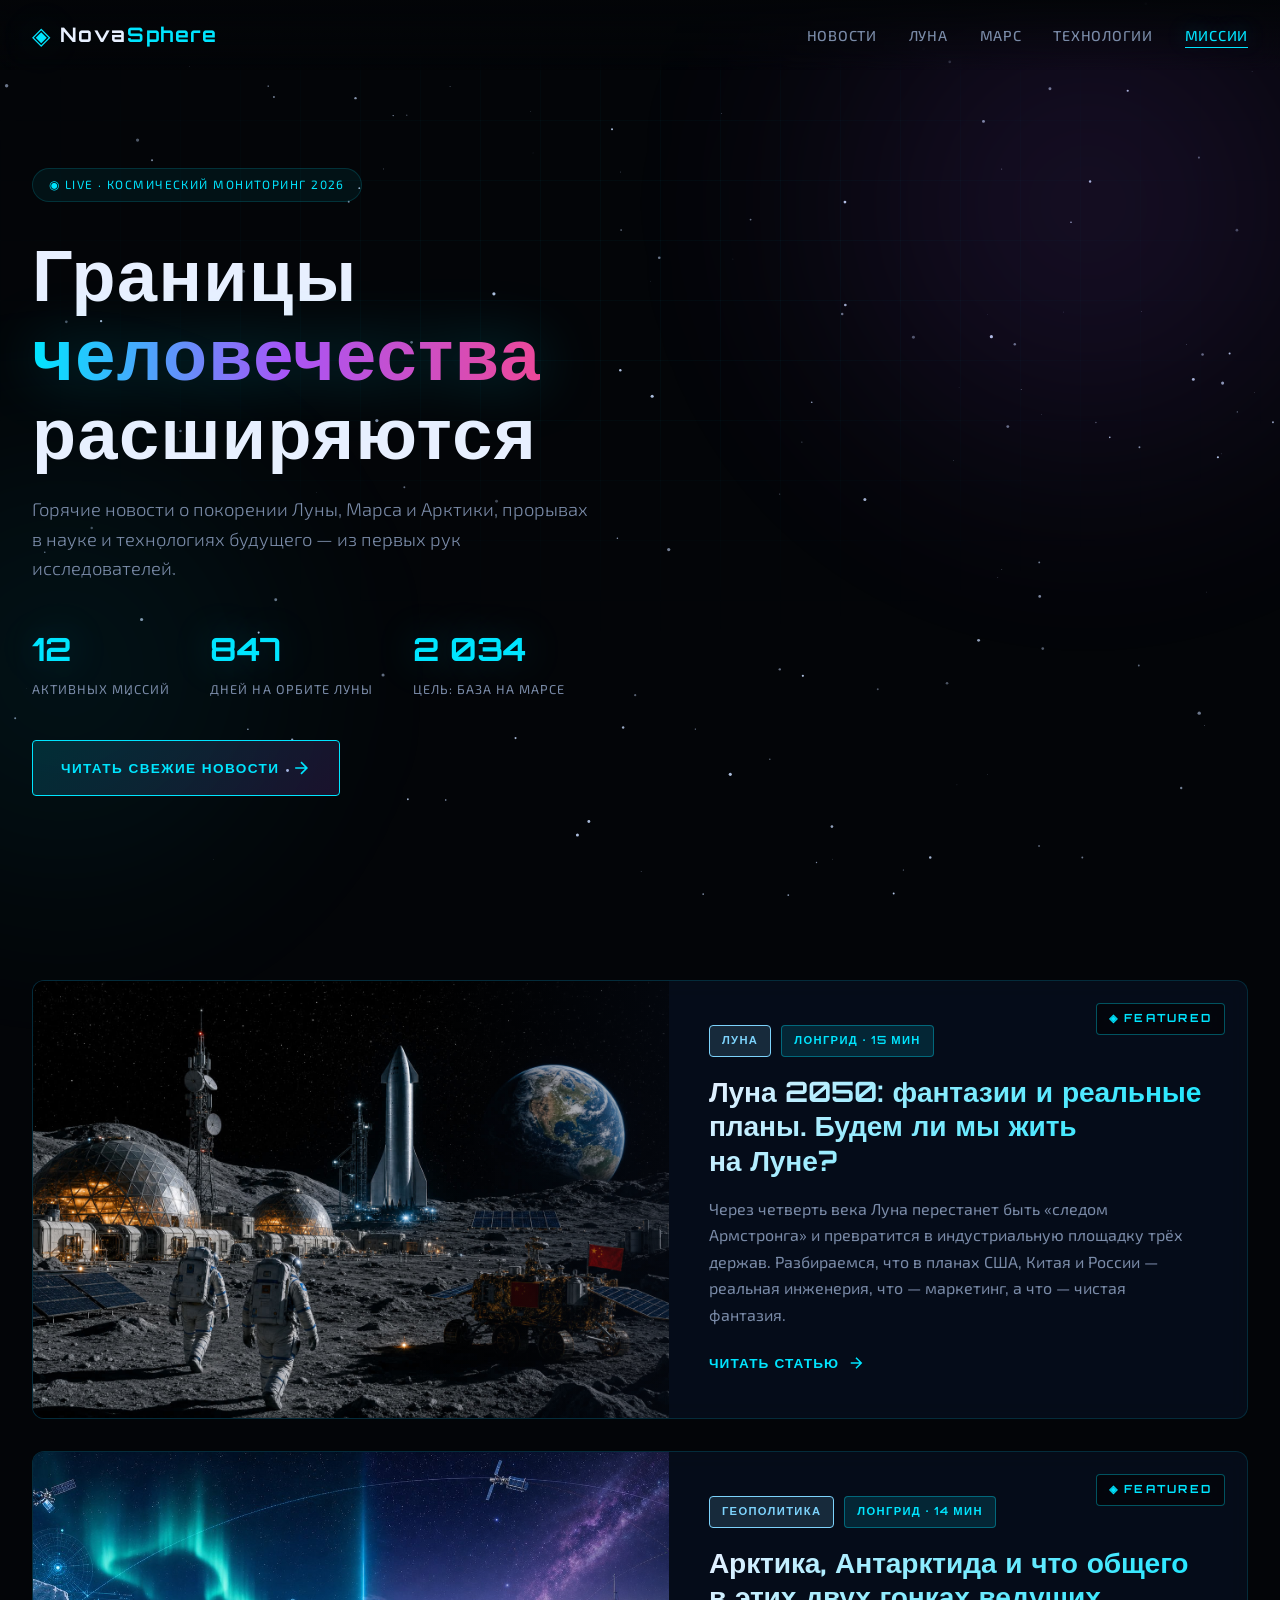
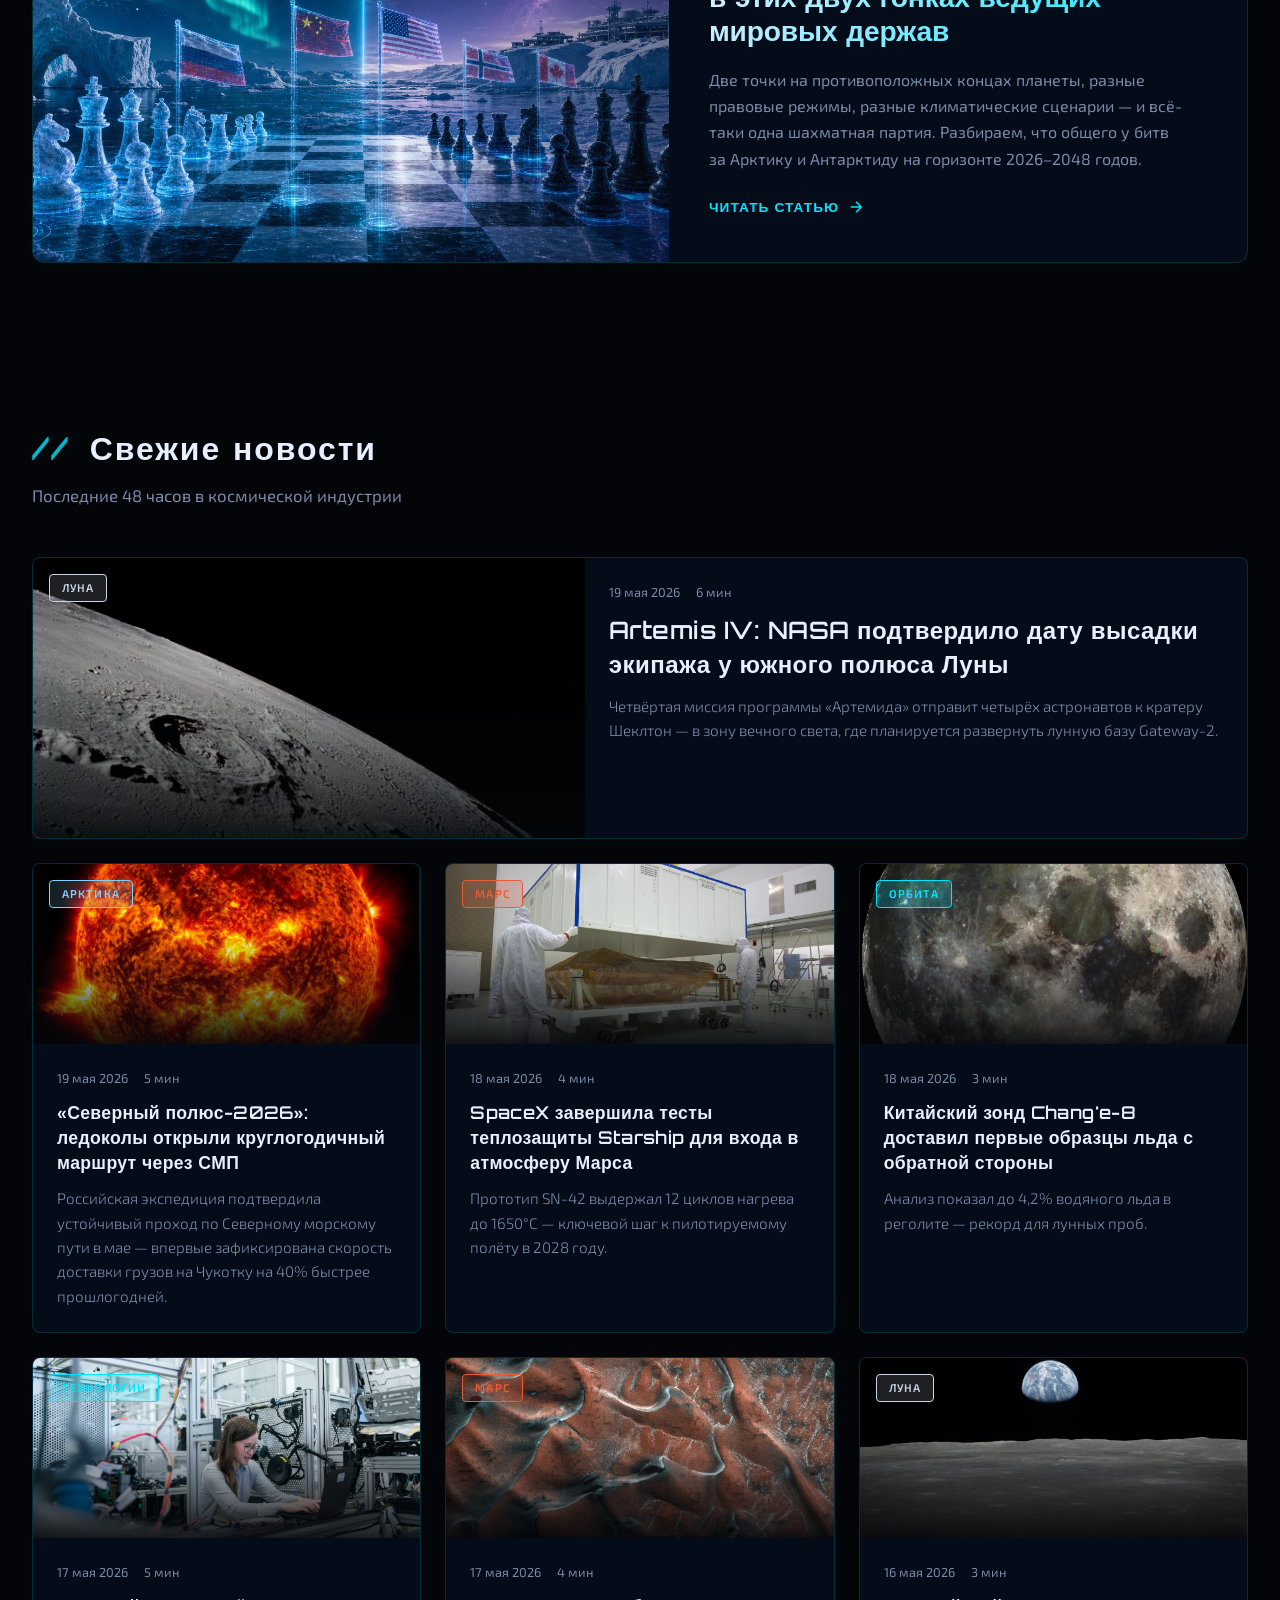
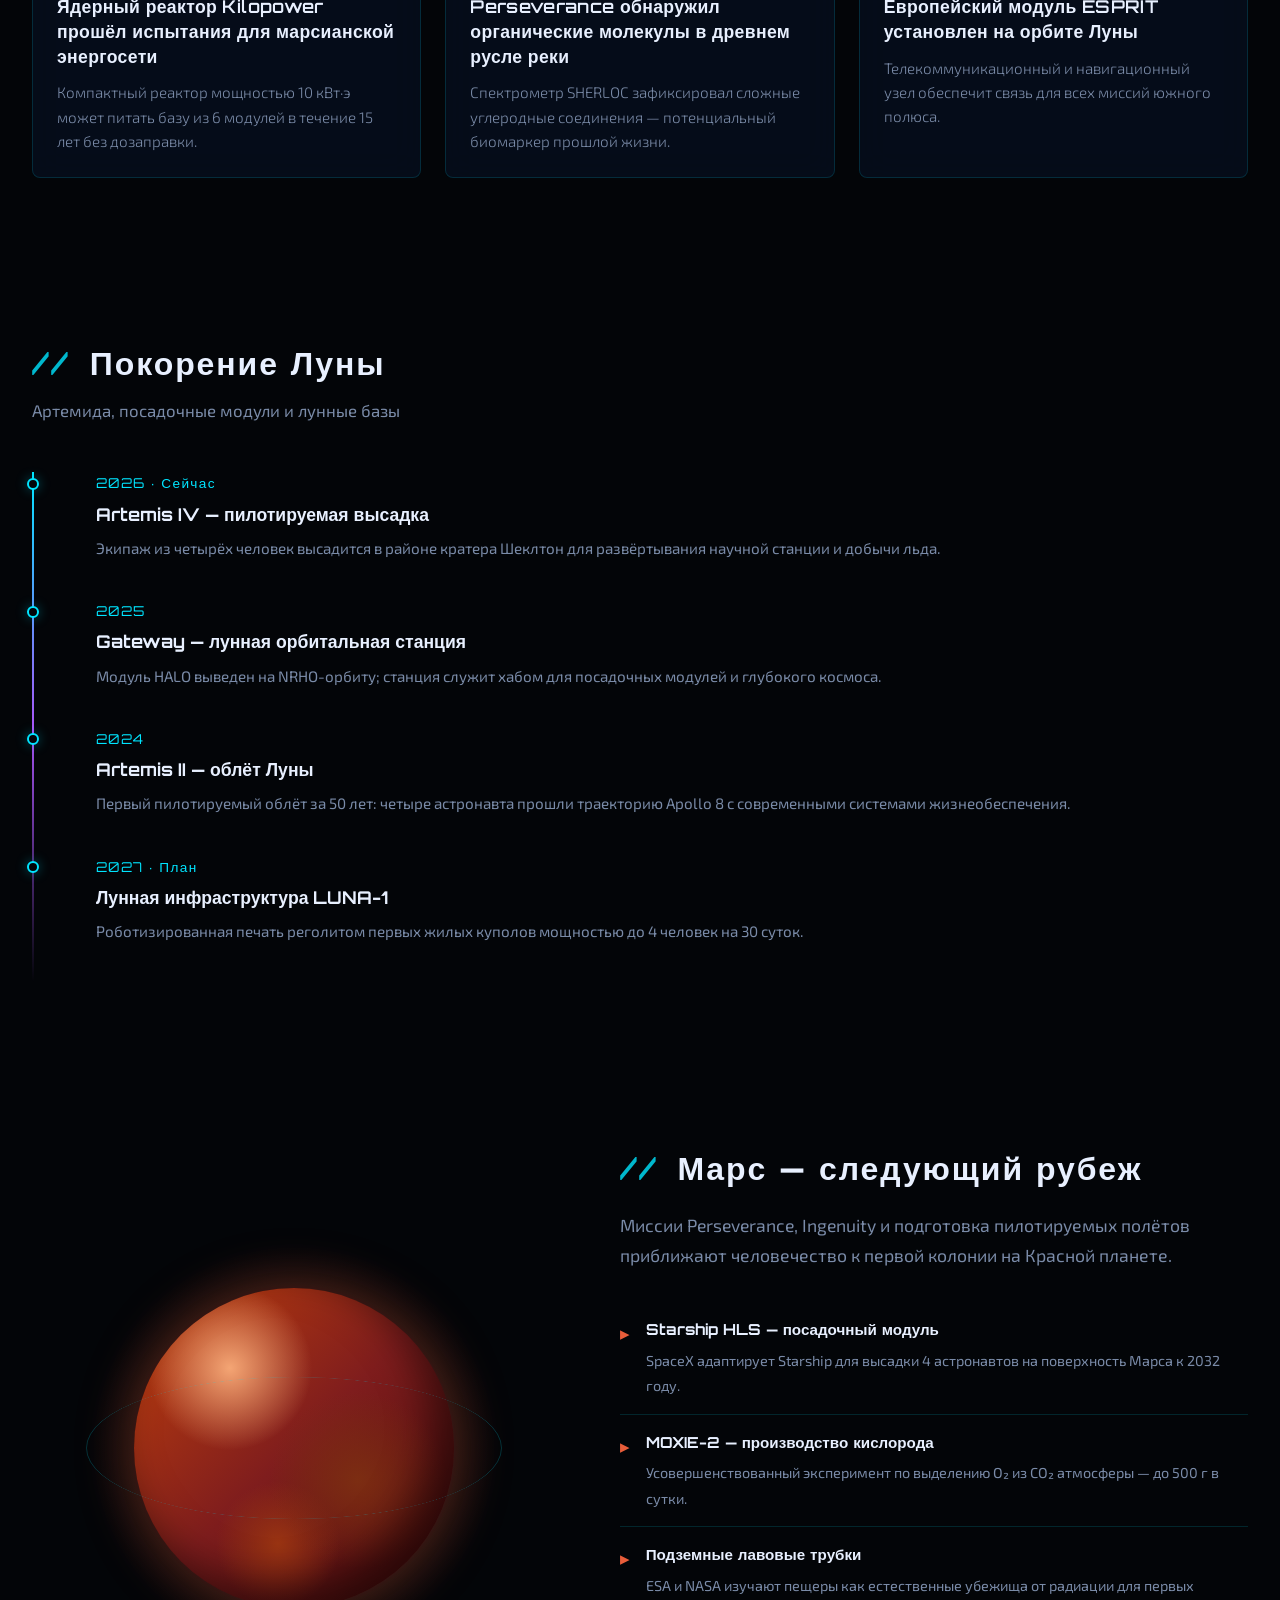
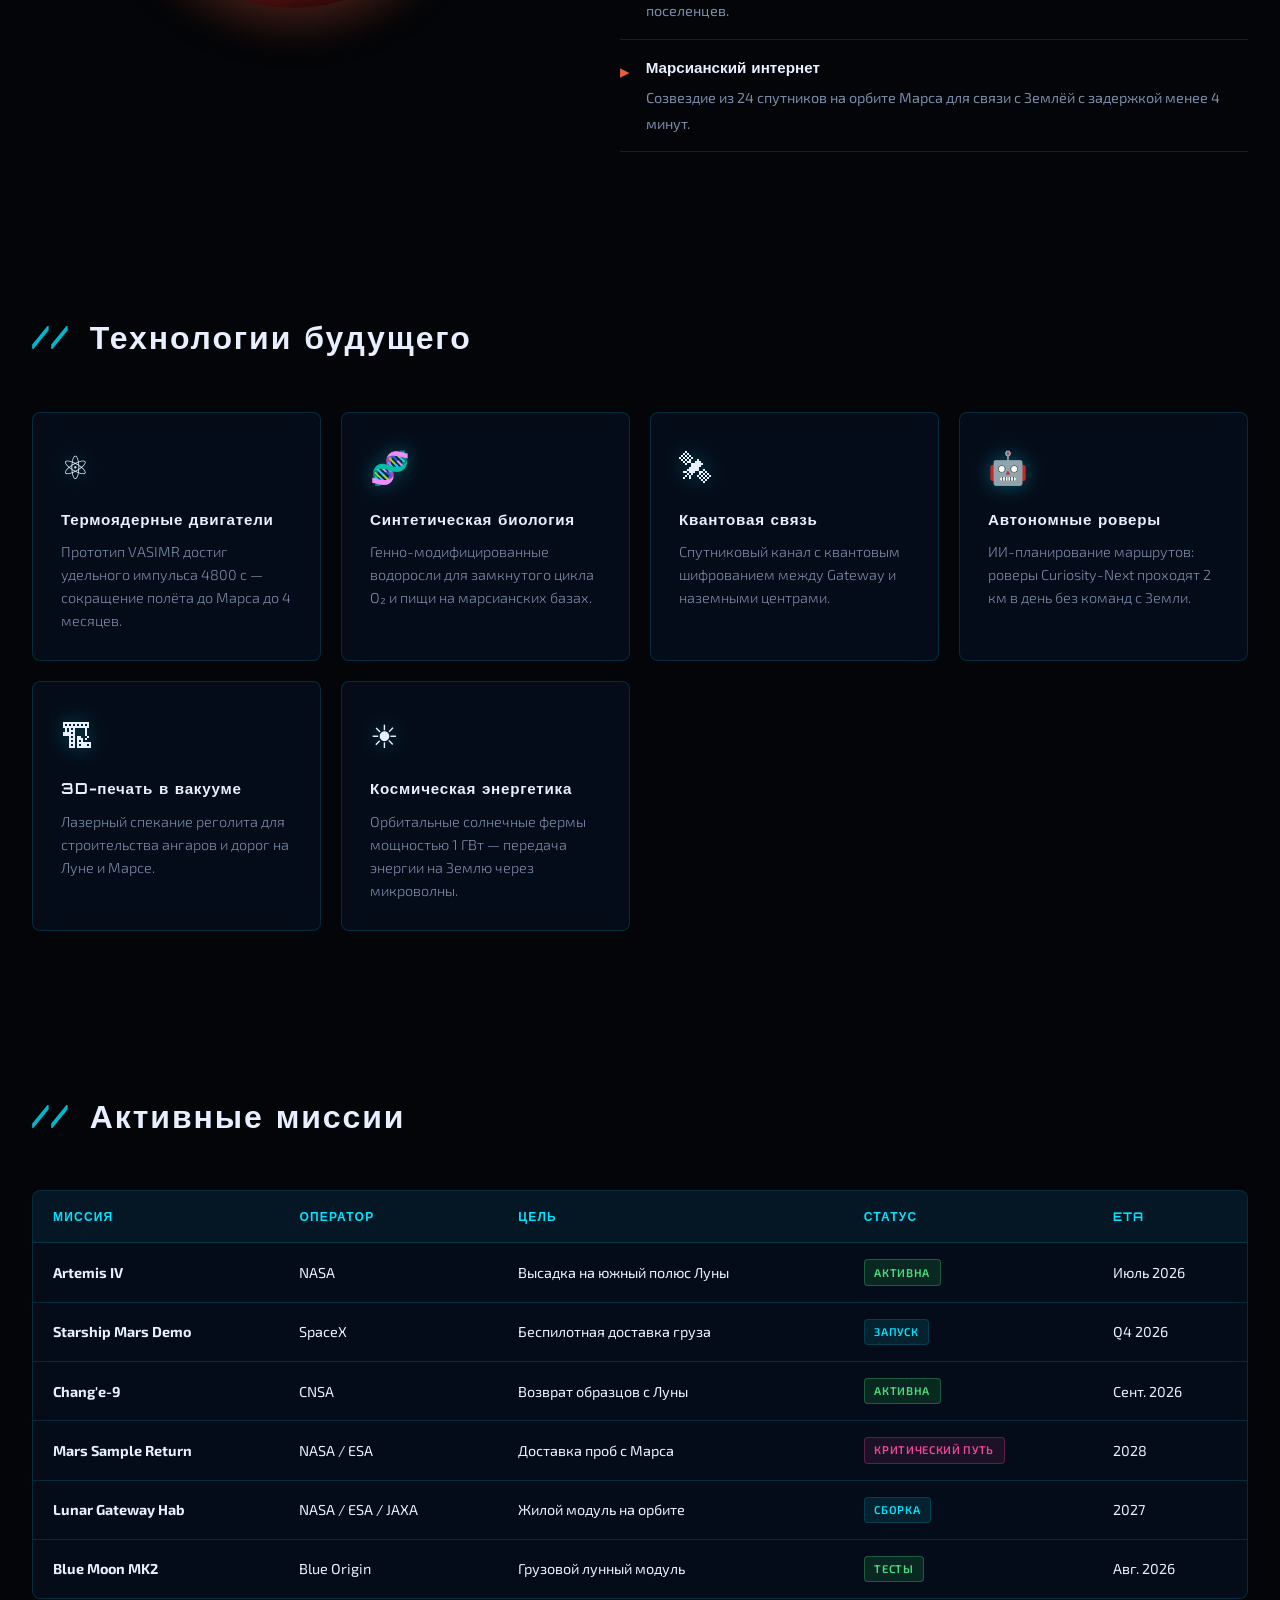
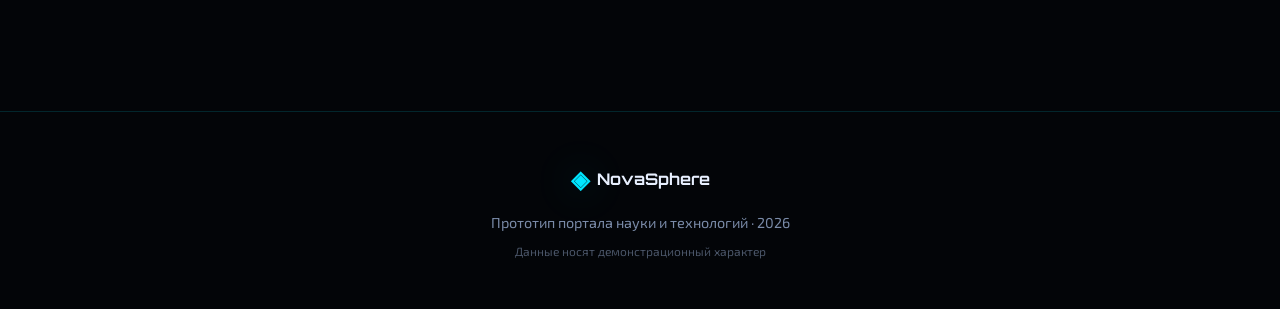
==== commit 7084bb47: "Add 'Луна 2050' article and feature on homepage - New article-moon-2050.html: longread about Moon co" ====
--- a/index.html
+++ b/index.html
@@ -105,7 +105,29 @@
 
     <!-- ══ АНОНС ГЛАВНОЙ СТАТЬИ ══ -->
     <section class="section featured-article-section">
-      <a href="article-arctic-antarctica.html" class="featured-article">
+      <a href="article-moon-2050.html" class="featured-article">
+        <div class="featured-article-img" style="background-image: url('images/article-moon-cover.jpg');"></div>
+        <div class="featured-article-body">
+          <div class="featured-article-meta">
+            <span class="fa-chip arctic">Луна</span>
+            <span class="fa-chip">Лонгрид · 15 мин</span>
+          </div>
+          <h2 class="featured-article-title">
+            Луна&nbsp;2050: фантазии и&nbsp;реальные планы. Будем&nbsp;ли мы&nbsp;жить на&nbsp;Луне?
+          </h2>
+          <p class="featured-article-excerpt">
+            Через четверть века Луна перестанет быть «следом Армстронга» и&nbsp;превратится в&nbsp;индустриальную площадку трёх держав. Разбираемся, что в&nbsp;планах США, Китая и&nbsp;России&nbsp;— реальная инженерия, что&nbsp;— маркетинг, а&nbsp;что&nbsp;— чистая фантазия.
+          </p>
+          <span class="featured-article-cta">
+            Читать статью
+            <svg width="18" height="18" viewBox="0 0 24 24" fill="none" stroke="currentColor" stroke-width="2">
+              <path d="M5 12h14M12 5l7 7-7 7"/>
+            </svg>
+          </span>
+        </div>
+      </a>
+
+      <a href="article-arctic-antarctica.html" class="featured-article" style="margin-top: 32px;">
         <div class="featured-article-img" style="background-image: url('images/article-cover.jpg');"></div>
         <div class="featured-article-body">
           <div class="featured-article-meta">
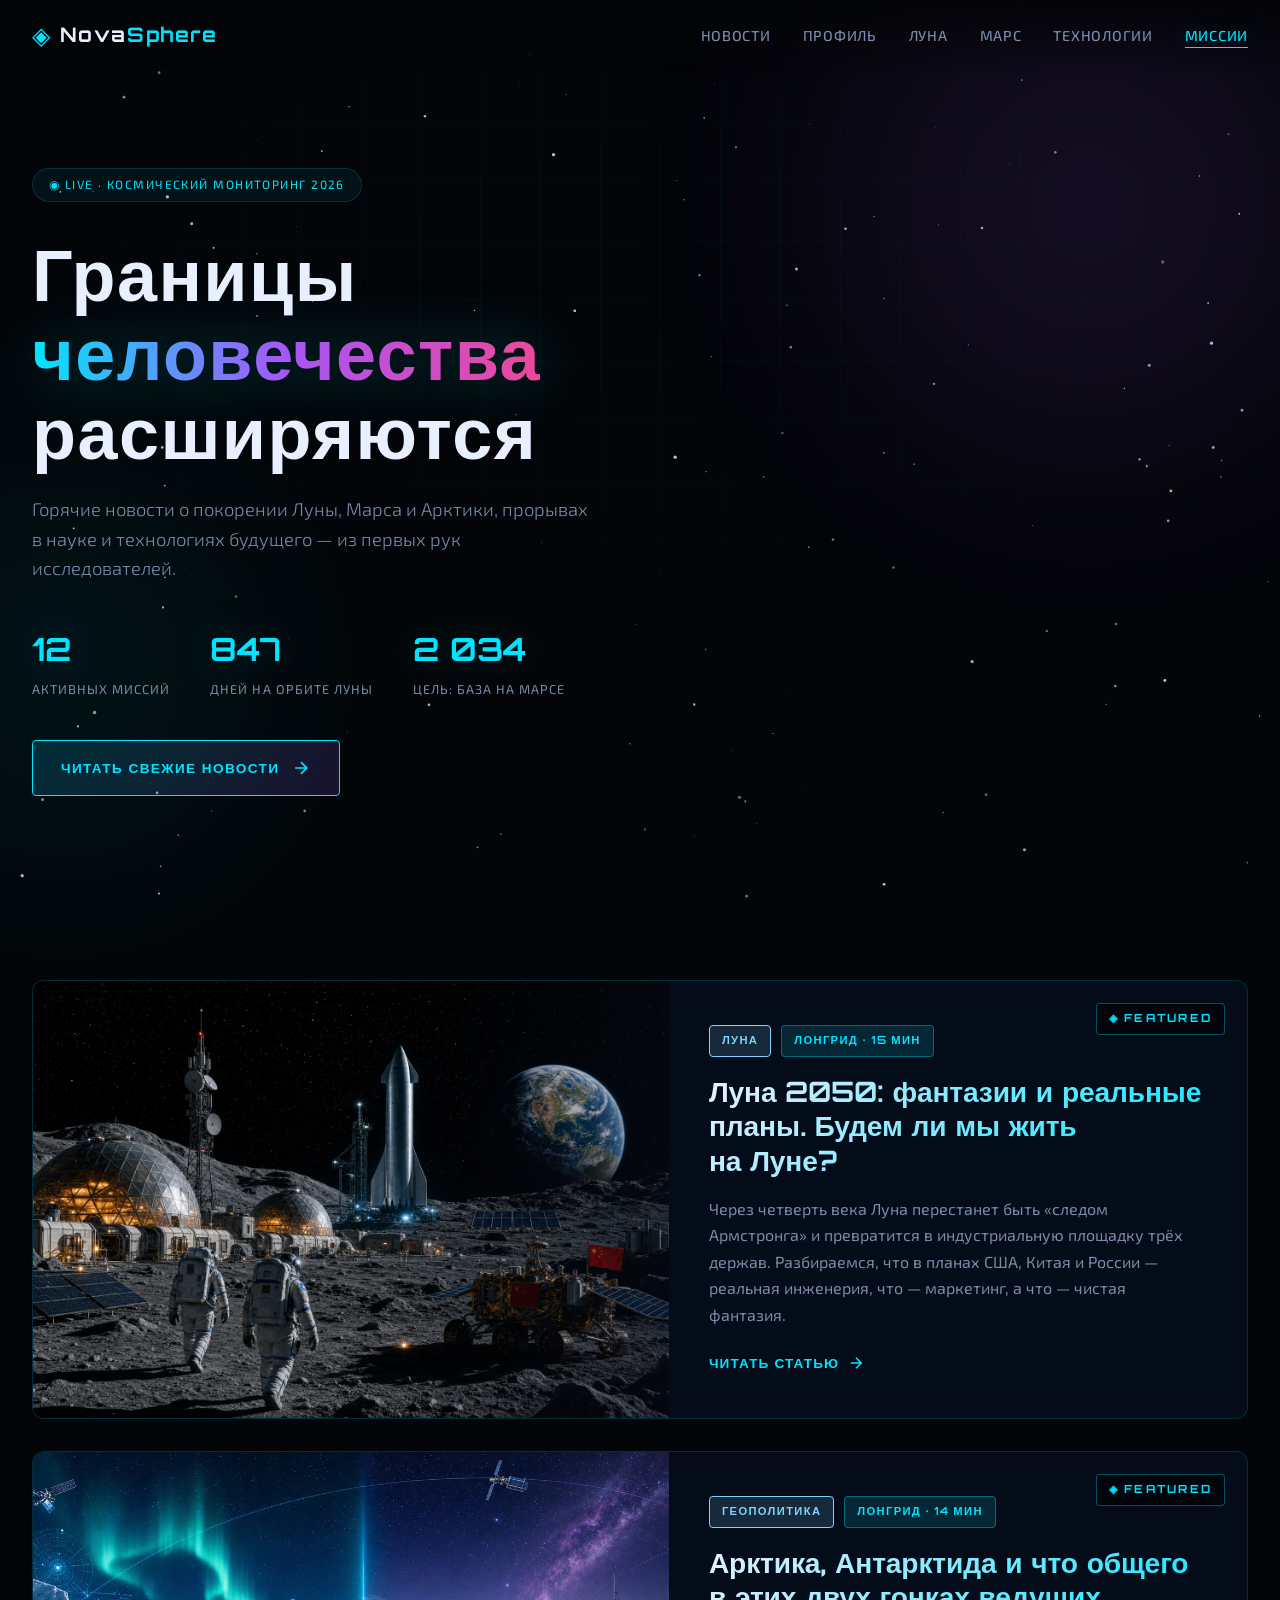
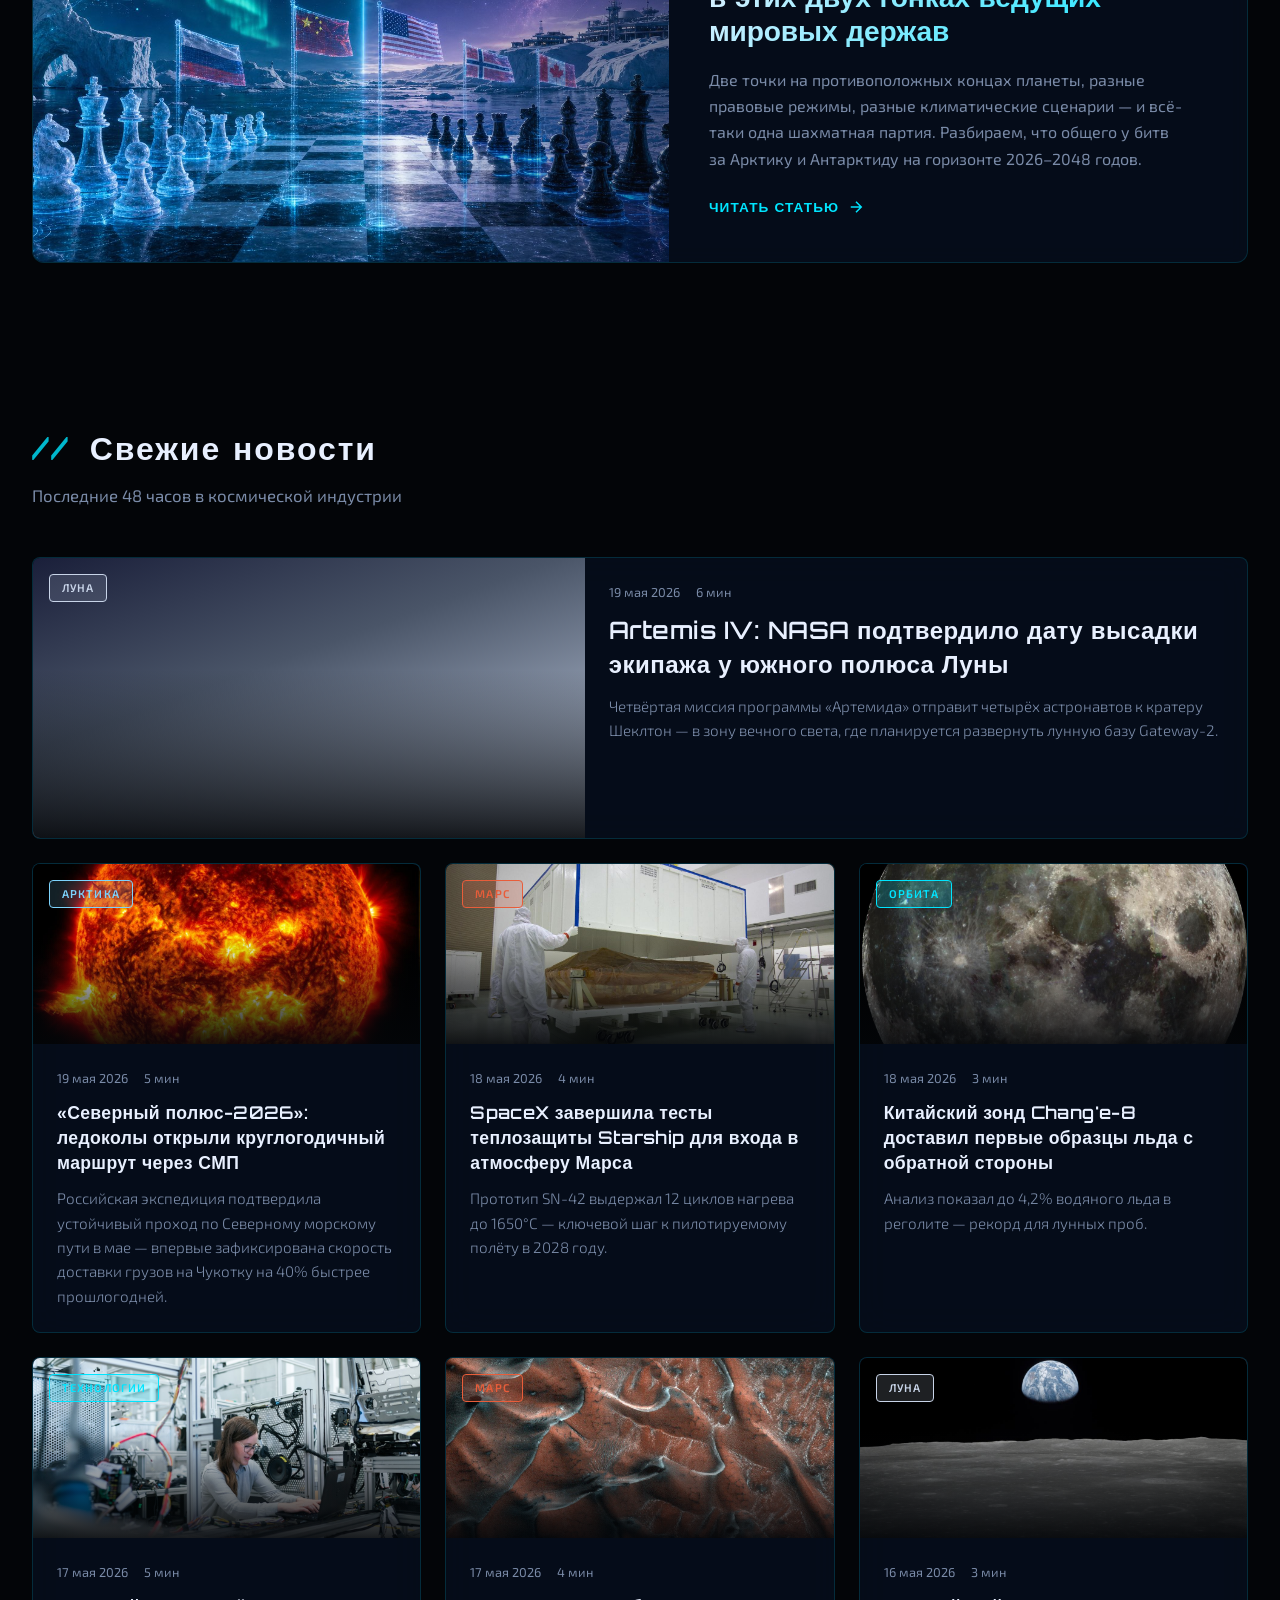
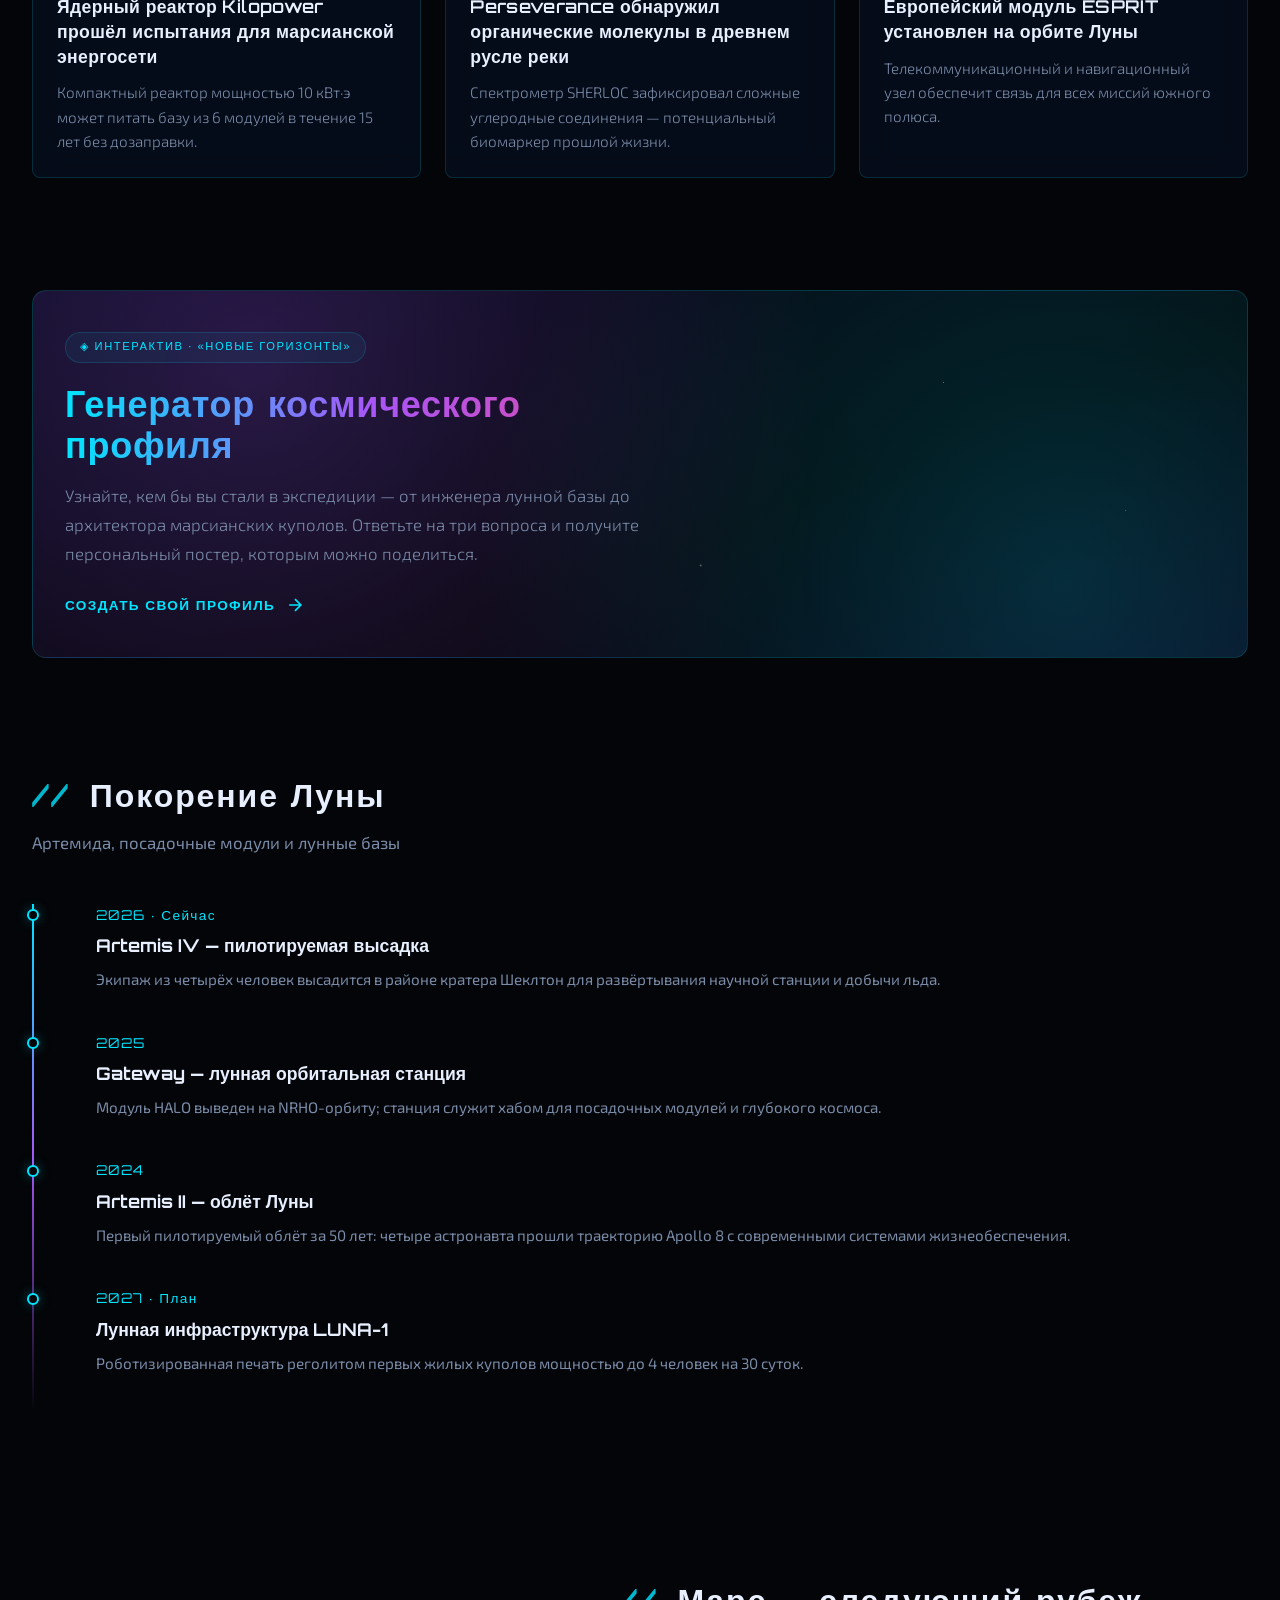
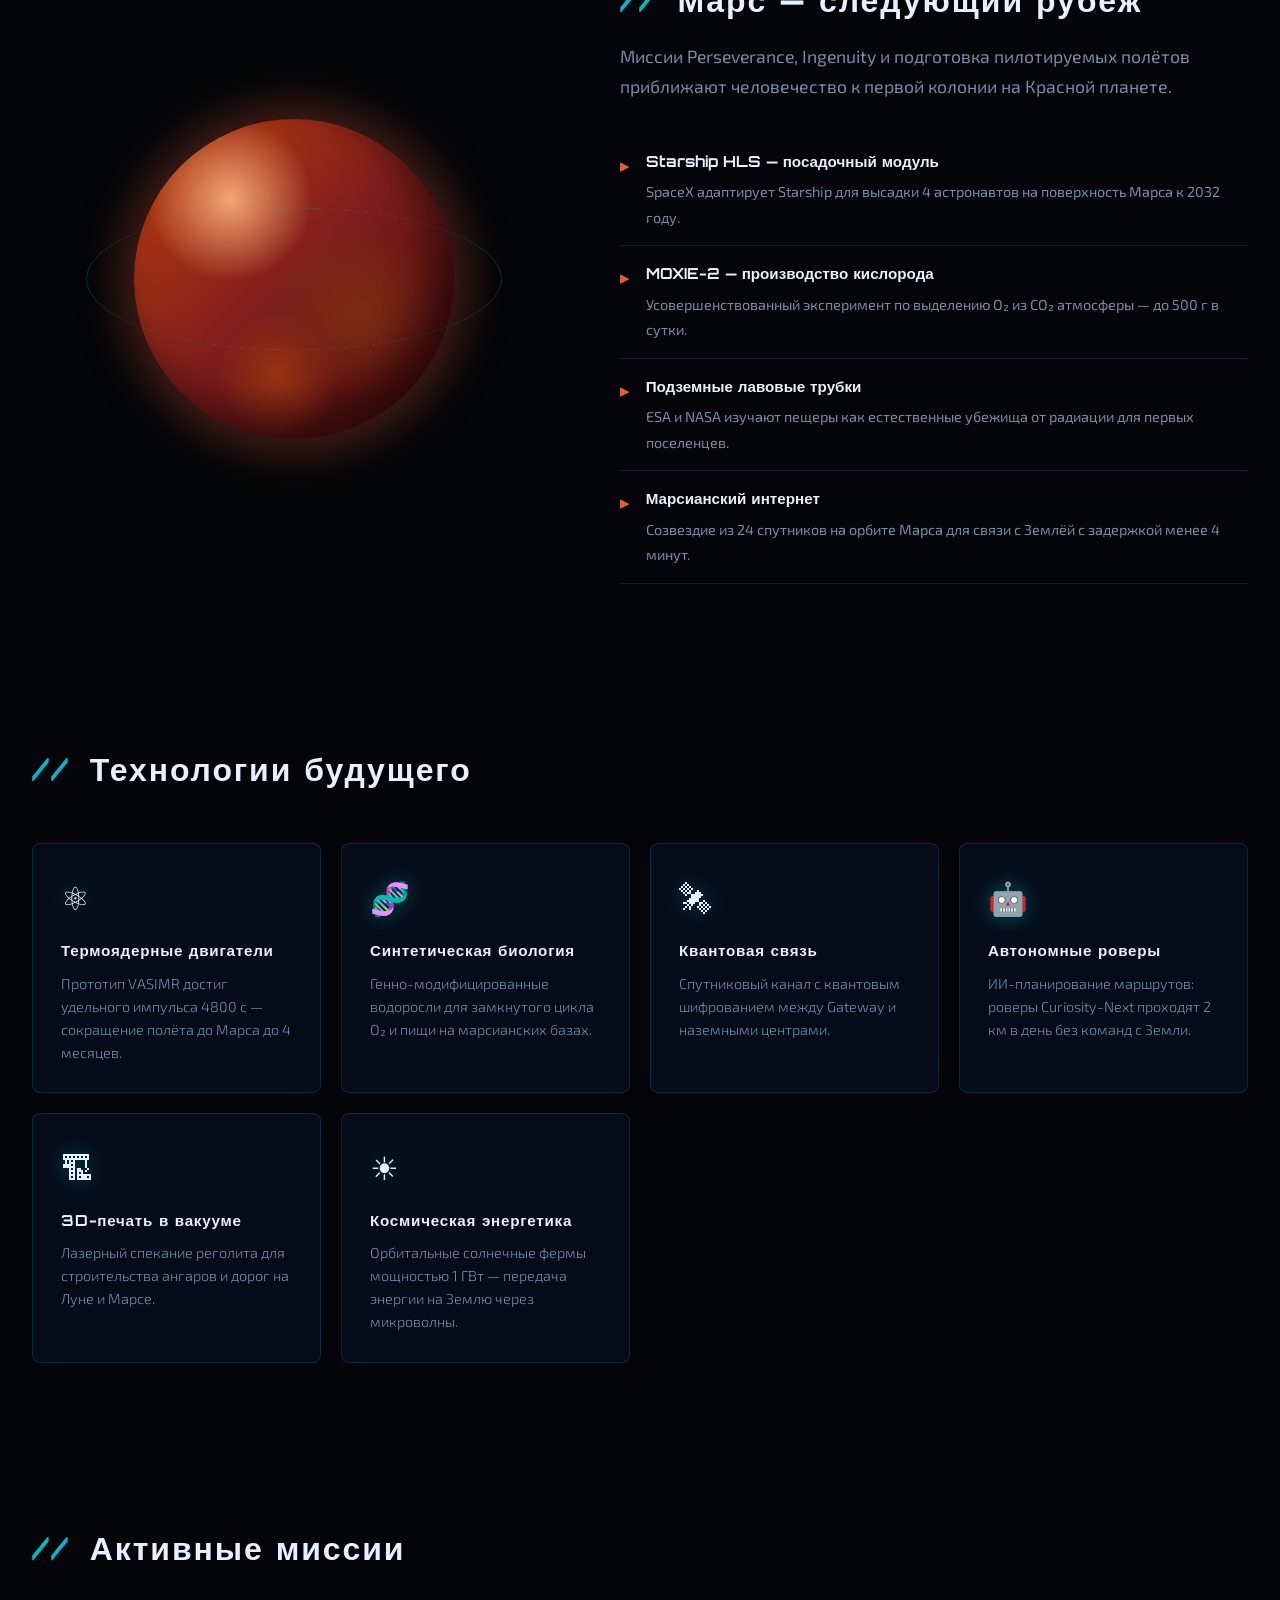
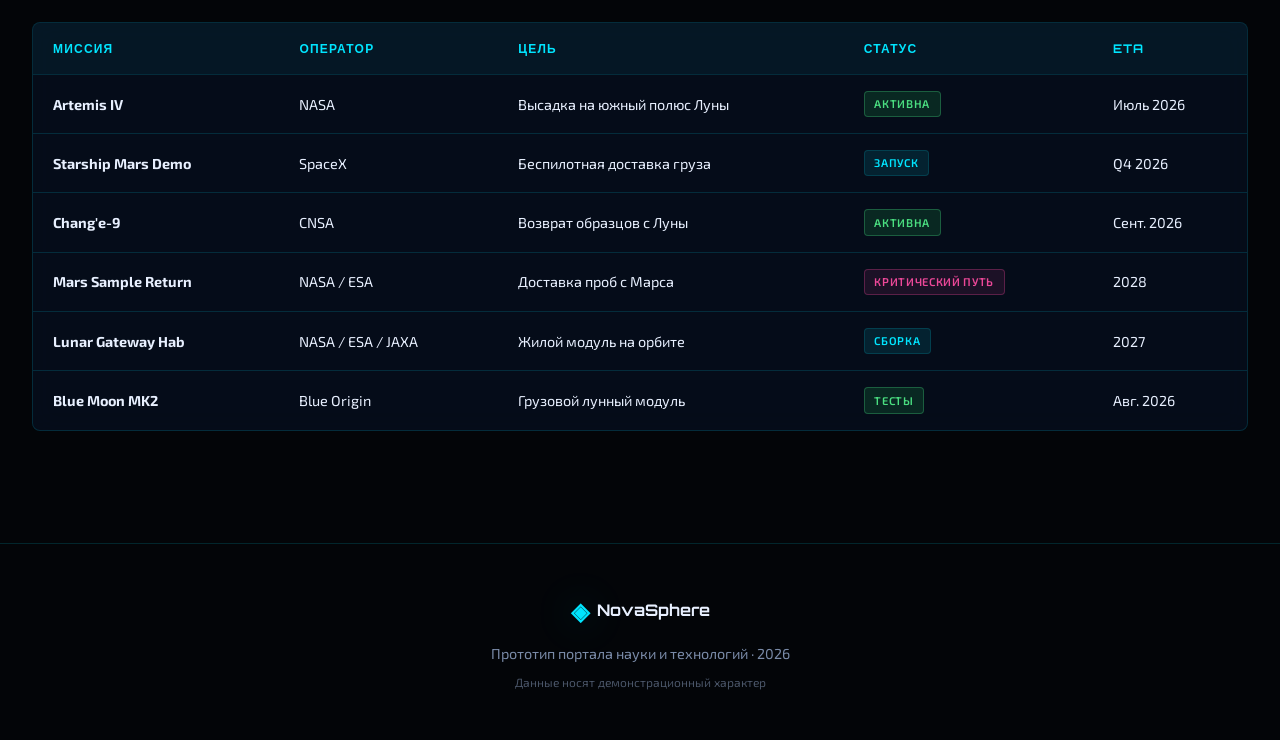
==== commit 0b2aa18f: "Merge remote-tracking branch 'origin/main' into feature/cosmic-profile-generator # Conflicts: #	styl" ====
--- a/index.html
+++ b/index.html
@@ -58,6 +58,7 @@
       </a>
       <ul class="nav-links">
         <li><a href="#news" class="active">Новости</a></li>
+        <li><a href="#profile">Профиль</a></li>
         <li><a href="#moon">Луна</a></li>
         <li><a href="#mars">Марс</a></li>
         <li><a href="#tech">Технологии</a></li>
@@ -160,6 +161,29 @@
       <div class="news-grid" id="news-grid"></div>
     </section>
 
+    <section id="profile" class="section profile-cta-section" aria-labelledby="profile-cta-title">
+      <a href="cosmic-profile.html" class="profile-cta" aria-describedby="profile-cta-desc">
+        <div class="profile-cta-glow" aria-hidden="true"></div>
+        <div class="profile-cta-body">
+          <span class="profile-cta-badge">◈ Интерактив · «Новые горизонты»</span>
+          <h2 class="profile-cta-title" id="profile-cta-title">
+            Генератор космического профиля
+          </h2>
+          <p class="profile-cta-desc" id="profile-cta-desc">
+            Узнайте, кем бы вы стали в экспедиции — от инженера лунной базы до архитектора
+            марсианских куполов. Ответьте на три вопроса и получите персональный постер,
+            которым можно поделиться.
+          </p>
+          <span class="profile-cta-link">
+            Создать свой профиль
+            <svg width="20" height="20" viewBox="0 0 24 24" fill="none" stroke="currentColor" stroke-width="2" aria-hidden="true">
+              <path d="M5 12h14M12 5l7 7-7 7"/>
+            </svg>
+          </span>
+        </div>
+      </a>
+    </section>
+
     <section id="moon" class="section moon-section">
       <div class="section-header">
         <h2 class="section-title">
--- a/styles.css
+++ b/styles.css
@@ -977,3 +977,109 @@
   border-color: #7dd3fc;
   color: #7dd3fc;
 }
+
+/* Cosmic profile generator — homepage CTA banner */
+.profile-cta-section {
+  padding-top: 2rem;
+  padding-bottom: 2rem;
+}
+
+.profile-cta {
+  position: relative;
+  display: block;
+  overflow: hidden;
+  border: 1px solid var(--border);
+  border-radius: 14px;
+  background:
+    radial-gradient(circle at 18% 20%, rgba(168, 85, 247, 0.22) 0%, transparent 55%),
+    radial-gradient(circle at 85% 80%, rgba(0, 229, 255, 0.18) 0%, transparent 55%),
+    linear-gradient(160deg, #06091a 0%, #030508 60%, #0a0418 100%);
+  text-decoration: none;
+  color: var(--text);
+  transition: transform 0.3s, box-shadow 0.3s, border-color 0.3s;
+}
+
+.profile-cta:hover,
+.profile-cta:focus-visible {
+  transform: translateY(-3px);
+  border-color: var(--cyan);
+  box-shadow: 0 18px 60px rgba(0, 0, 0, 0.5), 0 0 50px rgba(0, 229, 255, 0.18);
+  outline: none;
+}
+
+.profile-cta-glow {
+  position: absolute;
+  inset: 0;
+  background-image:
+    radial-gradient(1px 1px at 20% 30%, rgba(255, 255, 255, 0.6), transparent),
+    radial-gradient(1px 1px at 75% 25%, rgba(255, 255, 255, 0.5), transparent),
+    radial-gradient(1.5px 1.5px at 55% 75%, rgba(255, 255, 255, 0.55), transparent),
+    radial-gradient(1px 1px at 90% 60%, rgba(255, 255, 255, 0.4), transparent);
+  opacity: 0.7;
+  pointer-events: none;
+}
+
+.profile-cta-body {
+  position: relative;
+  z-index: 1;
+  padding: 2.5rem 2rem;
+  max-width: 680px;
+}
+
+.profile-cta-badge {
+  display: inline-flex;
+  align-items: center;
+  gap: 0.5rem;
+  padding: 0.35rem 0.9rem;
+  border: 1px solid var(--border);
+  border-radius: 999px;
+  font-family: var(--font-display);
+  font-size: 0.7rem;
+  letter-spacing: 0.14em;
+  text-transform: uppercase;
+  color: var(--cyan);
+  background: rgba(0, 229, 255, 0.06);
+  margin-bottom: 1.25rem;
+}
+
+.profile-cta-title {
+  font-family: var(--font-display);
+  font-size: clamp(1.5rem, 3.5vw, 2.25rem);
+  font-weight: 900;
+  line-height: 1.15;
+  letter-spacing: 0.02em;
+  margin-bottom: 1rem;
+  background: linear-gradient(90deg, var(--cyan), var(--violet), var(--magenta));
+  -webkit-background-clip: text;
+  background-clip: text;
+  -webkit-text-fill-color: transparent;
+}
+
+.profile-cta-desc {
+  color: var(--text-muted);
+  font-size: 1.05rem;
+  font-weight: 300;
+  line-height: 1.7;
+  margin-bottom: 1.5rem;
+}
+
+.profile-cta-link {
+  display: inline-flex;
+  align-items: center;
+  gap: 0.6rem;
+  font-family: var(--font-display);
+  font-size: 0.85rem;
+  font-weight: 600;
+  letter-spacing: 0.1em;
+  text-transform: uppercase;
+  color: var(--cyan);
+}
+
+.profile-cta:hover .profile-cta-link svg,
+.profile-cta:focus-visible .profile-cta-link svg {
+  transform: translateX(4px);
+}
+
+.profile-cta-link svg {
+  transition: transform 0.2s;
+}
